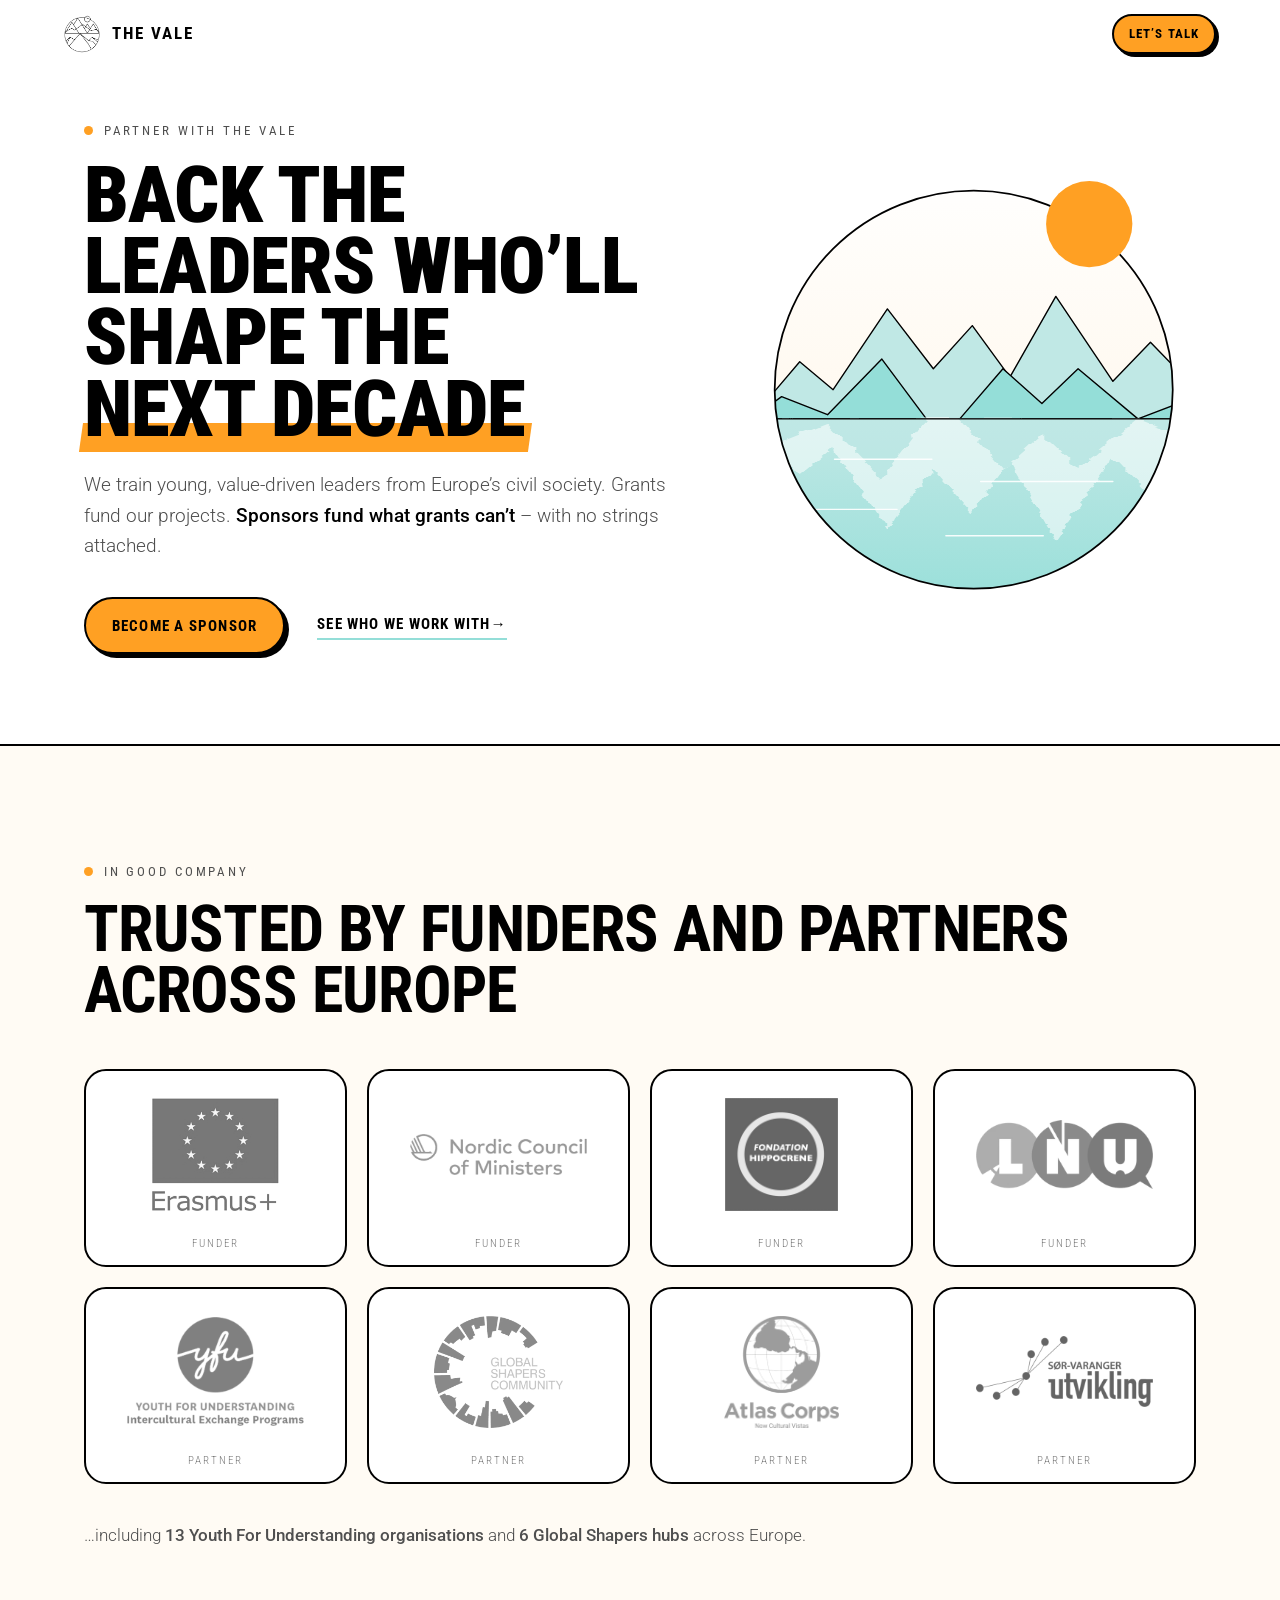
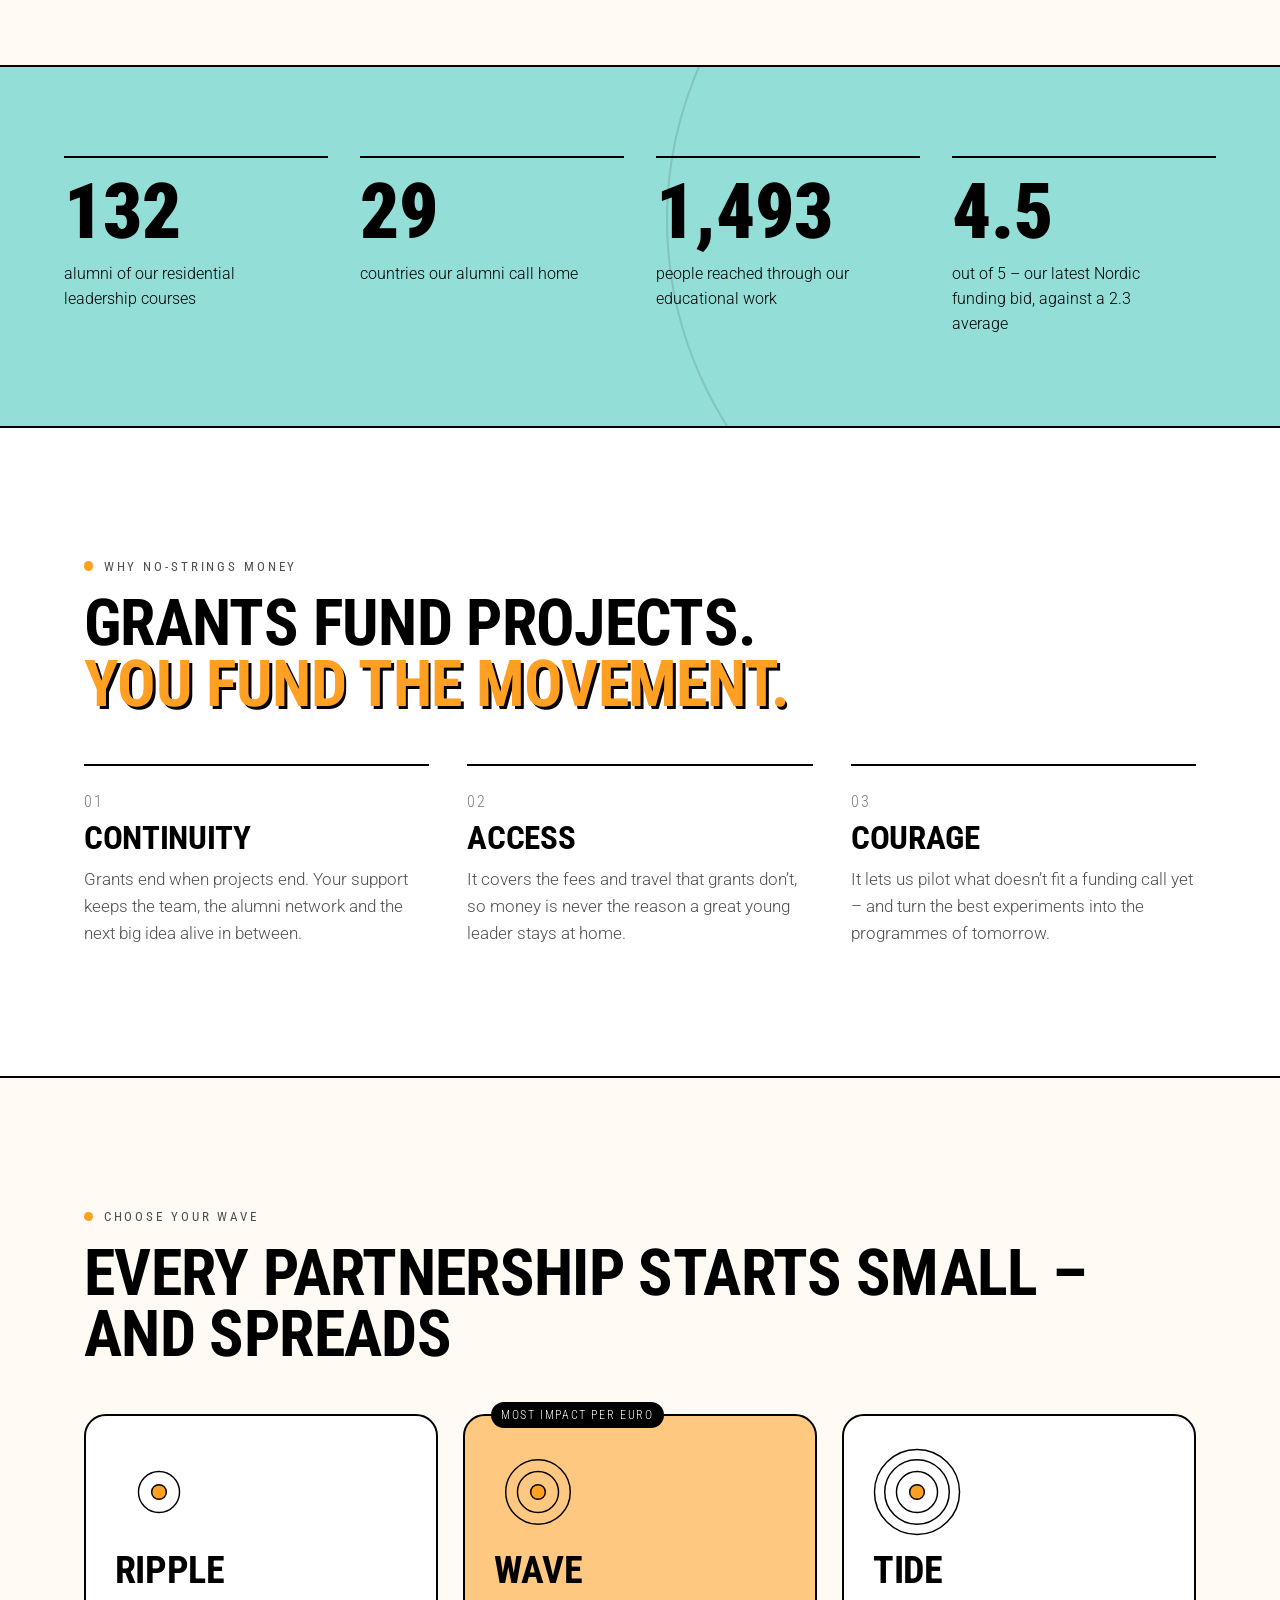
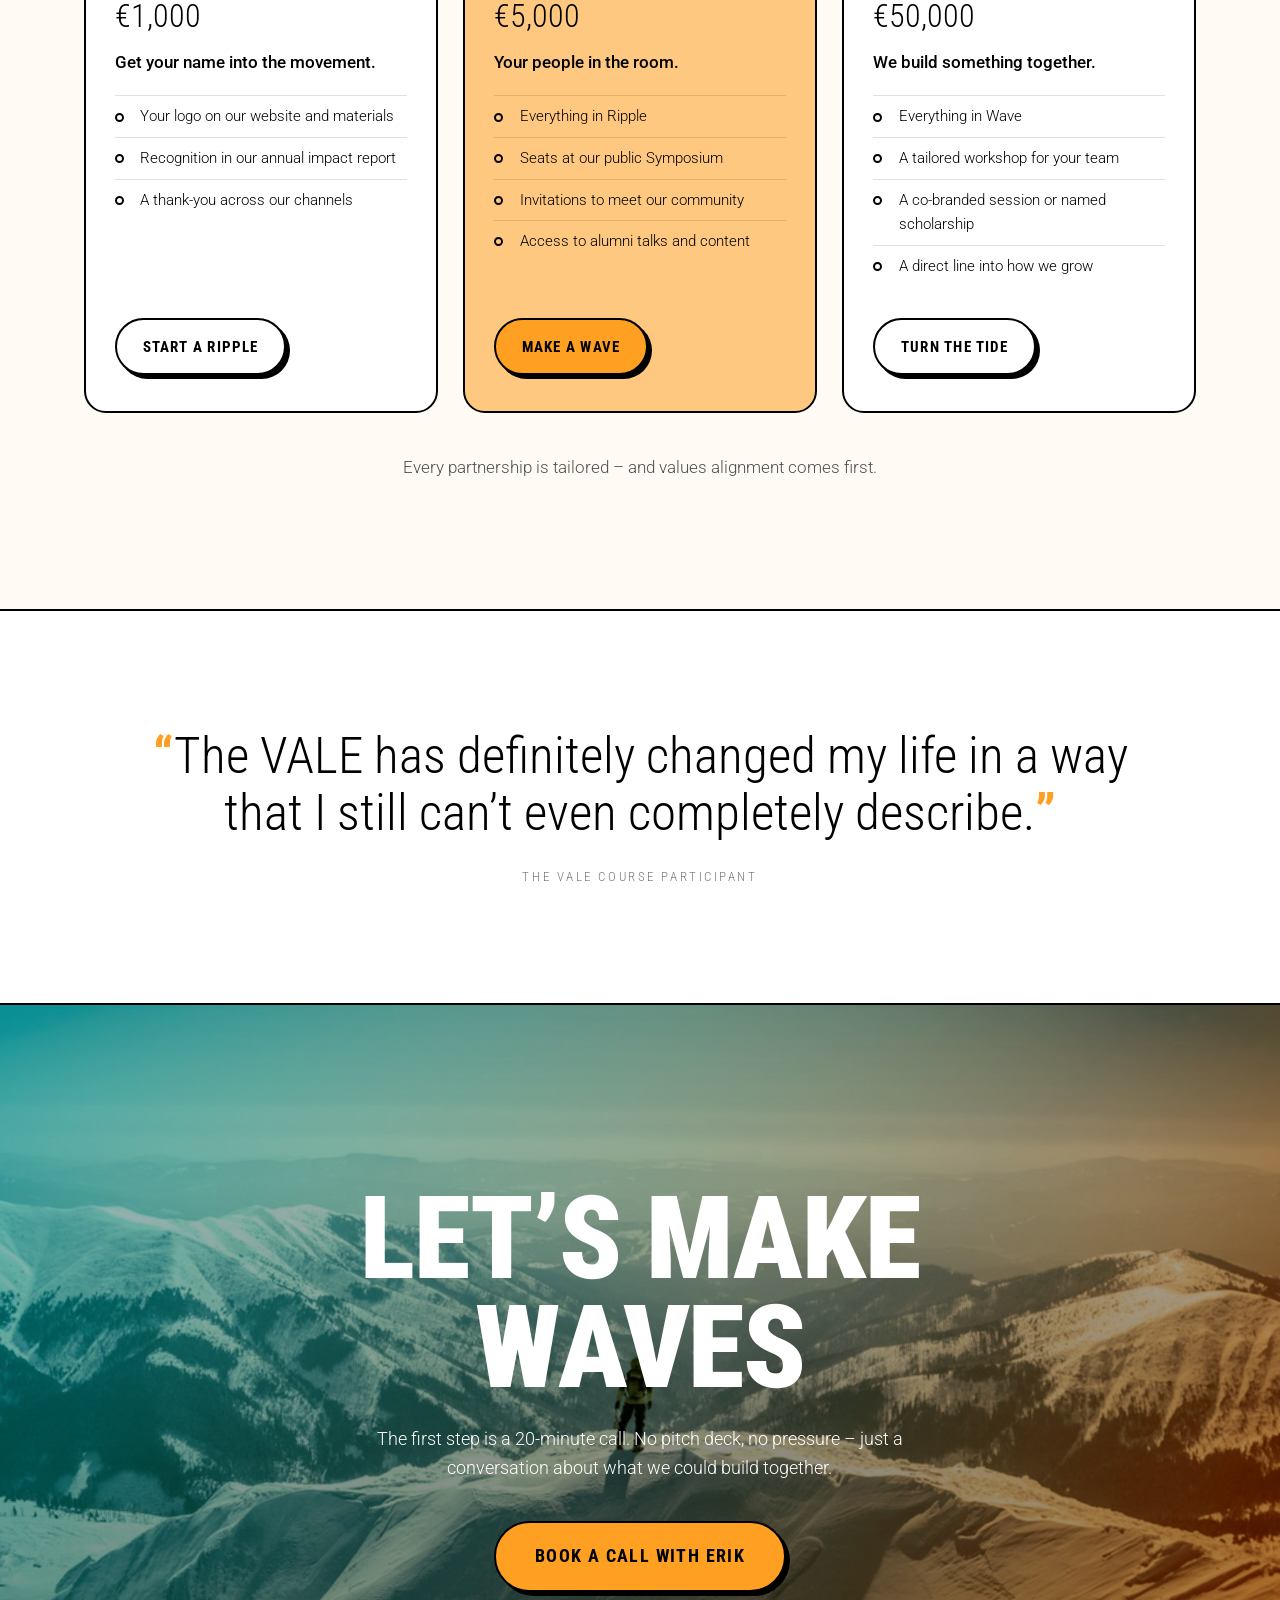
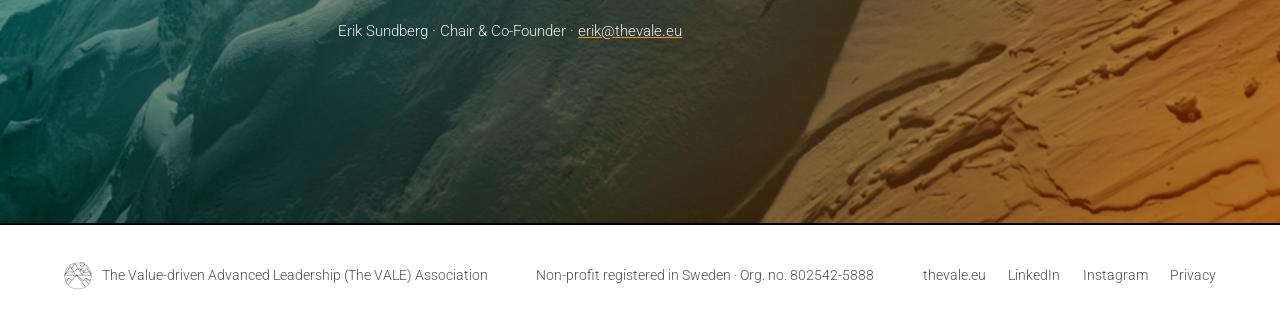
==== index.html @ b457d689 "Add first version of the sponsor partner page Single static page aimed at sponsors giving unrestrict" ====
<!doctype html>
<html lang="en-GB">
<head>
  <meta charset="utf-8">
  <meta name="viewport" content="width=device-width, initial-scale=1">
  <title>Partner with The VALE</title>
  <meta name="description" content="Back the value-driven leaders who will shape the next decade. Sponsor The VALE with unrestricted support.">
  <meta property="og:title" content="Partner with The VALE">
  <meta property="og:description" content="Grants fund our projects. Sponsors fund the movement. Back value-driven youth leadership in Europe.">
  <meta property="og:image" content="assets/mountains.jpg">
  <link rel="icon" href="assets/vale-mark.png">
  <link rel="preload" href="assets/fonts/roboto-condensed-latin.woff2" as="font" type="font/woff2" crossorigin>
  <link rel="stylesheet" href="assets/fonts.css">
  <link rel="stylesheet" href="styles.css">
</head>
<body>

  <header class="nav">
    <a class="brand" href="https://www.thevale.eu" aria-label="The VALE home">
      <img src="assets/vale-mark.png" alt="" width="36" height="38">
      <span>The VALE</span>
    </a>
    <a class="btn btn--small" href="#talk">Let’s talk</a>
  </header>

  <main>

    <!-- ============ HERO ============ -->
    <section class="hero">
      <div class="hero__copy">
        <p class="eyebrow reveal">Partner with The VALE</p>
        <h1 class="reveal">
          Back the leaders who’ll shape the
          <span class="mark">next decade</span>
        </h1>
        <p class="lede reveal">
          We train young, value-driven leaders from Europe’s civil society.
          Grants fund our projects. <strong>Sponsors fund what grants can’t</strong> –
          with no strings attached.
        </p>
        <div class="hero__actions reveal">
          <a class="btn" href="#tiers">Become a sponsor</a>
          <a class="link-arrow" href="#company">See who we work with</a>
        </div>
      </div>

      <div class="hero__art" aria-hidden="true">
        <svg viewBox="0 0 640 640" class="vale-scene">
          <defs>
            <clipPath id="disc"><circle cx="320" cy="330" r="286"/></clipPath>
            <linearGradient id="sky" x1="0" y1="0" x2="0" y2="1">
              <stop offset="0" stop-color="#FFFFFF"/>
              <stop offset="1" stop-color="#FFF4E3"/>
            </linearGradient>
            <linearGradient id="water" x1="0" y1="0" x2="0" y2="1">
              <stop offset="0" stop-color="#C0E8E5"/>
              <stop offset="1" stop-color="#94DED8"/>
            </linearGradient>
            <filter id="shimmer" x="-10%" y="-10%" width="120%" height="120%">
              <feTurbulence type="fractalNoise" baseFrequency="0.012 0.09" numOctaves="2" seed="4" result="noise">
                <animate class="anim" attributeName="baseFrequency" dur="9s" values="0.012 0.09;0.016 0.11;0.012 0.09" repeatCount="indefinite"/>
              </feTurbulence>
              <feDisplacementMap in="SourceGraphic" in2="noise" scale="14" xChannelSelector="R" yChannelSelector="G"/>
            </filter>
          </defs>

          <g clip-path="url(#disc)">
            <rect width="640" height="640" fill="url(#sky)"/>
            <!-- back range -->
            <polygon class="ridge ridge--back" points="0,372 70,290 118,330 196,214 262,300 318,238 372,312 438,196 520,318 574,262 640,330 640,372"/>
            <!-- front range -->
            <polygon class="ridge ridge--front" points="0,372 44,340 110,366 188,286 252,372 300,372 362,300 418,350 470,300 556,372 640,340 640,372"/>
            <!-- water -->
            <rect y="372" width="640" height="300" fill="url(#water)"/>
            <!-- reflection -->
            <g filter="url(#shimmer)" opacity=".55">
              <g transform="translate(0 744) scale(1 -1)">
                <polygon fill="#FFFFFF" points="0,372 70,290 118,330 196,214 262,300 318,238 372,312 438,196 520,318 574,262 640,330 640,372"/>
                <polygon fill="#C0E8E5" points="0,372 44,340 110,366 188,286 252,372 300,372 362,300 418,350 470,300 556,372 640,340 640,372"/>
              </g>
            </g>
            <!-- water lines -->
            <g class="swell" stroke="#FFFFFF" stroke-width="2" stroke-linecap="round" opacity=".9">
              <line x1="120" y1="430" x2="260" y2="430"/>
              <line x1="330" y1="462" x2="520" y2="462"/>
              <line x1="70"  y1="502" x2="210" y2="502"/>
              <line x1="280" y1="540" x2="420" y2="540"/>
            </g>
            <line x1="0" y1="372" x2="640" y2="372" stroke="#000" stroke-width="2"/>
          </g>

          <circle cx="320" cy="330" r="286" fill="none" stroke="#000" stroke-width="2.5"/>

          <!-- sun + ripples -->
          <g class="sun">
            <circle class="ring ring--1" cx="486" cy="92" r="62"/>
            <circle class="ring ring--2" cx="486" cy="92" r="62"/>
            <circle class="ring ring--3" cx="486" cy="92" r="62"/>
            <circle cx="486" cy="92" r="62" fill="#FFA023"/>
          </g>
        </svg>
      </div>
    </section>

    <!-- ============ LOGO WALL ============ -->
    <section class="company" id="company">
      <div class="section-head reveal">
        <p class="eyebrow">In good company</p>
        <h2>Trusted by funders and partners across Europe</h2>
      </div>

      <!-- To add a partner: copy one <li>, drop a transparent logo in assets/logos/ -->
      <ul class="logos" role="list">
        <li class="logo reveal"><img src="assets/logos/erasmus-plus.webp" alt="Erasmus+" loading="lazy"><span>Funder</span></li>
        <li class="logo reveal"><img src="assets/logos/nordic-council-of-ministers.webp" alt="Nordic Council of Ministers" loading="lazy"><span>Funder</span></li>
        <li class="logo reveal"><img src="assets/logos/fondation-hippocrene.webp" alt="Fondation Hippocrène" loading="lazy"><span>Funder</span></li>
        <li class="logo reveal"><img src="assets/logos/lnu.webp" alt="LNU – Norwegian Children and Youth Council" loading="lazy"><span>Funder</span></li>
        <li class="logo reveal"><img src="assets/logos/yfu.webp" alt="Youth For Understanding" loading="lazy"><span>Partner</span></li>
        <li class="logo reveal"><img src="assets/logos/global-shapers.webp" alt="Global Shapers Community" loading="lazy"><span>Partner</span></li>
        <li class="logo reveal"><img src="assets/logos/atlas-corps.webp" alt="Atlas Corps" loading="lazy"><span>Partner</span></li>
        <li class="logo reveal"><img src="assets/logos/sor-varanger-utvikling.webp" alt="Sør-Varanger Utvikling" loading="lazy"><span>Partner</span></li>
      </ul>
      <p class="company__note reveal">…including <strong>13 Youth For Understanding organisations</strong> and <strong>6 Global Shapers hubs</strong> across Europe.</p>
    </section>

    <!-- ============ NUMBERS ============ -->
    <section class="numbers" aria-label="Our impact in numbers">
      <div class="numbers__grid">
        <div class="stat reveal">
          <span class="stat__n" data-count="133">133</span>
          <span class="stat__l">alumni of our residential leadership courses</span>
        </div>
        <div class="stat reveal">
          <span class="stat__n" data-count="29">29</span>
          <span class="stat__l">countries our alumni call home</span>
        </div>
        <div class="stat reveal">
          <span class="stat__n" data-count="1500" data-suffix="+">1,500+</span>
          <span class="stat__l">people reached through our educational work</span>
        </div>
        <div class="stat reveal">
          <span class="stat__n" data-count="4.5" data-decimals="1">4.5</span>
          <span class="stat__l">out of 5 – our latest Nordic funding bid, against a 2.3 average</span>
        </div>
      </div>
    </section>

    <!-- ============ WHY ============ -->
    <section class="why">
      <div class="section-head reveal">
        <p class="eyebrow">Why no-strings money</p>
        <h2>Grants fund projects.<br><span class="outline">You fund the movement.</span></h2>
      </div>
      <ol class="why__list" role="list">
        <li class="reveal">
          <span class="why__num">01</span>
          <h3>Continuity</h3>
          <p>Grants end when projects end. Your support keeps the team, the alumni network and the next big idea alive in between.</p>
        </li>
        <li class="reveal">
          <span class="why__num">02</span>
          <h3>Access</h3>
          <p>It covers the fees and travel that grants don’t, so money is never the reason a great young leader stays at home.</p>
        </li>
        <li class="reveal">
          <span class="why__num">03</span>
          <h3>Courage</h3>
          <p>It lets us pilot what doesn’t fit a funding call yet – and turn the best experiments into the programmes of tomorrow.</p>
        </li>
      </ol>
    </section>

    <!-- ============ TIERS ============ -->
    <!-- TODO(team): confirm tier amounts and benefits before publishing -->
    <section class="tiers" id="tiers">
      <div class="section-head reveal">
        <p class="eyebrow">Choose your wave</p>
        <h2>Every partnership starts small – and spreads</h2>
      </div>

      <div class="tiers__grid">
        <article class="tier reveal">
          <svg class="tier__icon" viewBox="0 0 120 120" aria-hidden="true">
            <circle cx="60" cy="60" r="10" class="dot"/>
            <circle cx="60" cy="60" r="28" class="r r1"/>
          </svg>
          <h3>Ripple</h3>
          <p class="tier__price">€1,000</p>
          <p class="tier__pitch">Get your name into the movement.</p>
          <ul role="list">
            <li>Your logo on our website and materials</li>
            <li>Recognition in our annual impact report</li>
            <li>A thank-you across our channels</li>
          </ul>
          <a class="btn btn--ghost" href="mailto:erik@thevale.eu?subject=Ripple%20sponsorship%20%E2%80%93%20The%20VALE">Start a ripple</a>
        </article>

        <article class="tier tier--featured reveal">
          <p class="tier__badge">Most impact per euro</p>
          <svg class="tier__icon" viewBox="0 0 120 120" aria-hidden="true">
            <circle cx="60" cy="60" r="10" class="dot"/>
            <circle cx="60" cy="60" r="28" class="r r1"/>
            <circle cx="60" cy="60" r="44" class="r r2"/>
          </svg>
          <h3>Wave</h3>
          <p class="tier__price">€5,000</p>
          <p class="tier__pitch">Your people in the room.</p>
          <ul role="list">
            <li>Everything in Ripple</li>
            <li>Seats at our public Symposium</li>
            <li>Invitations to meet our community</li>
            <li>Access to alumni talks and content</li>
          </ul>
          <a class="btn" href="mailto:erik@thevale.eu?subject=Wave%20sponsorship%20%E2%80%93%20The%20VALE">Make a wave</a>
        </article>

        <article class="tier reveal">
          <svg class="tier__icon" viewBox="0 0 120 120" aria-hidden="true">
            <circle cx="60" cy="60" r="10" class="dot"/>
            <circle cx="60" cy="60" r="28" class="r r1"/>
            <circle cx="60" cy="60" r="44" class="r r2"/>
            <circle cx="60" cy="60" r="58" class="r r3"/>
          </svg>
          <h3>Tide</h3>
          <p class="tier__price">€50,000</p>
          <p class="tier__pitch">We build something together.</p>
          <ul role="list">
            <li>Everything in Wave</li>
            <li>A tailored workshop for your team</li>
            <li>A co-branded session or named scholarship</li>
            <li>A direct line into how we grow</li>
          </ul>
          <a class="btn btn--ghost" href="mailto:erik@thevale.eu?subject=Tide%20partnership%20%E2%80%93%20The%20VALE">Turn the tide</a>
        </article>
      </div>
      <p class="tiers__note reveal">Every partnership is tailored – and values alignment comes first.</p>
    </section>

    <!-- ============ QUOTE ============ -->
    <section class="quote">
      <figure class="reveal">
        <blockquote>
          <p>The VALE has definitely changed my life in a way that I still can’t even completely describe.</p>
        </blockquote>
        <figcaption>The VALE Course participant</figcaption>
      </figure>
    </section>

    <!-- ============ CTA ============ -->
    <section class="talk" id="talk">
      <div class="talk__inner reveal">
        <h2>Let’s make waves</h2>
        <p>The first step is a 20-minute call. No pitch deck, no pressure – just a conversation about what we could build together.</p>
        <a class="btn btn--big" href="mailto:erik@thevale.eu?subject=Partnering%20with%20The%20VALE">Book a call with Erik</a>
        <p class="talk__who">Erik Sundberg · Chair &amp; Co-Founder · <a href="mailto:erik@thevale.eu">erik@thevale.eu</a></p>
      </div>
    </section>

  </main>

  <footer class="footer">
    <div class="footer__brand">
      <img src="assets/vale-mark.png" alt="" width="28" height="29">
      <span>The Value-driven Advanced Leadership (The VALE) Association</span>
    </div>
    <p>Non-profit registered in Sweden · Org. no. 802542-5888</p>
    <nav aria-label="Elsewhere">
      <a href="https://www.thevale.eu">thevale.eu</a>
      <a href="https://www.linkedin.com/company/69831953">LinkedIn</a>
      <a href="https://www.instagram.com/thevalecourse/">Instagram</a>
      <a href="https://thevale.eu/contact/privacypolicy/">Privacy</a>
    </nav>
  </footer>

  <script src="script.js" defer></script>
</body>
</html>
---- assets/fonts.css ----
/* Self-hosted Roboto + Roboto Condensed (variable, SIL Open Font License) */
@font-face {
  font-family: 'Roboto';
  font-style: normal;
  font-weight: 100 900;
  font-display: swap;
  src: url(fonts/roboto-latin-ext.woff2) format('woff2');
  unicode-range: U+0100-02BA, U+02BD-02C5, U+02C7-02CC, U+02CE-02D7, U+02DD-02FF, U+0304, U+0308, U+0329, U+1D00-1DBF, U+1E00-1E9F, U+1EF2-1EFF, U+2020, U+20A0-20AB, U+20AD-20C0, U+2113, U+2C60-2C7F, U+A720-A7FF;
}
@font-face {
  font-family: 'Roboto';
  font-style: italic;
  font-weight: 100 900;
  font-display: swap;
  src: url(fonts/roboto-italic-latin-ext.woff2) format('woff2');
  unicode-range: U+0100-02BA, U+02BD-02C5, U+02C7-02CC, U+02CE-02D7, U+02DD-02FF, U+0304, U+0308, U+0329, U+1D00-1DBF, U+1E00-1E9F, U+1EF2-1EFF, U+2020, U+20A0-20AB, U+20AD-20C0, U+2113, U+2C60-2C7F, U+A720-A7FF;
}
@font-face {
  font-family: 'Roboto Condensed';
  font-style: normal;
  font-weight: 100 900;
  font-display: swap;
  src: url(fonts/roboto-condensed-latin-ext.woff2) format('woff2');
  unicode-range: U+0100-02BA, U+02BD-02C5, U+02C7-02CC, U+02CE-02D7, U+02DD-02FF, U+0304, U+0308, U+0329, U+1D00-1DBF, U+1E00-1E9F, U+1EF2-1EFF, U+2020, U+20A0-20AB, U+20AD-20C0, U+2113, U+2C60-2C7F, U+A720-A7FF;
}
@font-face {
  font-family: 'Roboto';
  font-style: normal;
  font-weight: 100 900;
  font-display: swap;
  src: url(fonts/roboto-latin.woff2) format('woff2');
  unicode-range: U+0000-00FF, U+0131, U+0152-0153, U+02BB-02BC, U+02C6, U+02DA, U+02DC, U+0304, U+0308, U+0329, U+2000-206F, U+20AC, U+2122, U+2191, U+2193, U+2212, U+2215, U+FEFF, U+FFFD;
}
@font-face {
  font-family: 'Roboto';
  font-style: italic;
  font-weight: 100 900;
  font-display: swap;
  src: url(fonts/roboto-italic-latin.woff2) format('woff2');
  unicode-range: U+0000-00FF, U+0131, U+0152-0153, U+02BB-02BC, U+02C6, U+02DA, U+02DC, U+0304, U+0308, U+0329, U+2000-206F, U+20AC, U+2122, U+2191, U+2193, U+2212, U+2215, U+FEFF, U+FFFD;
}
@font-face {
  font-family: 'Roboto Condensed';
  font-style: normal;
  font-weight: 100 900;
  font-display: swap;
  src: url(fonts/roboto-condensed-latin.woff2) format('woff2');
  unicode-range: U+0000-00FF, U+0131, U+0152-0153, U+02BB-02BC, U+02C6, U+02DA, U+02DC, U+0304, U+0308, U+0329, U+2000-206F, U+20AC, U+2122, U+2191, U+2193, U+2212, U+2215, U+FEFF, U+FFFD;
}
---- styles.css ----
/* The VALE – partner page
   Brand: teal + orange, warm greys, Roboto Condensed titles, Roboto body. */

:root {
  --teal: #94DED8;
  --teal-light: #C0E8E5;
  --teal-deep: #2F8F88;      /* text-safe teal for small accents on white */
  --orange: #FFA023;
  --orange-light: #FFC880;
  --black: #000000;
  --grey-dark: #4F4F4F;
  --grey: #7A7A7A;
  --grey-light: #BEBEBE;
  --white: #FFFFFF;
  --paper: #FFFBF4;           /* warm off-white */

  --font-title: "Roboto Condensed", "Arial Narrow", sans-serif;
  --font-body: "Roboto", system-ui, sans-serif;

  --gutter: clamp(16px, 5vw, 72px);
  --max: 1240px;
  --radius: 22px;
  --ease: cubic-bezier(.2, .8, .2, 1);
}

*, *::before, *::after { box-sizing: border-box; }

html { scroll-behavior: smooth; }

body {
  margin: 0;
  background: var(--white);
  color: var(--black);
  font-family: var(--font-body);
  font-weight: 300;
  font-size: clamp(17px, 1.15vw, 19px);
  line-height: 1.6;
  -webkit-font-smoothing: antialiased;
  overflow-x: hidden;
}

img { max-width: 100%; display: block; }
a { color: inherit; }
strong { font-weight: 500; }

h1, h2, h3 {
  font-family: var(--font-title);
  font-weight: 700;
  text-transform: uppercase;
  line-height: .95;
  letter-spacing: -.01em;
  margin: 0;
}

.eyebrow {
  font-family: var(--font-title);
  font-weight: 400;
  text-transform: uppercase;
  letter-spacing: .22em;
  font-size: .82rem;
  color: var(--grey-dark);
  margin: 0 0 1.1rem;
  display: flex;
  align-items: center;
  gap: .8em;
}
.eyebrow::before {
  content: "";
  width: .7em;
  height: .7em;
  border-radius: 50%;
  background: var(--orange);
  flex: none;
}

/* ---------- buttons ---------- */
.btn {
  --bg: var(--orange);
  display: inline-flex;
  align-items: center;
  gap: .6em;
  padding: .95em 1.7em;
  border-radius: 999px;
  background: var(--bg);
  color: var(--black);
  font-family: var(--font-title);
  font-weight: 700;
  text-transform: uppercase;
  letter-spacing: .08em;
  font-size: .95rem;
  text-decoration: none;
  border: 2px solid var(--black);
  box-shadow: 4px 4px 0 var(--black);
  transition: transform .2s var(--ease), box-shadow .2s var(--ease), background .2s;
}
.btn:hover { transform: translate(-2px, -2px); box-shadow: 6px 6px 0 var(--black); }
.btn:active { transform: translate(3px, 3px); box-shadow: 1px 1px 0 var(--black); }
.btn:focus-visible { outline: 3px solid var(--teal-deep); outline-offset: 4px; }
.btn--small { padding: .6em 1.2em; font-size: .8rem; box-shadow: 3px 3px 0 var(--black); }
.btn--ghost { --bg: var(--white); }
.btn--ghost:hover { --bg: var(--teal-light); }
.btn--big { font-size: 1.1rem; padding: 1.1em 2.2em; }

.link-arrow {
  font-family: var(--font-title);
  text-transform: uppercase;
  letter-spacing: .08em;
  font-size: .95rem;
  font-weight: 700;
  text-decoration: none;
  border-bottom: 2px solid var(--teal);
  padding-bottom: 2px;
  transition: border-color .2s;
}
.link-arrow::after { content: " →"; display: inline-block; transition: transform .2s var(--ease); }
.link-arrow:hover { border-color: var(--orange); }
.link-arrow:hover::after { transform: translateX(4px); }

/* ---------- nav ---------- */
.nav {
  position: sticky;
  top: 0;
  z-index: 10;
  display: flex;
  justify-content: space-between;
  align-items: center;
  padding: 14px var(--gutter);
  background: rgba(255, 255, 255, .82);
  backdrop-filter: blur(10px);
  -webkit-backdrop-filter: blur(10px);
  border-bottom: 1px solid transparent;
  transition: border-color .3s;
}
.nav.is-scrolled { border-color: #eee; }
.brand {
  display: flex;
  align-items: center;
  gap: 12px;
  text-decoration: none;
  font-family: var(--font-title);
  font-weight: 700;
  text-transform: uppercase;
  letter-spacing: .12em;
  font-size: 1.05rem;
}

/* ---------- hero ---------- */
.hero {
  max-width: var(--max);
  margin: 0 auto;
  padding: clamp(24px, 4vw, 56px) var(--gutter) clamp(56px, 7vw, 104px);
  display: grid;
  grid-template-columns: minmax(0, 1.15fr) minmax(0, .85fr);
  gap: clamp(24px, 5vw, 72px);
  align-items: center;
}
.hero h1 {
  font-size: clamp(2.9rem, 6.2vw, 5.6rem);
  font-weight: 900;
  line-height: .9;
  margin-bottom: 1.6rem;
  text-wrap: balance;
}
.mark {
  position: relative;
  white-space: nowrap;
  z-index: 0;
}
.mark::after {
  content: "";
  position: absolute;
  left: -.04em;
  right: -.06em;
  bottom: .04em;
  height: .36em;
  background: var(--orange);
  z-index: -1;
  transform-origin: left;
  transform: scaleX(0) skewX(-8deg);
  animation: swipe .9s .6s var(--ease) forwards;
}
@keyframes swipe { to { transform: scaleX(1) skewX(-8deg); } }

.lede {
  font-size: clamp(1.1rem, 1.5vw, 1.3rem);
  max-width: 34em;
  color: var(--grey-dark);
  margin: 0 0 2.2rem;
}
.lede strong { color: var(--black); }
.hero__actions { display: flex; flex-wrap: wrap; align-items: center; gap: 1.2rem 2rem; }

.hero__art { position: relative; }
.vale-scene { width: 100%; height: auto; overflow: visible; }
.ridge--back  { fill: var(--teal-light); stroke: var(--black); stroke-width: 2; stroke-linejoin: round; }
.ridge--front { fill: var(--teal); stroke: var(--black); stroke-width: 2; stroke-linejoin: round; }
.swell line { animation: drift 7s ease-in-out infinite alternate; }
.swell line:nth-child(2) { animation-duration: 9s; animation-delay: -3s; }
.swell line:nth-child(3) { animation-duration: 8s; animation-delay: -5s; }
.swell line:nth-child(4) { animation-duration: 10s; animation-delay: -2s; }
@keyframes drift { from { transform: translateX(-26px); } to { transform: translateX(26px); } }

.sun .ring {
  fill: none;
  stroke: var(--orange);
  stroke-width: 2;
  transform-box: fill-box;
  transform-origin: center;
  animation: ripple 4.5s var(--ease) infinite;
  opacity: 0;
}
.sun .ring--2 { animation-delay: 1.5s; }
.sun .ring--3 { animation-delay: 3s; }
@keyframes ripple {
  0%   { transform: scale(1);   opacity: .9; }
  100% { transform: scale(2.4); opacity: 0; }
}

/* ---------- section heads ---------- */
section { position: relative; }
.section-head { max-width: var(--max); margin: 0 auto 3rem; padding: 0 var(--gutter); }
.section-head h2 { font-size: clamp(2.2rem, 5vw, 4.2rem); max-width: 16em; }
.outline {
  color: var(--orange);
  text-shadow: .045em .045em 0 var(--black);
}

/* ---------- logo wall ---------- */
.company {
  background: var(--paper);
  padding: clamp(64px, 9vw, 128px) 0;
  border-top: 2px solid var(--black);
}
.logos {
  list-style: none;
  margin: 0 auto;
  padding: 0 var(--gutter);
  max-width: var(--max);
  display: grid;
  grid-template-columns: repeat(4, 1fr);
  gap: clamp(12px, 1.6vw, 20px);
}
.logo {
  position: relative;
  aspect-ratio: 4 / 3;
  background: var(--white);
  border: 2px solid var(--black);
  border-radius: var(--radius);
  overflow: hidden;
  transition: transform .35s var(--ease), box-shadow .35s var(--ease);
}
.logo::before {                 /* teal ripple that fills the tile on hover */
  content: "";
  position: absolute;
  width: 30%;
  aspect-ratio: 1;
  border-radius: 50%;
  background: var(--teal-light);
  left: 50%;
  top: 50%;
  transform: translate(-50%, -50%) scale(0);
  transition: transform .6s var(--ease);
  z-index: 0;
}
.logo img {
  position: absolute;
  z-index: 1;
  left: 16%;
  top: 14%;
  width: 68%;
  height: 58%;
  object-fit: contain;
  mix-blend-mode: multiply;
  filter: grayscale(1) contrast(1.1);
  opacity: .62;
  transition: filter .35s, opacity .35s, transform .35s var(--ease);
}
.logo span {
  position: absolute;
  z-index: 1;
  bottom: 12px;
  left: 50%;
  transform: translateX(-50%);
  font-family: var(--font-title);
  text-transform: uppercase;
  letter-spacing: .18em;
  font-size: .68rem;
  color: var(--grey);
}
.logo:hover { transform: translate(-3px, -3px); box-shadow: 6px 6px 0 var(--black); }
.logo:hover::before { transform: translate(-50%, -50%) scale(5); }
.logo:hover img { filter: none; opacity: 1; transform: scale(1.04); }
.logo:hover span { color: var(--black); }

.company__note {
  max-width: var(--max);
  margin: 2.4rem auto 0;
  padding: 0 var(--gutter);
  color: var(--grey-dark);
}

/* ---------- numbers ---------- */
.numbers {
  background: var(--teal);
  border-block: 2px solid var(--black);
  padding: clamp(56px, 7vw, 96px) var(--gutter);
  overflow: hidden;
}
.numbers::before {               /* big faint circle echoing the mark */
  content: "";
  position: absolute;
  width: 60vw;
  max-width: 820px;
  aspect-ratio: 1;
  border: 2px solid rgba(0, 0, 0, .12);
  border-radius: 50%;
  right: -12vw;
  top: -18vw;
}
.numbers__grid {
  position: relative;
  max-width: var(--max);
  margin: 0 auto;
  display: grid;
  grid-template-columns: repeat(4, 1fr);
  gap: 2rem;
}
.stat { border-top: 2px solid var(--black); padding-top: 1rem; }
.stat__n {
  display: block;
  font-family: var(--font-title);
  font-weight: 900;
  font-size: clamp(3.2rem, 6vw, 5.4rem);
  line-height: 1;
  margin-bottom: .6rem;
  font-variant-numeric: tabular-nums;
}
.stat__l { display: block; max-width: 15em; font-size: .98rem; }

/* ---------- why ---------- */
.why { padding: clamp(72px, 10vw, 140px) 0; }
.why__list {
  list-style: none;
  max-width: var(--max);
  margin: 0 auto;
  padding: 0 var(--gutter);
  display: grid;
  grid-template-columns: repeat(3, 1fr);
  gap: clamp(20px, 3vw, 44px);
}
.why__list li { border-top: 2px solid var(--black); padding-top: 1.4rem; }
.why__num {
  font-family: var(--font-title);
  font-weight: 300;
  font-size: 1rem;
  color: var(--grey);
  letter-spacing: .1em;
}
.why__list h3 { font-size: clamp(1.8rem, 2.6vw, 2.4rem); margin: .4rem 0 .8rem; }
.why__list p { margin: 0; color: var(--grey-dark); }
.why__list li:hover h3 { color: var(--orange); transition: color .2s; }

/* ---------- tiers ---------- */
.tiers {
  background: var(--paper);
  border-top: 2px solid var(--black);
  padding: clamp(72px, 10vw, 140px) 0;
}
.tiers__grid {
  max-width: var(--max);
  margin: 0 auto;
  padding: 0 var(--gutter);
  display: grid;
  grid-template-columns: repeat(3, 1fr);
  gap: clamp(16px, 2vw, 28px);
  align-items: stretch;
}
.tier {
  position: relative;
  background: var(--white);
  border: 2px solid var(--black);
  border-radius: var(--radius);
  padding: 2rem 1.8rem 2.2rem;
  display: flex;
  flex-direction: column;
  transition: transform .35s var(--ease), box-shadow .35s var(--ease);
}
.tier:hover { transform: translate(-4px, -4px); box-shadow: 8px 8px 0 var(--black); }
.tier--featured { background: var(--orange-light); }
.tier__badge {
  position: absolute;
  top: -14px;
  left: 1.6rem;
  margin: 0;
  background: var(--black);
  color: var(--white);
  font-family: var(--font-title);
  text-transform: uppercase;
  letter-spacing: .14em;
  font-size: .72rem;
  padding: .35em .9em;
  border-radius: 999px;
}
.tier__icon { width: 88px; height: 88px; margin-bottom: 1rem; overflow: visible; }
.tier__icon .dot { fill: var(--orange); stroke: var(--black); stroke-width: 2; }
.tier__icon .r {
  fill: none;
  stroke: var(--black);
  stroke-width: 2;
  transform-origin: 60px 60px;
  transition: transform .5s var(--ease), stroke .3s;
}
.tier:hover .tier__icon .r1 { transform: scale(1.12); stroke: var(--teal-deep); }
.tier:hover .tier__icon .r2 { transform: scale(1.1);  transition-delay: .06s; stroke: var(--teal-deep); }
.tier:hover .tier__icon .r3 { transform: scale(1.08); transition-delay: .12s; stroke: var(--teal-deep); }
.tier h3 { font-size: 2.4rem; }
.tier__price {
  font-family: var(--font-title);
  font-weight: 300;
  font-size: 2rem;
  margin: .2rem 0 .4rem;
}
.tier__pitch { margin: 0 0 1.2rem; font-weight: 500; }
.tier ul { list-style: none; margin: 0 0 2rem; padding: 0; flex: 1; }
.tier li {
  padding: .5rem 0 .5rem 1.6rem;
  border-top: 1px solid rgba(0, 0, 0, .12);
  position: relative;
  font-size: .96rem;
}
.tier li::before {
  content: "";
  position: absolute;
  left: 0;
  top: 1.05em;
  width: .6em;
  height: .6em;
  border: 2px solid var(--black);
  border-radius: 50%;
}
.tier .btn { align-self: flex-start; }
.tiers__note { text-align: center; margin: 2.6rem var(--gutter) 0; color: var(--grey-dark); }

/* ---------- quote ---------- */
.quote {
  padding: clamp(72px, 9vw, 128px) var(--gutter);
  text-align: center;
  border-top: 2px solid var(--black);
}
.quote figure { margin: 0 auto; max-width: 980px; }
.quote blockquote { margin: 0; }
.quote p {
  font-family: var(--font-title);
  font-weight: 300;
  font-size: clamp(1.8rem, 4vw, 3.4rem);
  line-height: 1.12;
  margin: 0;
}
.quote p::before, .quote p::after { color: var(--orange); font-weight: 900; }
.quote p::before { content: "“"; }
.quote p::after  { content: "”"; }
.quote figcaption {
  margin-top: 1.6rem;
  font-family: var(--font-title);
  text-transform: uppercase;
  letter-spacing: .2em;
  font-size: .8rem;
  color: var(--grey);
}

/* ---------- CTA ---------- */
.talk {
  border-top: 2px solid var(--black);
  padding: clamp(96px, 14vw, 200px) var(--gutter);
  color: var(--white);
  background:
    linear-gradient(180deg, rgba(0, 0, 0, .35), rgba(0, 0, 0, .55)),
    url("assets/mountains.jpg") center / cover no-repeat;
  text-align: center;
  isolation: isolate;
}
.talk::after {                  /* teal/orange duotone wash on the photo */
  content: "";
  position: absolute;
  inset: 0;
  background: linear-gradient(135deg, var(--teal) 0%, transparent 55%, var(--orange) 100%);
  mix-blend-mode: soft-light;
  z-index: -1;
}
.talk__inner { max-width: 760px; margin: 0 auto; position: relative; }
.talk h2 { font-size: clamp(3rem, 9vw, 7.5rem); font-weight: 900; margin-bottom: 1.4rem; }
.talk p { font-size: clamp(1.05rem, 1.4vw, 1.25rem); margin: 0 auto 2.4rem; max-width: 34em; }
.talk .talk__who { margin: 1.8rem 0 0; font-size: .92rem; opacity: .9; }
.talk .talk__who a { text-decoration-color: var(--orange); }

/* ---------- footer ---------- */
.footer {
  padding: 36px var(--gutter);
  display: flex;
  flex-wrap: wrap;
  justify-content: space-between;
  align-items: center;
  gap: 1rem 2rem;
  font-size: .85rem;
  color: var(--grey-dark);
  border-top: 2px solid var(--black);
}
.footer p { margin: 0; }
.footer__brand { display: flex; align-items: center; gap: 10px; }
.footer nav { display: flex; gap: 1.4rem; }
.footer nav a { text-decoration: none; }
.footer nav a:hover { text-decoration: underline; text-decoration-color: var(--orange); }

/* ---------- click ripples ---------- */
.click-ripple {
  position: fixed;
  pointer-events: none;
  z-index: 50;
  width: 12px;
  height: 12px;
  margin: -6px 0 0 -6px;
  border-radius: 50%;
  border: 2px solid var(--teal-deep);
  animation: click-ripple .9s var(--ease) forwards;
}
.click-ripple--late { border-color: var(--orange); animation-delay: .12s; opacity: 0; }
@keyframes click-ripple {
  0%   { transform: scale(1);  opacity: .9; }
  100% { transform: scale(9);  opacity: 0; }
}

/* ---------- reveal on scroll ---------- */
.js .reveal { opacity: 0; transform: translateY(24px); transition: opacity .8s var(--ease), transform .8s var(--ease); }
.js .reveal.is-in { opacity: 1; transform: none; }

/* ---------- responsive ---------- */
@media (max-width: 960px) {
  .hero { grid-template-columns: 1fr; }
  .hero__art { max-width: 460px; margin: 0 auto; width: 100%; order: -1; }
  .logos { grid-template-columns: repeat(2, 1fr); }
  .numbers__grid { grid-template-columns: repeat(2, 1fr); gap: 2.4rem 1.6rem; }
  .why__list, .tiers__grid { grid-template-columns: 1fr; }
  .tiers__grid { max-width: 560px; }
}
@media (max-width: 520px) {
  .hero__art { max-width: 250px; }
  .footer { flex-direction: column; align-items: flex-start; }
}

/* ---------- reduced motion ---------- */
@media (prefers-reduced-motion: reduce) {
  *, *::before, *::after { animation: none !important; transition: none !important; }
  html { scroll-behavior: auto; }
  .mark::after { transform: scaleX(1) skewX(-8deg); }
  .js .reveal { opacity: 1; transform: none; }
}
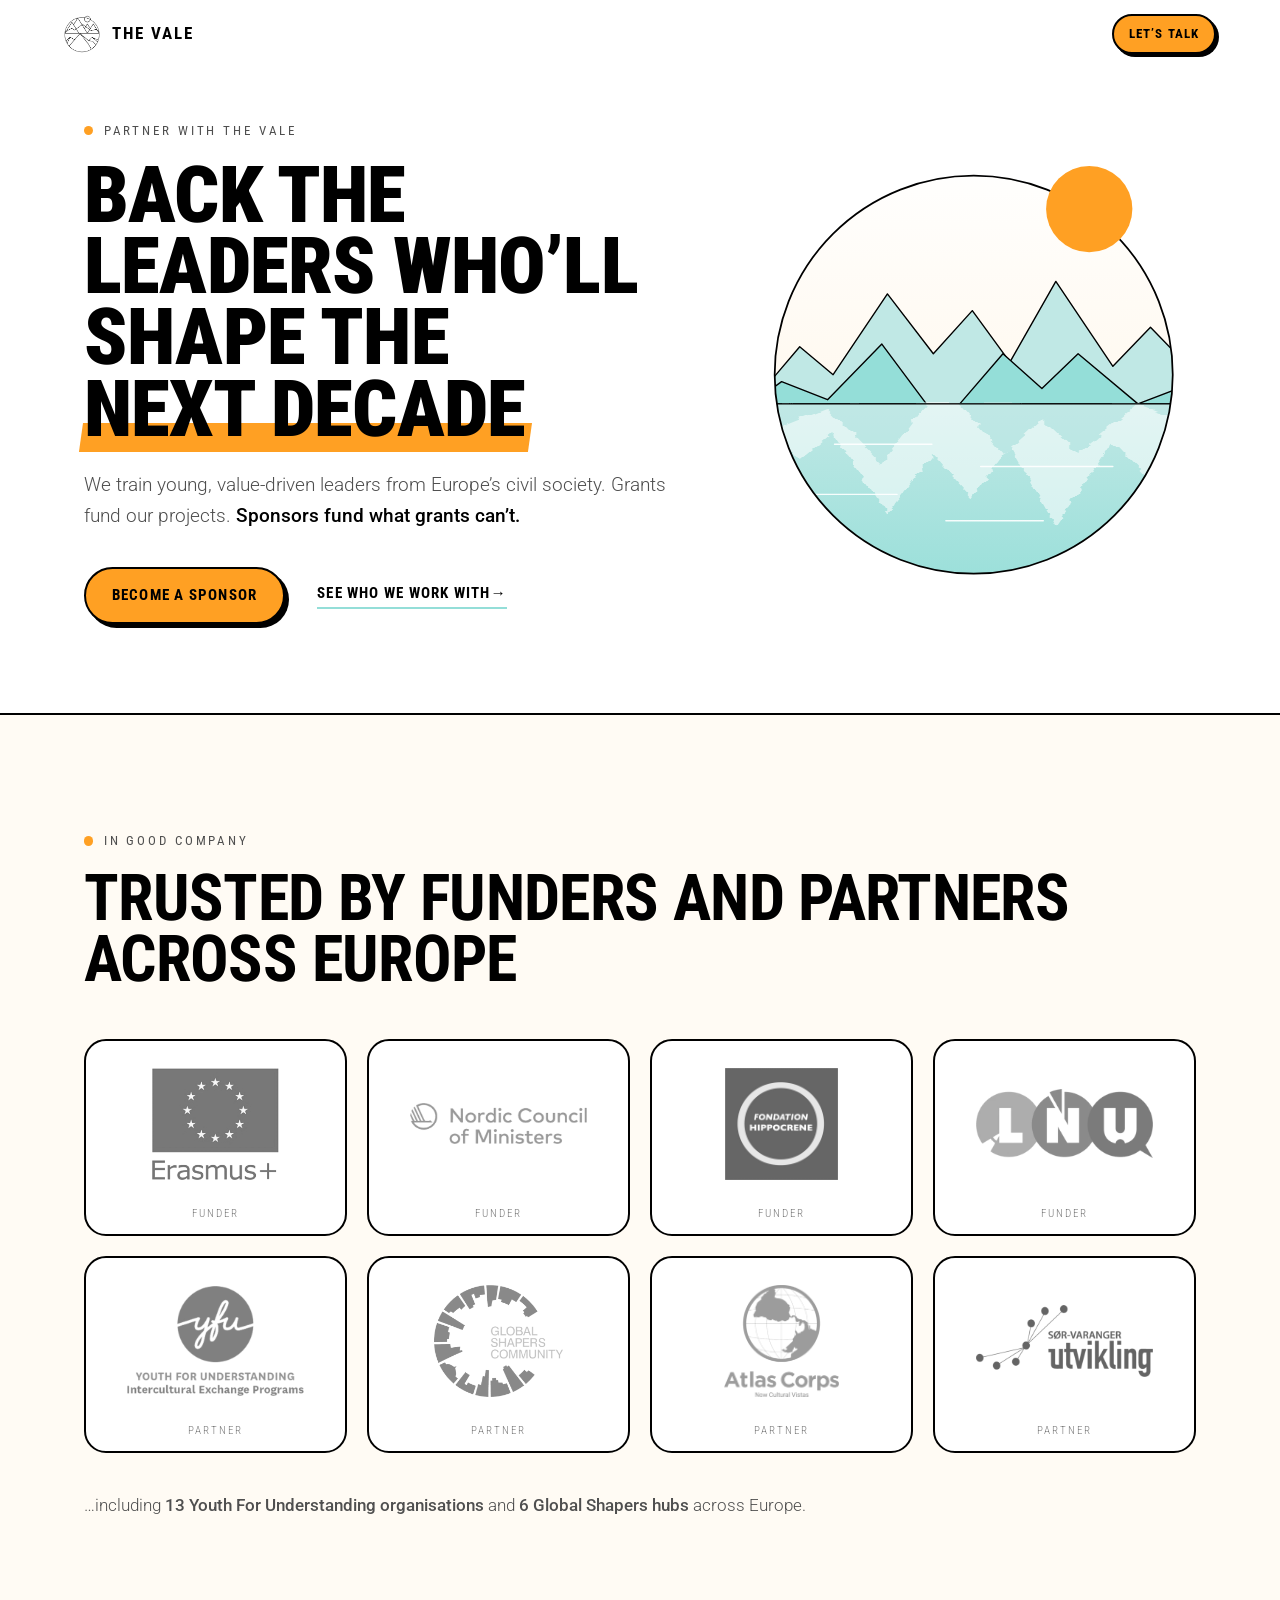
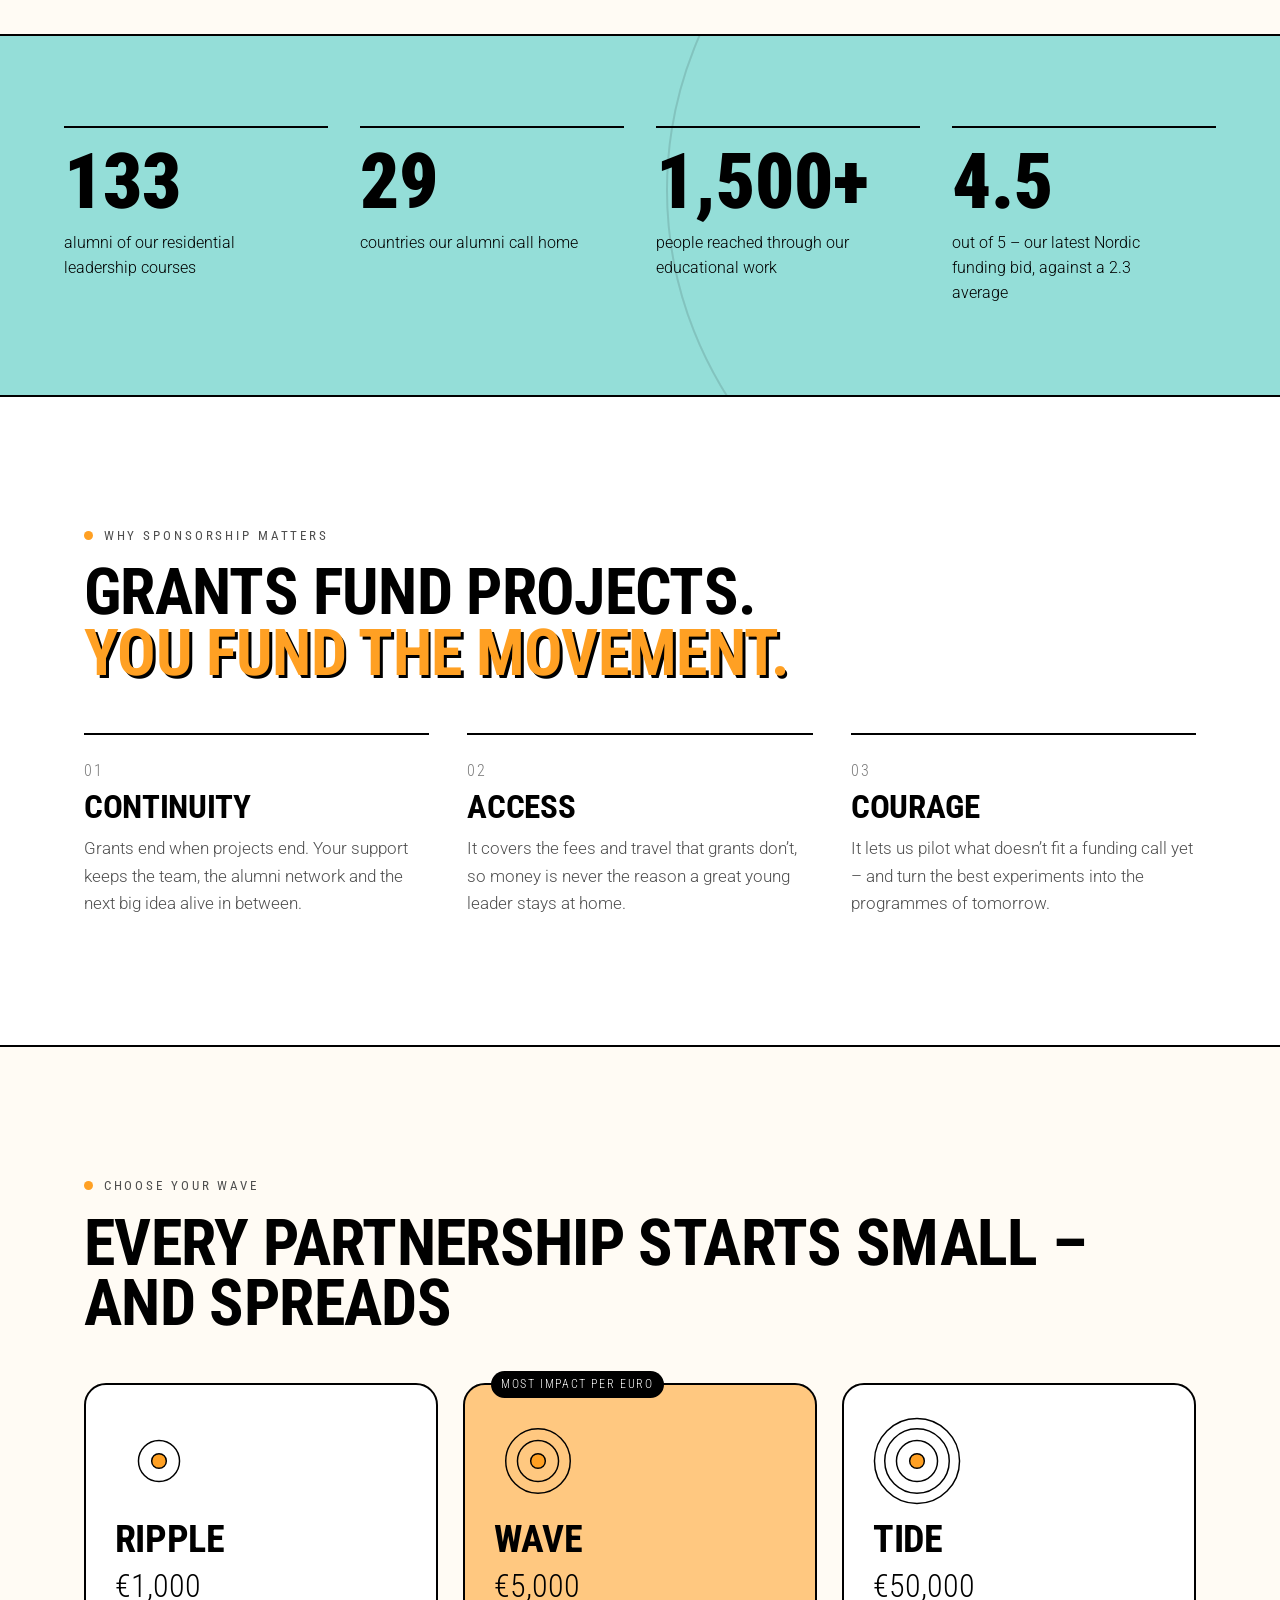
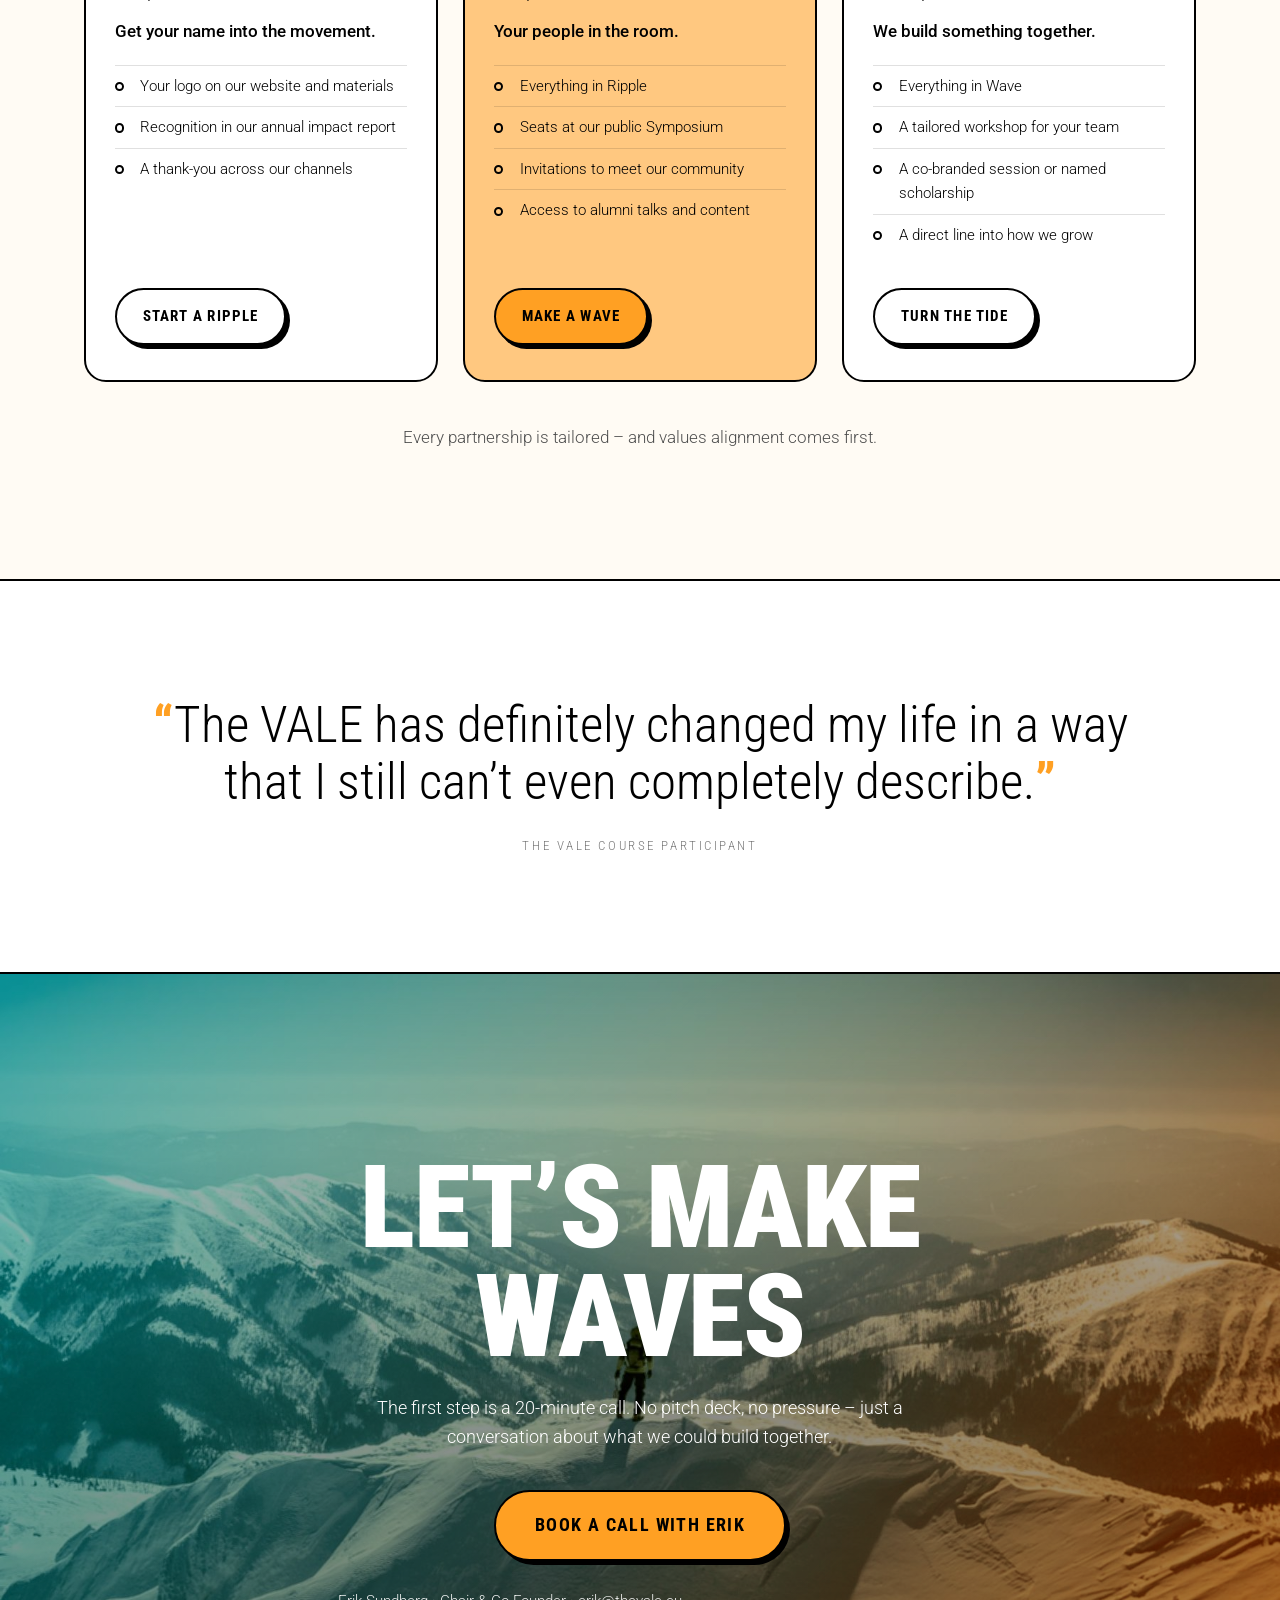
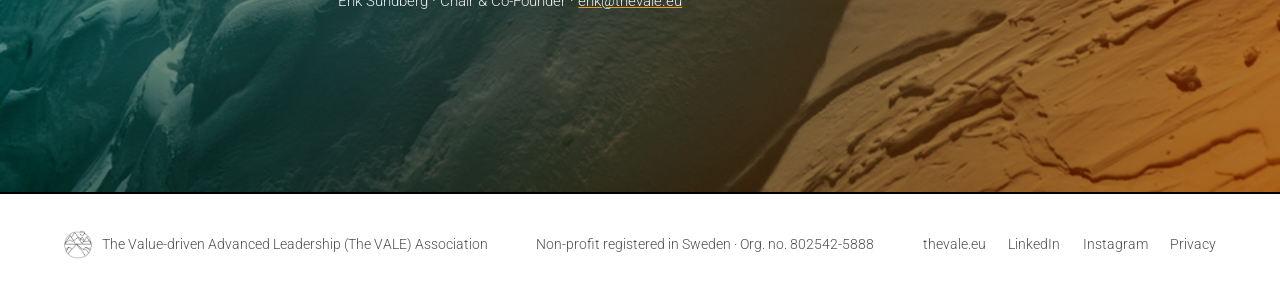
==== commit 5f478217: "Drop "no strings attached" wording from the page Reframe the hero line and section label around what" ====
--- a/index.html
+++ b/index.html
@@ -4,7 +4,7 @@
   <meta charset="utf-8">
   <meta name="viewport" content="width=device-width, initial-scale=1">
   <title>Partner with The VALE</title>
-  <meta name="description" content="Back the value-driven leaders who will shape the next decade. Sponsor The VALE with unrestricted support.">
+  <meta name="description" content="Back the value-driven leaders who will shape the next decade. Become a sponsor of The VALE.">
   <meta property="og:title" content="Partner with The VALE">
   <meta property="og:description" content="Grants fund our projects. Sponsors fund the movement. Back value-driven youth leadership in Europe.">
   <meta property="og:image" content="assets/mountains.jpg">
@@ -35,8 +35,7 @@
         </h1>
         <p class="lede reveal">
           We train young, value-driven leaders from Europe’s civil society.
-          Grants fund our projects. <strong>Sponsors fund what grants can’t</strong> –
-          with no strings attached.
+          Grants fund our projects. <strong>Sponsors fund what grants can’t.</strong>
         </p>
         <div class="hero__actions reveal">
           <a class="btn" href="#tiers">Become a sponsor</a>
@@ -148,7 +147,7 @@
     <!-- ============ WHY ============ -->
     <section class="why">
       <div class="section-head reveal">
-        <p class="eyebrow">Why no-strings money</p>
+        <p class="eyebrow">Why sponsorship matters</p>
         <h2>Grants fund projects.<br><span class="outline">You fund the movement.</span></h2>
       </div>
       <ol class="why__list" role="list">
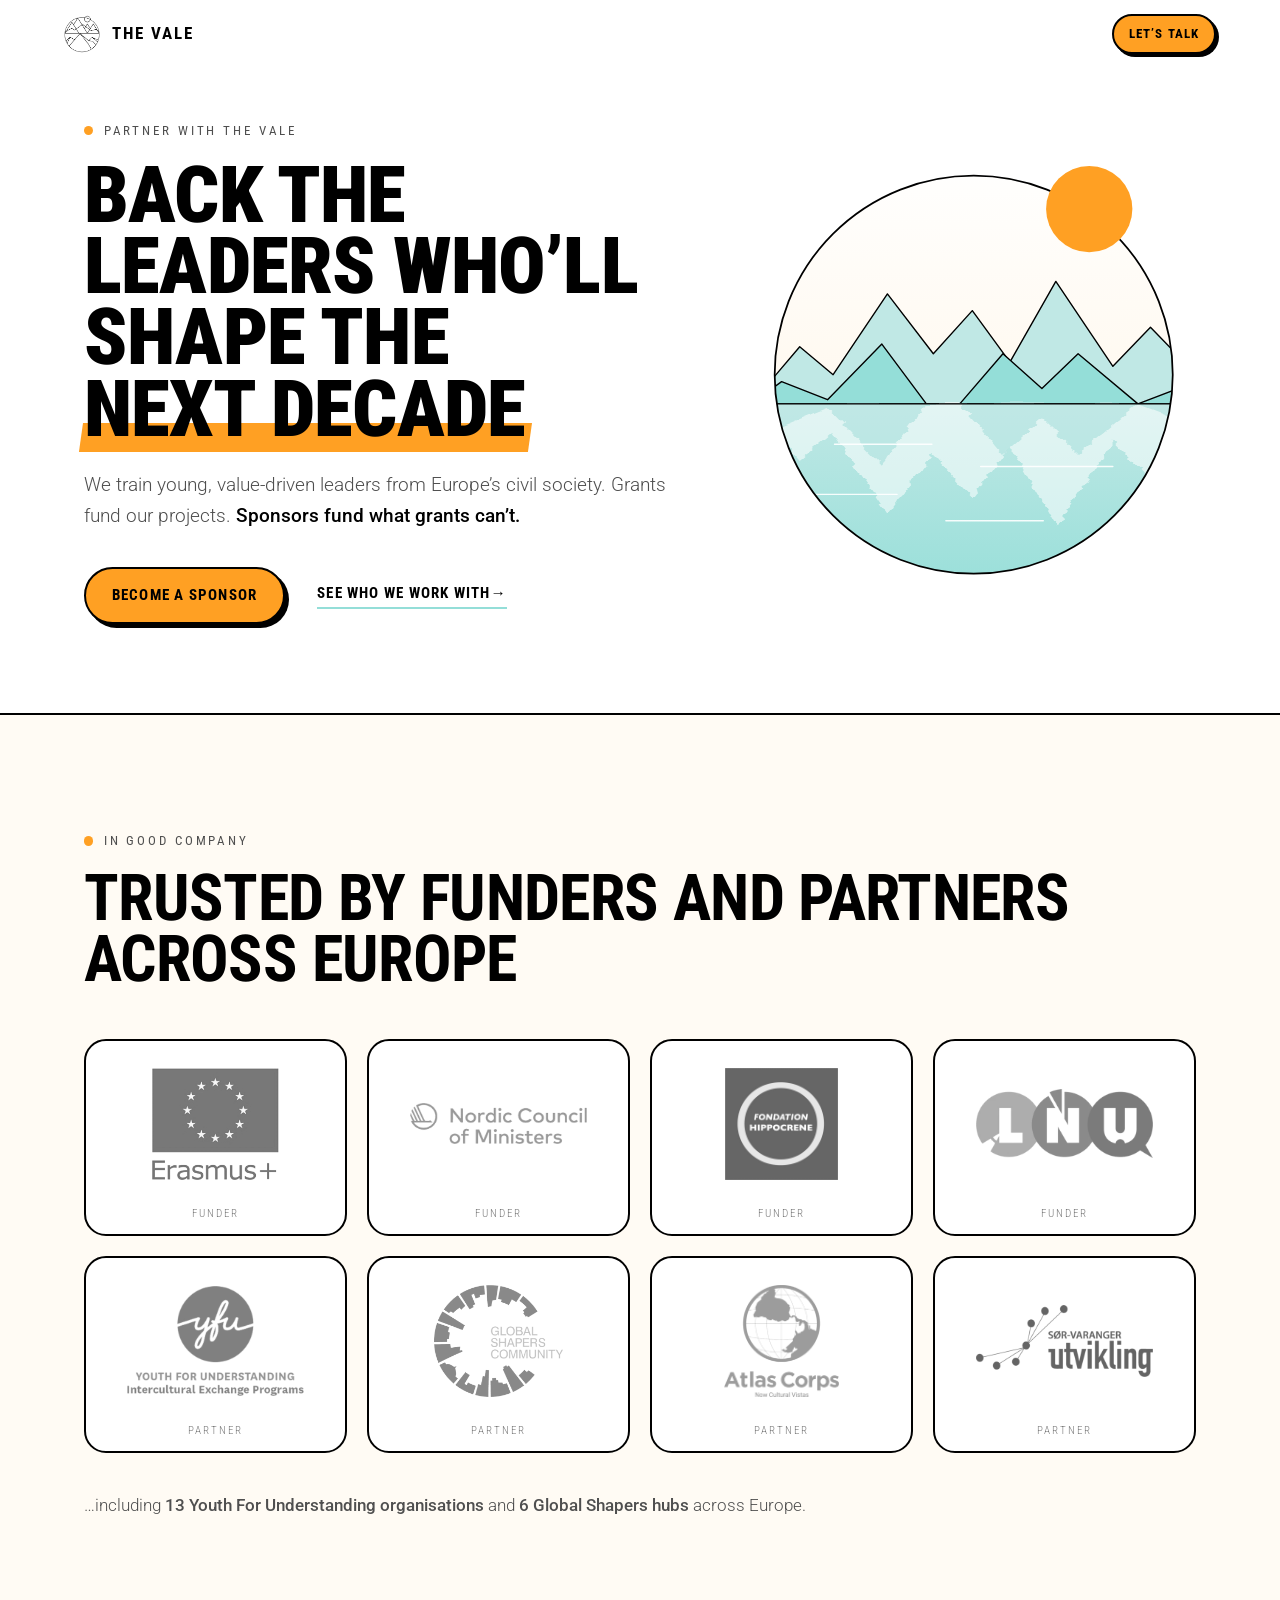
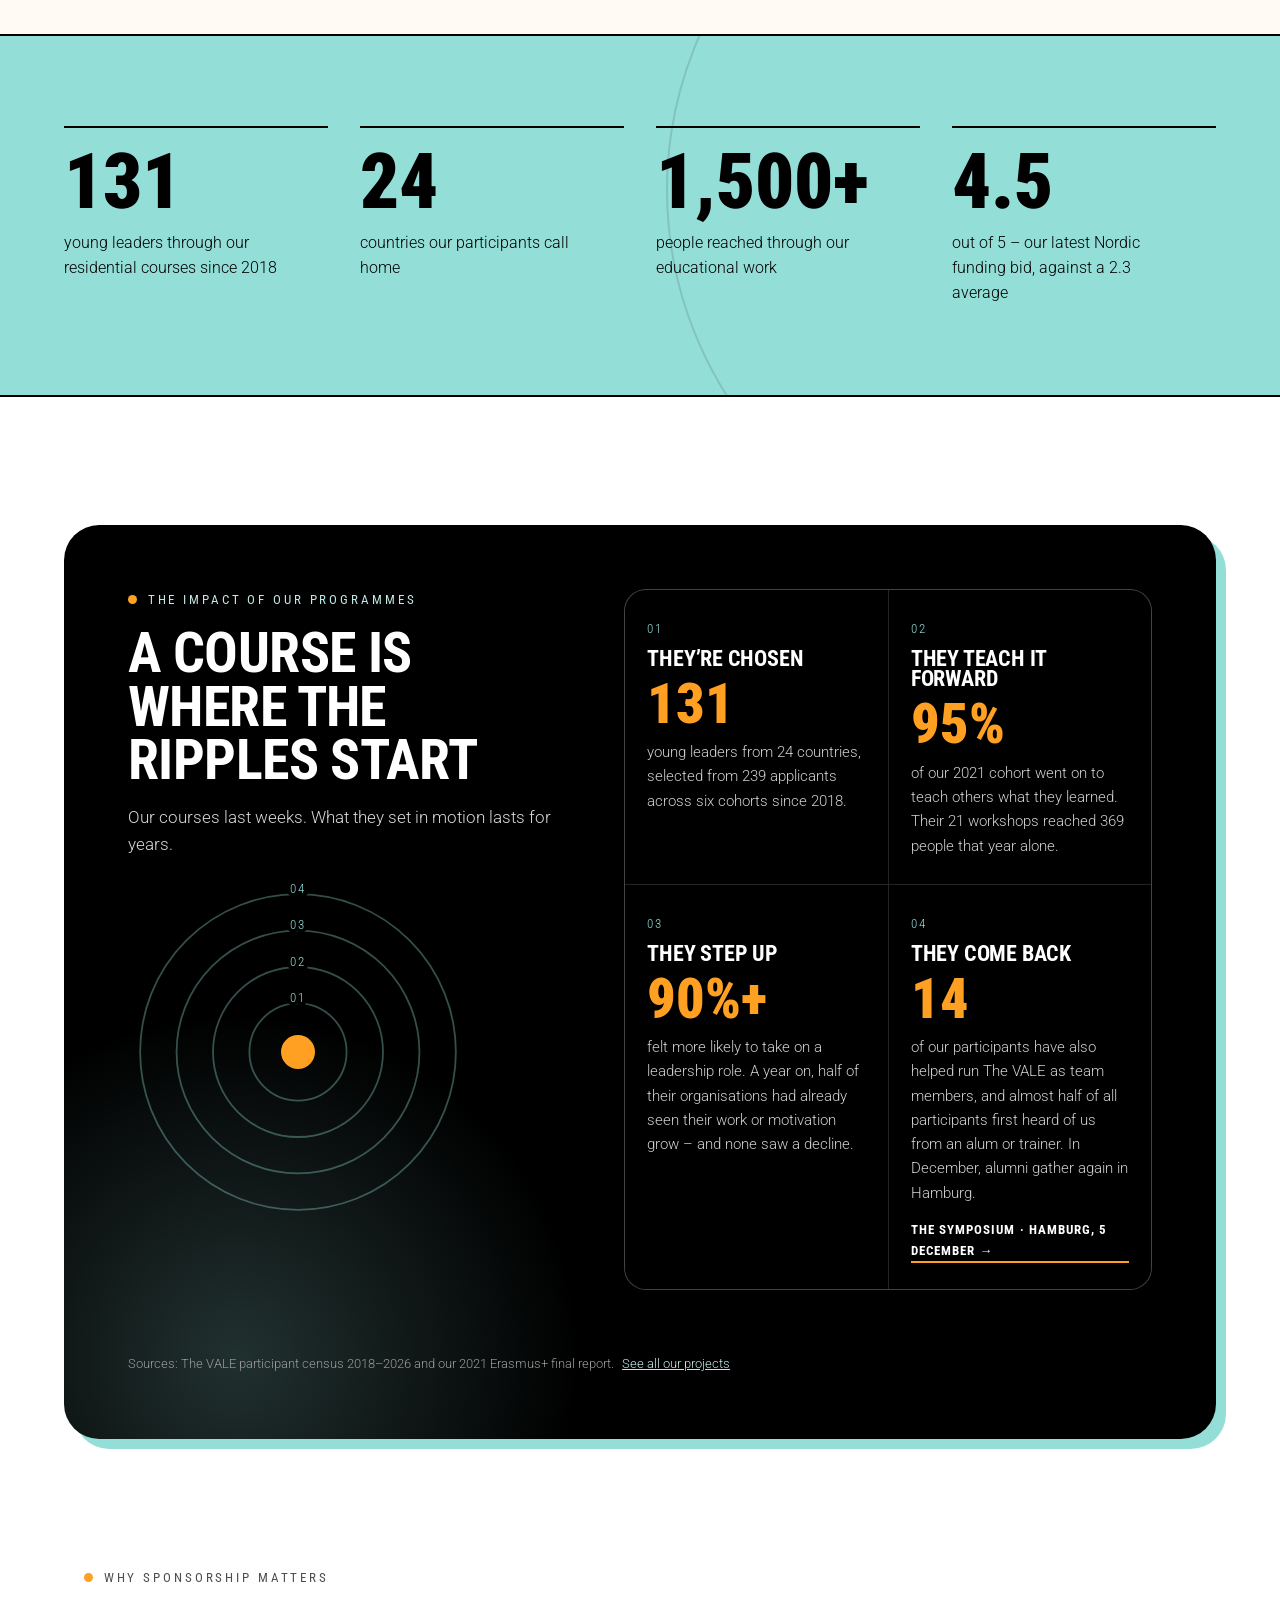
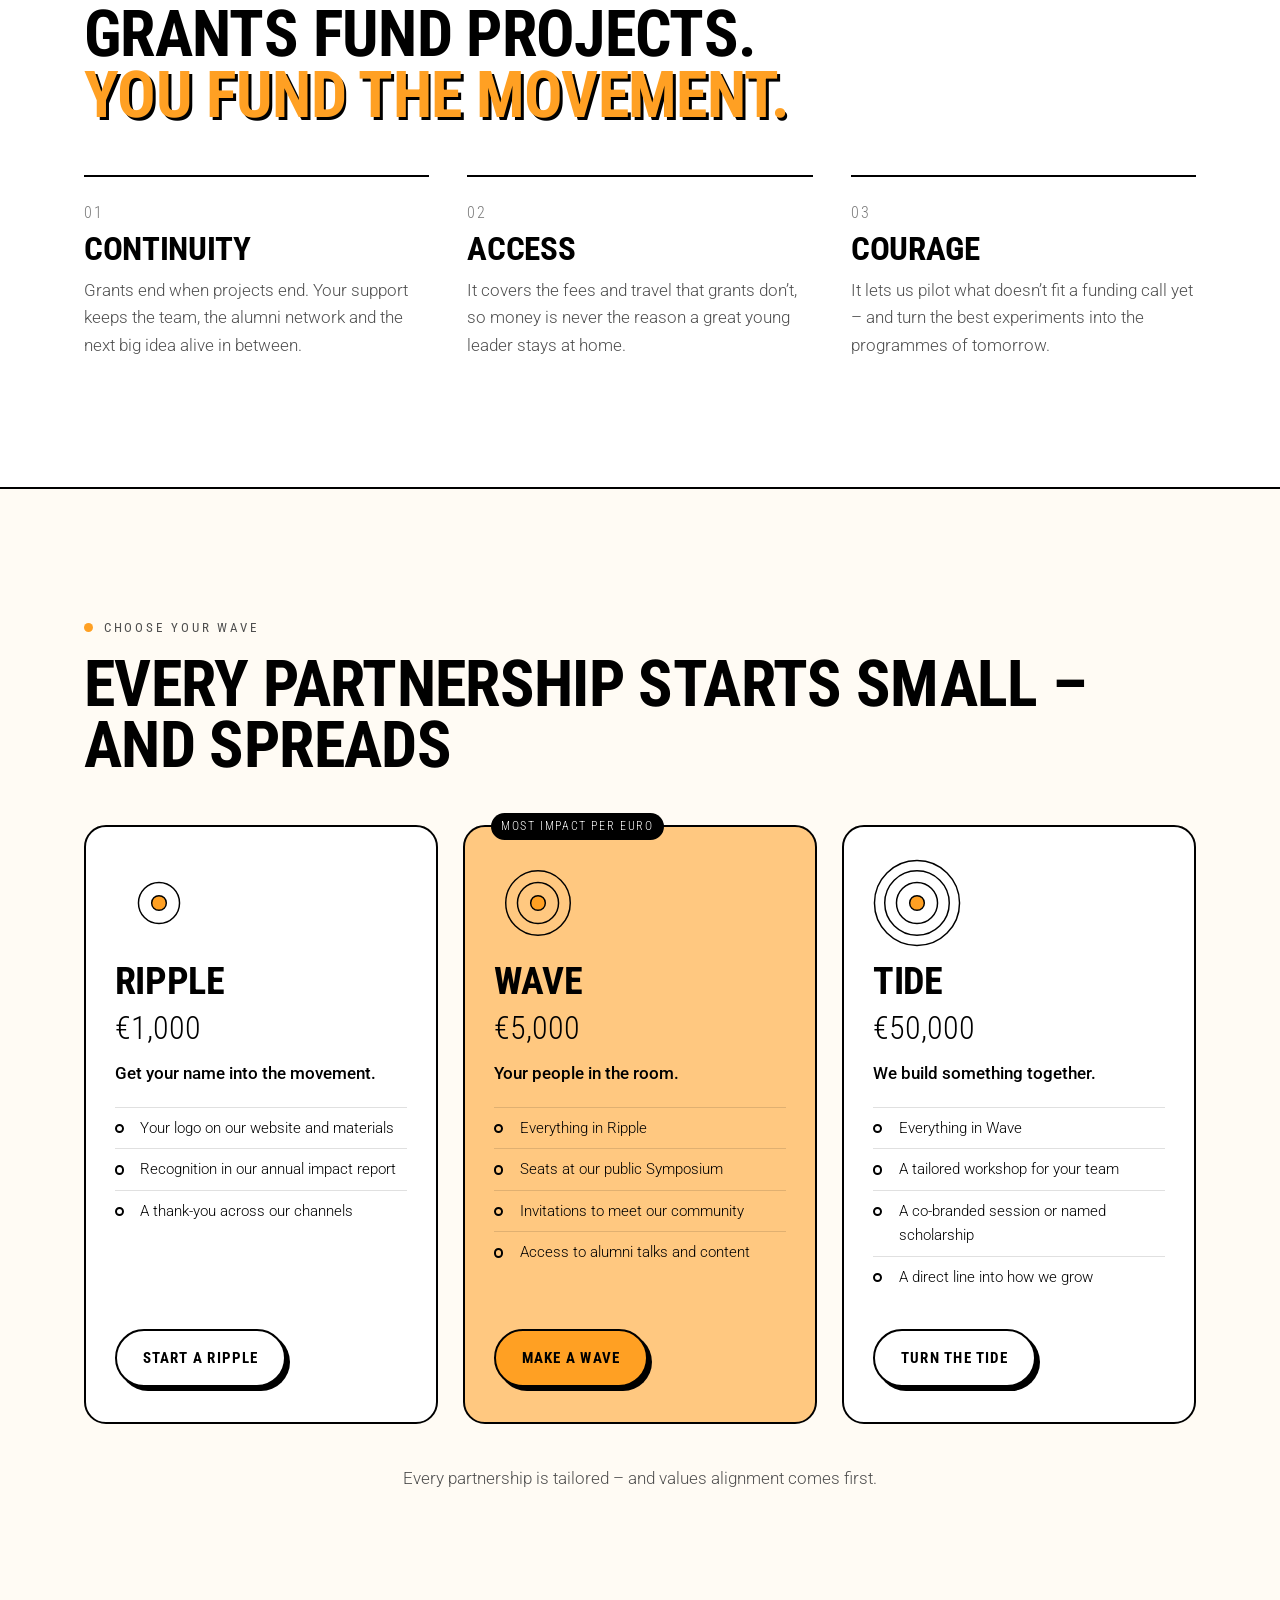
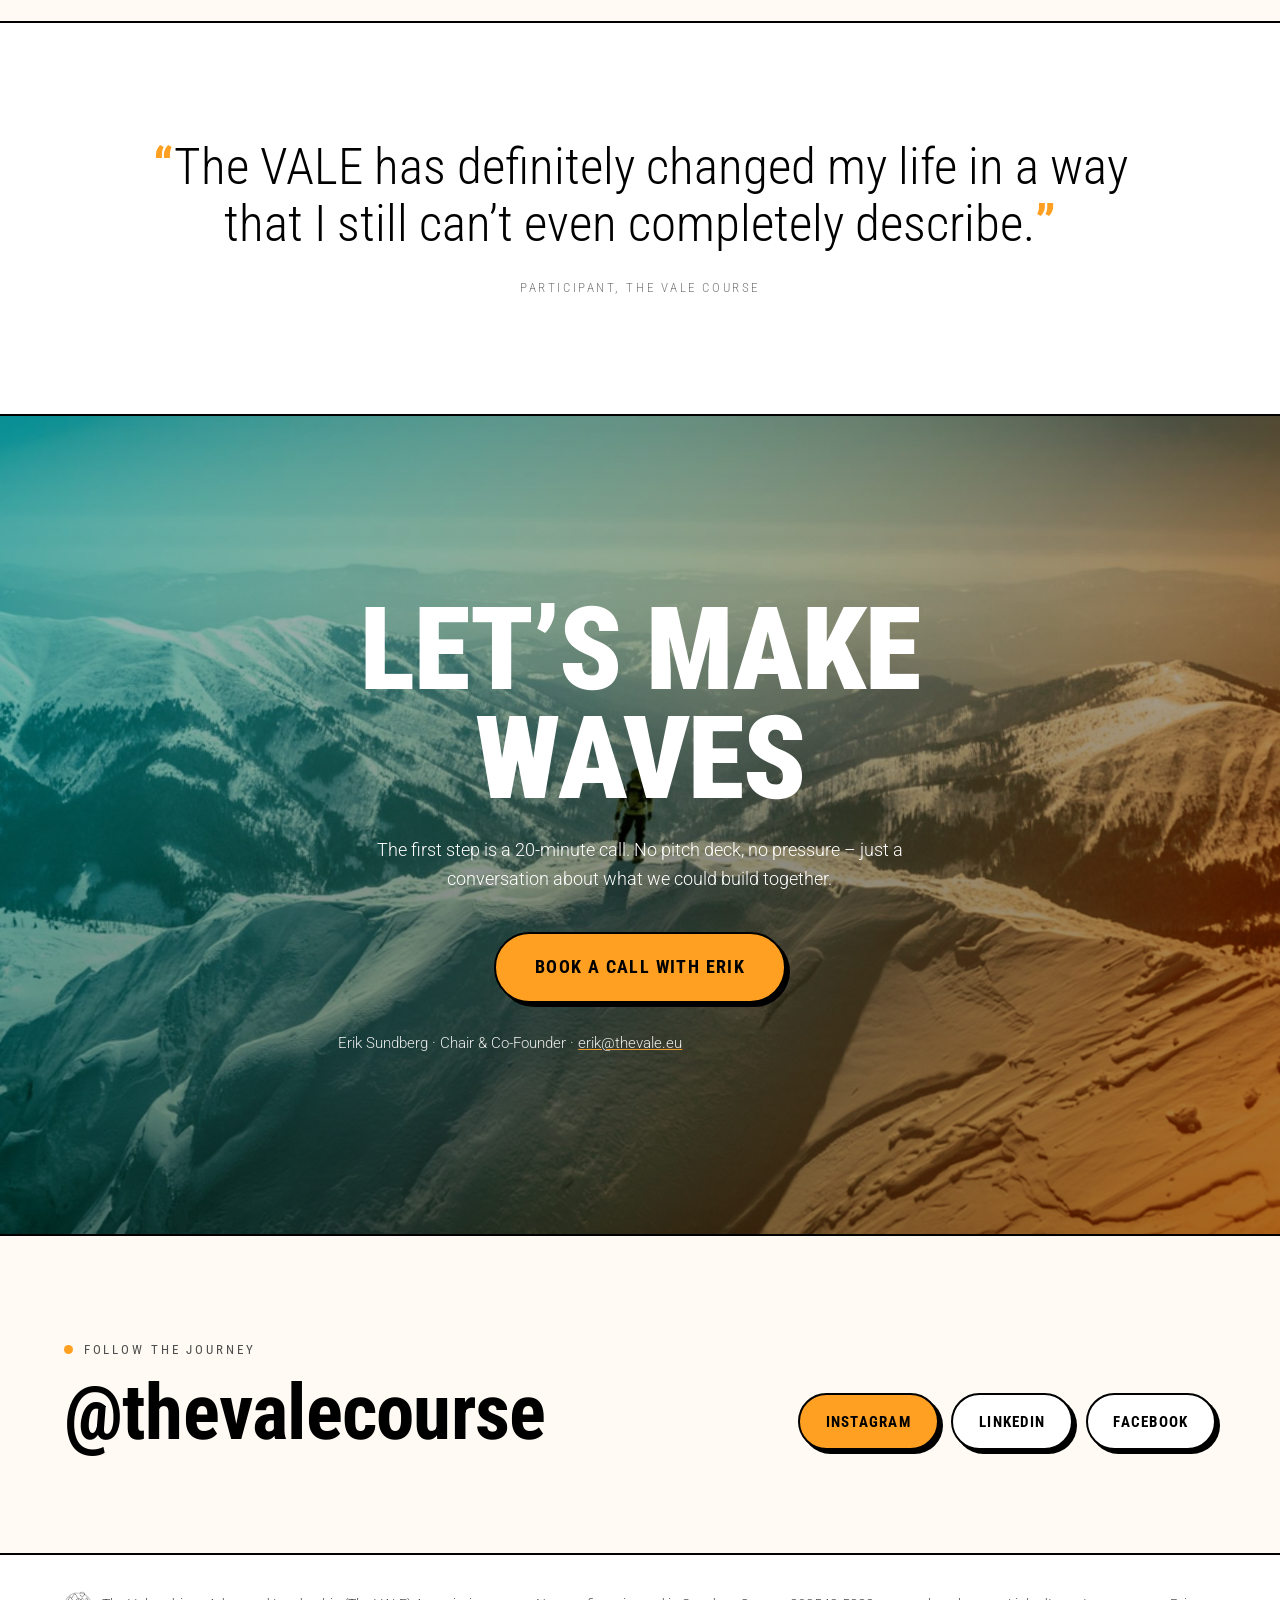
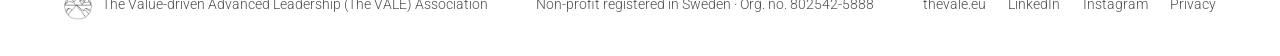
==== commit 5bcdb3d9: "Add impact box, rotating quotes and Instagram section - "The impact of our programmes": four steps (" ====
--- a/index.html
+++ b/index.html
@@ -126,12 +126,12 @@
     <section class="numbers" aria-label="Our impact in numbers">
       <div class="numbers__grid">
         <div class="stat reveal">
-          <span class="stat__n" data-count="133">133</span>
-          <span class="stat__l">alumni of our residential leadership courses</span>
+          <span class="stat__n" data-count="131">131</span>
+          <span class="stat__l">young leaders through our residential courses since 2018</span>
         </div>
         <div class="stat reveal">
-          <span class="stat__n" data-count="29">29</span>
-          <span class="stat__l">countries our alumni call home</span>
+          <span class="stat__n" data-count="24">24</span>
+          <span class="stat__l">countries our participants call home</span>
         </div>
         <div class="stat reveal">
           <span class="stat__n" data-count="1500" data-suffix="+">1,500+</span>
@@ -141,6 +141,59 @@
           <span class="stat__n" data-count="4.5" data-decimals="1">4.5</span>
           <span class="stat__l">out of 5 – our latest Nordic funding bid, against a 2.3 average</span>
         </div>
+      </div>
+    </section>
+
+    <!-- ============ IMPACT ============ -->
+    <!-- Figures from North Star (participant census 2018–2026) and the 2021 Erasmus+ final report -->
+    <section class="impact" id="impact">
+      <div class="impact__card reveal">
+        <div class="impact__intro">
+          <p class="eyebrow eyebrow--light">The impact of our programmes</p>
+          <h2>A course is where the ripples start</h2>
+          <p class="impact__lede">Our courses last weeks. What they set in motion lasts for years.</p>
+          <svg class="impact__rings" viewBox="0 0 280 280" aria-hidden="true">
+            <circle class="iring iring--4" cx="140" cy="140" r="130"/>
+            <circle class="iring iring--3" cx="140" cy="140" r="100"/>
+            <circle class="iring iring--2" cx="140" cy="140" r="70"/>
+            <circle class="iring iring--1" cx="140" cy="140" r="40"/>
+            <circle class="icore" cx="140" cy="140" r="14"/>
+            <text class="ilabel" x="140" y="96">01</text>
+            <text class="ilabel" x="140" y="66">02</text>
+            <text class="ilabel" x="140" y="36">03</text>
+            <text class="ilabel" x="140" y="6">04</text>
+          </svg>
+        </div>
+
+        <ol class="impact__steps" role="list">
+          <li data-ring="1" tabindex="0">
+            <span class="step__num">01</span>
+            <h3>They’re chosen</h3>
+            <p class="step__fig">131</p>
+            <p>young leaders from 24 countries, selected from 239 applicants across six cohorts since 2018.</p>
+          </li>
+          <li data-ring="2" tabindex="0">
+            <span class="step__num">02</span>
+            <h3>They teach it forward</h3>
+            <p class="step__fig">95%</p>
+            <p>of our 2021 cohort went on to teach others what they learned. Their 21 workshops reached 369 people that year alone.</p>
+          </li>
+          <li data-ring="3" tabindex="0">
+            <span class="step__num">03</span>
+            <h3>They step up</h3>
+            <p class="step__fig">90%+</p>
+            <p>felt more likely to take on a leadership role. A year on, half of their organisations had already seen their work or motivation grow – and none saw a decline.</p>
+          </li>
+          <li data-ring="4" tabindex="0">
+            <span class="step__num">04</span>
+            <h3>They come back</h3>
+            <p class="step__fig">14</p>
+            <p>of our participants have also helped run The VALE as team members, and almost half of all participants first heard of us from an alum or trainer. In December, alumni gather again in Hamburg.</p>
+            <a class="step__link" href="https://symposium.thevale.eu">The Symposium · Hamburg, 5 December</a>
+          </li>
+        </ol>
+
+        <p class="impact__source">Sources: The VALE participant census 2018–2026 and our 2021 Erasmus+ final report. <a href="https://www.thevale.eu/projects">See all our projects</a></p>
       </div>
     </section>
 
@@ -237,12 +290,25 @@
 
     <!-- ============ QUOTE ============ -->
     <section class="quote">
-      <figure class="reveal">
-        <blockquote>
-          <p>The VALE has definitely changed my life in a way that I still can’t even completely describe.</p>
-        </blockquote>
-        <figcaption>The VALE Course participant</figcaption>
-      </figure>
+      <!-- Anonymous participant evaluations; one shows at a time and they rotate -->
+      <div class="quotes reveal" aria-live="polite">
+        <figure class="is-active">
+          <blockquote><p>The VALE has definitely changed my life in a way that I still can’t even completely describe.</p></blockquote>
+          <figcaption>Participant, The VALE Course</figcaption>
+        </figure>
+        <figure>
+          <blockquote><p>It’s almost as if the week showed me some sort of direction.</p></blockquote>
+          <figcaption>Participant, The VALE Course 2026</figcaption>
+        </figure>
+        <figure>
+          <blockquote><p>Tough conversations are not as hard as they might seem before having them.</p></blockquote>
+          <figcaption>Participant, The VALE Course 2025</figcaption>
+        </figure>
+        <figure>
+          <blockquote><p>It was not just a course, but a process.</p></blockquote>
+          <figcaption>Participant, The VALE Course 2018</figcaption>
+        </figure>
+      </div>
     </section>
 
     <!-- ============ CTA ============ -->
@@ -253,6 +319,23 @@
         <a class="btn btn--big" href="mailto:erik@thevale.eu?subject=Partnering%20with%20The%20VALE">Book a call with Erik</a>
         <p class="talk__who">Erik Sundberg · Chair &amp; Co-Founder · <a href="mailto:erik@thevale.eu">erik@thevale.eu</a></p>
       </div>
+    </section>
+
+    <!-- ============ SOCIAL ============ -->
+    <!-- Live Instagram: set data-feed to a JSON feed URL (e.g. from Behold). Without it the follow card shows. -->
+    <section class="social" id="follow">
+      <div class="social__head reveal">
+        <div>
+          <p class="eyebrow">Follow the journey</p>
+          <h2><a href="https://www.instagram.com/thevalecourse/">@thevalecourse</a></h2>
+        </div>
+        <div class="social__links">
+          <a class="btn" href="https://www.instagram.com/thevalecourse/">Instagram</a>
+          <a class="btn btn--ghost" href="https://www.linkedin.com/company/69831953">LinkedIn</a>
+          <a class="btn btn--ghost" href="https://www.facebook.com/thevalecourse">Facebook</a>
+        </div>
+      </div>
+      <ul class="ig-feed" role="list" data-feed="" data-limit="6" hidden></ul>
     </section>
 
   </main>
--- a/styles.css
+++ b/styles.css
@@ -337,6 +337,126 @@
 }
 .stat__l { display: block; max-width: 15em; font-size: .98rem; }
 
+/* ---------- impact (black card, rings light up per step) ---------- */
+.impact { padding: clamp(72px, 10vw, 140px) var(--gutter) 0; }
+.impact__card {
+  position: relative;
+  max-width: var(--max);
+  margin: 0 auto;
+  background: var(--black);
+  color: var(--white);
+  border-radius: calc(var(--radius) * 1.6);
+  padding: clamp(28px, 5vw, 64px);
+  display: grid;
+  grid-template-columns: minmax(0, .9fr) minmax(0, 1.1fr);
+  gap: clamp(28px, 5vw, 72px);
+  box-shadow: 10px 10px 0 var(--teal);
+  overflow: hidden;
+}
+.impact__card::before {          /* soft teal glow behind the rings */
+  content: "";
+  position: absolute;
+  width: 70%;
+  aspect-ratio: 1;
+  left: -20%;
+  bottom: -35%;
+  background: radial-gradient(circle, rgba(148, 222, 216, .22), transparent 60%);
+  pointer-events: none;
+}
+.eyebrow--light { color: var(--teal-light); }
+.impact h2 { font-size: clamp(2.2rem, 4.4vw, 3.8rem); margin-bottom: 1rem; }
+.impact__lede { color: #d9d9d9; margin: 0 0 1.5rem; max-width: 26em; }
+.impact__intro { position: relative; }
+.impact__rings { width: min(100%, 340px); overflow: visible; display: block; margin-top: 1rem; }
+.iring {
+  fill: none;
+  stroke: rgba(148, 222, 216, .35);
+  stroke-width: 1.5;
+  transform-origin: 140px 140px;
+  transform: scale(.2);
+  opacity: 0;
+  transition: transform 1s var(--ease), opacity .8s, stroke .35s, stroke-width .35s;
+}
+.impact__card.is-in .iring { transform: scale(1); opacity: 1; }
+.impact__card.is-in .iring--2 { transition-delay: .15s, .15s, 0s, 0s; }
+.impact__card.is-in .iring--3 { transition-delay: .3s, .3s, 0s, 0s; }
+.impact__card.is-in .iring--4 { transition-delay: .45s, .45s, 0s, 0s; }
+.iring.is-lit { stroke: var(--orange); stroke-width: 3; }
+.icore { fill: var(--orange); }
+.ilabel {
+  font-family: var(--font-title);
+  font-size: 11px;
+  letter-spacing: .12em;
+  fill: var(--teal);
+  text-anchor: middle;
+  dominant-baseline: middle;
+  paint-order: stroke;
+  stroke: var(--black);
+  stroke-width: 6px;
+}
+
+.impact__steps {
+  list-style: none;
+  margin: 0;
+  padding: 0;
+  display: grid;
+  grid-template-columns: repeat(2, minmax(0, 1fr));
+  gap: 1px;
+  background: rgba(255, 255, 255, .14);   /* hairlines between the four cells */
+  border: 1px solid rgba(255, 255, 255, .14);
+  border-radius: var(--radius);
+  overflow: hidden;
+  position: relative;
+}
+.impact__steps li {
+  background: var(--black);
+  padding: 1.5rem 1.4rem 1.6rem;
+  transition: background .3s;
+  outline: none;
+}
+.impact__steps li:hover,
+.impact__steps li:focus-visible,
+.impact__steps li.is-lit { background: #151515; }
+.impact__steps li:focus-visible { box-shadow: inset 0 0 0 2px var(--teal); }
+.step__num {
+  font-family: var(--font-title);
+  letter-spacing: .14em;
+  font-size: .8rem;
+  color: var(--teal);
+}
+.impact__steps h3 { font-size: 1.35rem; margin: .5rem 0 .2rem; color: var(--white); }
+.step__fig {
+  font-family: var(--font-title);
+  font-weight: 900;
+  font-size: clamp(2.6rem, 4.4vw, 3.6rem);
+  line-height: 1;
+  margin: .4rem 0 .5rem;
+  color: var(--orange);
+  font-variant-numeric: tabular-nums;
+}
+.impact__steps p:not(.step__fig) { margin: 0; color: #cfcfcf; font-size: .95rem; }
+.step__link {
+  display: inline-block;
+  margin-top: .9rem;
+  font-family: var(--font-title);
+  text-transform: uppercase;
+  letter-spacing: .08em;
+  font-size: .82rem;
+  font-weight: 700;
+  color: var(--white);
+  text-decoration: none;
+  border-bottom: 2px solid var(--orange);
+}
+.step__link::after { content: " →"; }
+.impact__source {
+  grid-column: 1 / -1;
+  margin: 0;
+  font-size: .8rem;
+  color: #9a9a9a;
+  position: relative;
+}
+.impact__source a { color: var(--teal-light); margin-left: .4em; }
+
 /* ---------- why ---------- */
 .why { padding: clamp(72px, 10vw, 140px) 0; }
 .why__list {
@@ -447,7 +567,16 @@
   text-align: center;
   border-top: 2px solid var(--black);
 }
-.quote figure { margin: 0 auto; max-width: 980px; }
+.quotes { display: grid; max-width: 980px; margin: 0 auto; }
+.quote figure {
+  grid-area: 1 / 1;              /* stack every quote in the same cell */
+  margin: 0;
+  opacity: 0;
+  transform: translateY(10px);
+  transition: opacity .7s var(--ease), transform .7s var(--ease);
+  pointer-events: none;
+}
+.quote figure.is-active { opacity: 1; transform: none; pointer-events: auto; }
 .quote blockquote { margin: 0; }
 .quote p {
   font-family: var(--font-title);
@@ -492,6 +621,48 @@
 .talk p { font-size: clamp(1.05rem, 1.4vw, 1.25rem); margin: 0 auto 2.4rem; max-width: 34em; }
 .talk .talk__who { margin: 1.8rem 0 0; font-size: .92rem; opacity: .9; }
 .talk .talk__who a { text-decoration-color: var(--orange); }
+
+/* ---------- social / Instagram ---------- */
+.social {
+  padding: clamp(64px, 8vw, 112px) var(--gutter);
+  background: var(--paper);
+  border-top: 2px solid var(--black);
+}
+.social__head {
+  max-width: var(--max);
+  margin: 0 auto;
+  display: flex;
+  flex-wrap: wrap;
+  justify-content: space-between;
+  align-items: flex-end;
+  gap: 1.6rem 2rem;
+}
+.social h2 { font-size: clamp(2.2rem, 6vw, 5rem); text-transform: none; }
+.social h2 a { text-decoration: none; background: linear-gradient(var(--orange), var(--orange)) 0 92% / 0 .18em no-repeat; transition: background-size .5s var(--ease); }
+.social h2 a:hover { background-size: 100% .18em; }
+.social__links { display: flex; flex-wrap: wrap; gap: .8rem; }
+.ig-feed {
+  list-style: none;
+  max-width: var(--max);
+  margin: 2.6rem auto 0;
+  padding: 0;
+  display: grid;
+  grid-template-columns: repeat(6, minmax(0, 1fr));
+  gap: 12px;
+}
+.ig-feed[hidden] { display: none; }
+.ig-feed a {
+  position: relative;
+  display: block;
+  aspect-ratio: 1;
+  border: 2px solid var(--black);
+  border-radius: 14px;
+  overflow: hidden;
+  background: var(--teal-light);
+  transition: transform .3s var(--ease), box-shadow .3s var(--ease);
+}
+.ig-feed img { width: 100%; height: 100%; object-fit: cover; }
+.ig-feed a:hover { transform: translate(-3px, -3px); box-shadow: 5px 5px 0 var(--black); }
 
 /* ---------- footer ---------- */
 .footer {
@@ -540,11 +711,16 @@
   .logos { grid-template-columns: repeat(2, 1fr); }
   .numbers__grid { grid-template-columns: repeat(2, 1fr); gap: 2.4rem 1.6rem; }
   .why__list, .tiers__grid { grid-template-columns: 1fr; }
+  .impact__card { grid-template-columns: 1fr; }
+  .impact__rings { width: min(70%, 260px); margin: .5rem auto 0; }
+  .ig-feed { grid-template-columns: repeat(3, minmax(0, 1fr)); }
   .tiers__grid { max-width: 560px; }
 }
 @media (max-width: 520px) {
   .hero__art { max-width: 250px; }
   .footer { flex-direction: column; align-items: flex-start; }
+  .impact__steps { grid-template-columns: 1fr; }
+  .impact__card { box-shadow: 6px 6px 0 var(--teal); }
 }
 
 /* ---------- reduced motion ---------- */
@@ -553,4 +729,5 @@
   html { scroll-behavior: auto; }
   .mark::after { transform: scaleX(1) skewX(-8deg); }
   .js .reveal { opacity: 1; transform: none; }
-}
+  .iring { transform: none; opacity: 1; }
+}
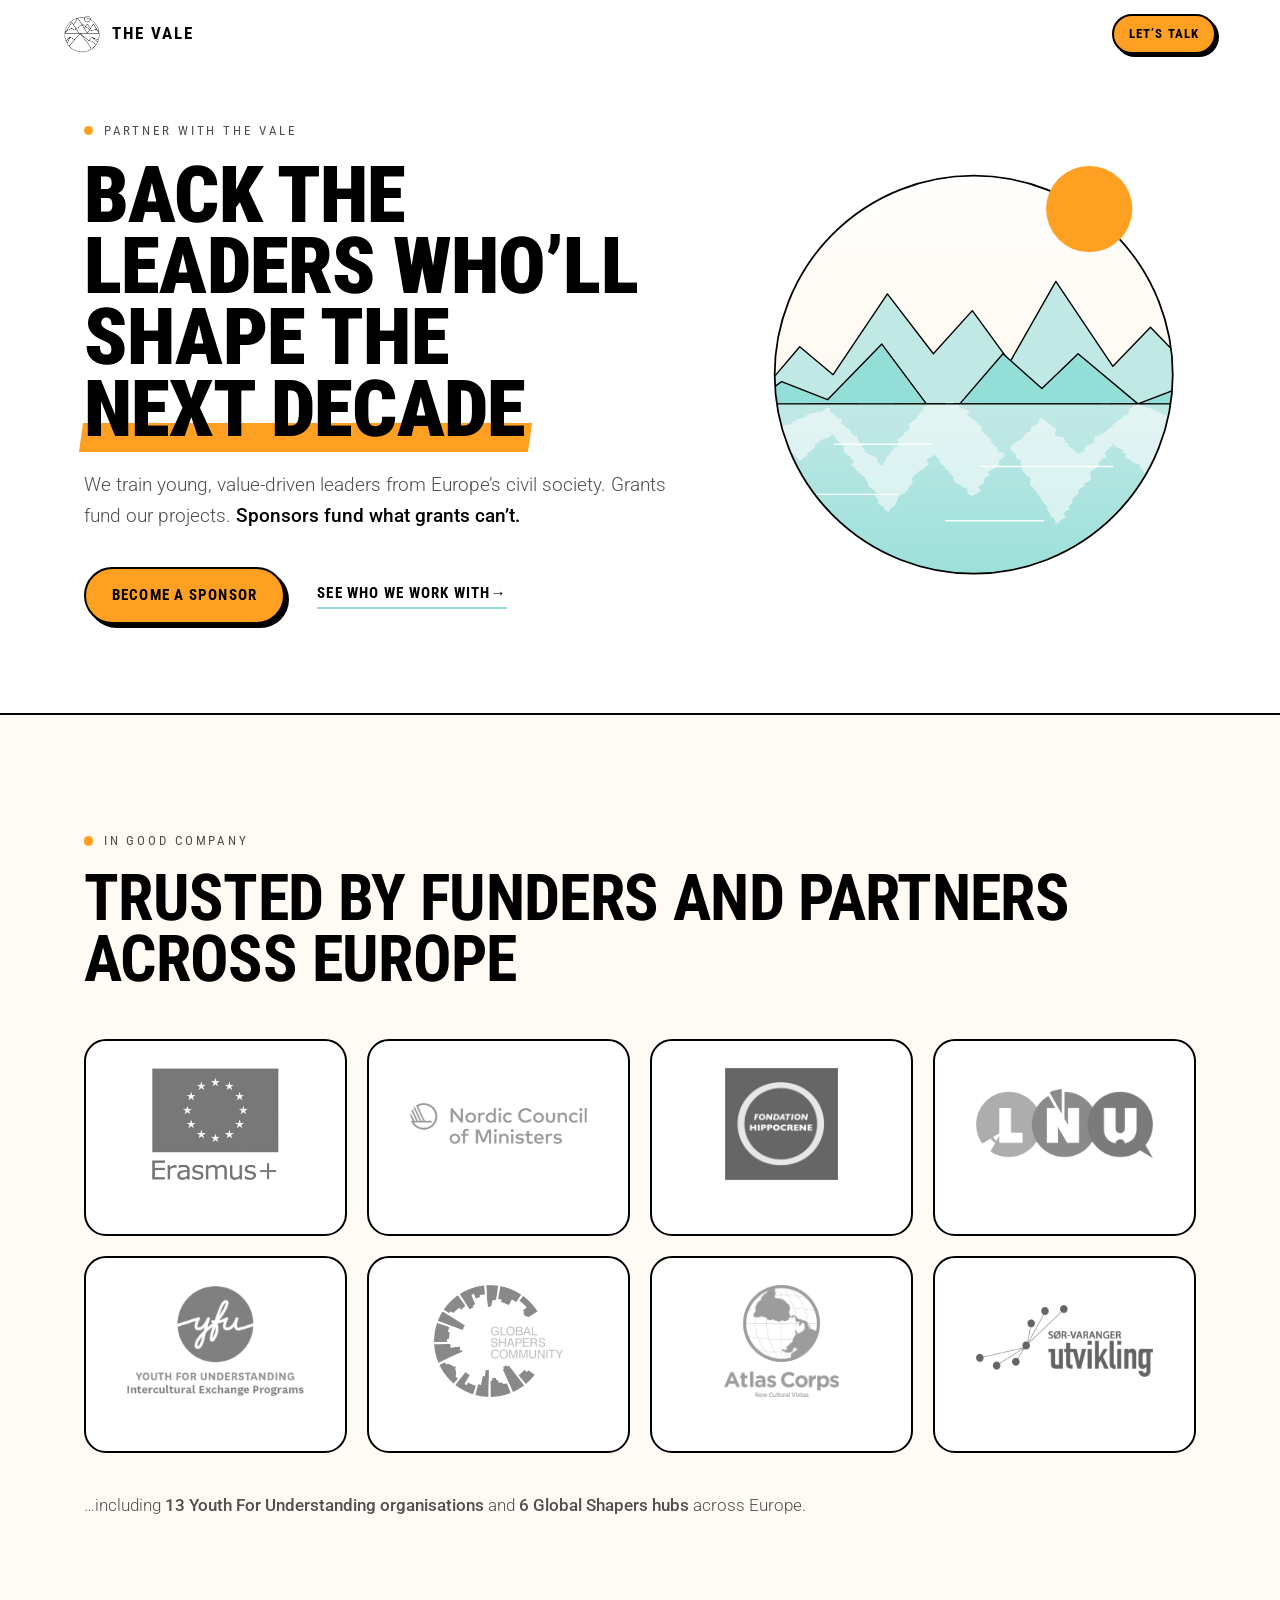
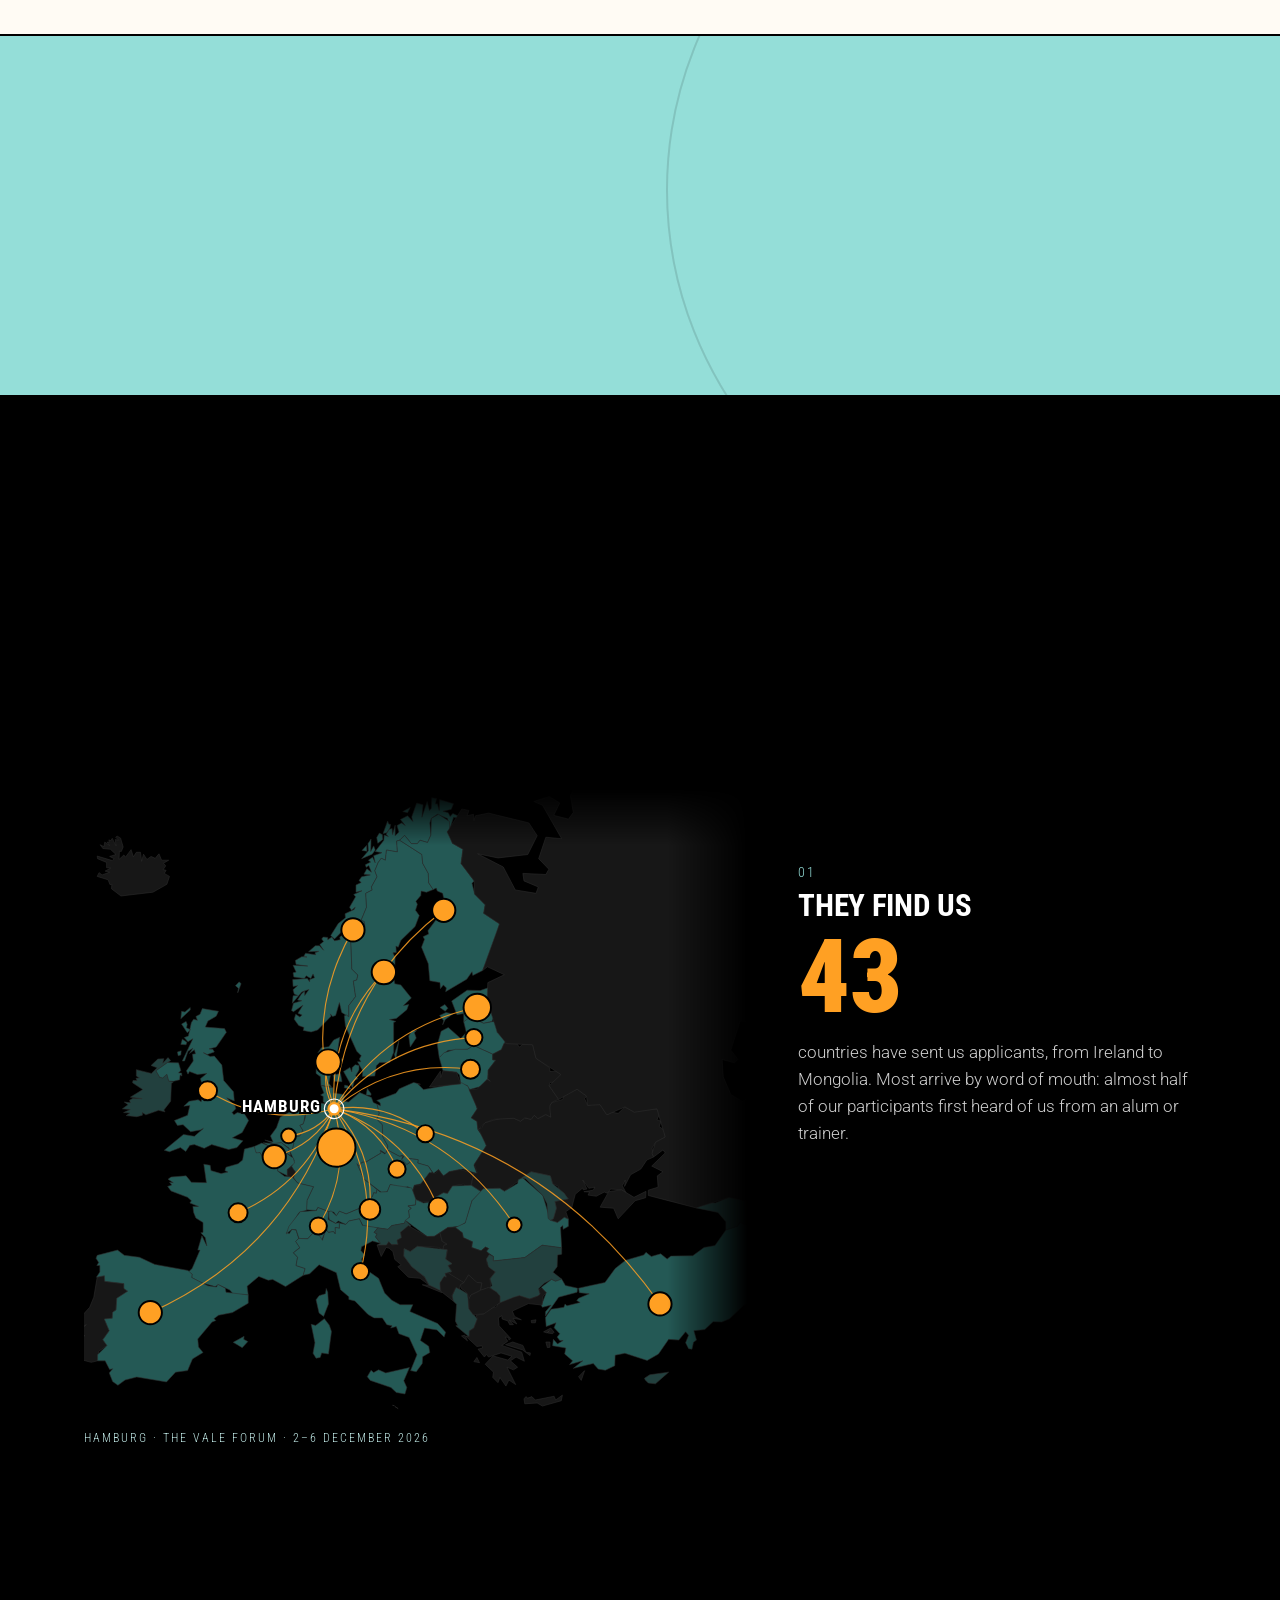
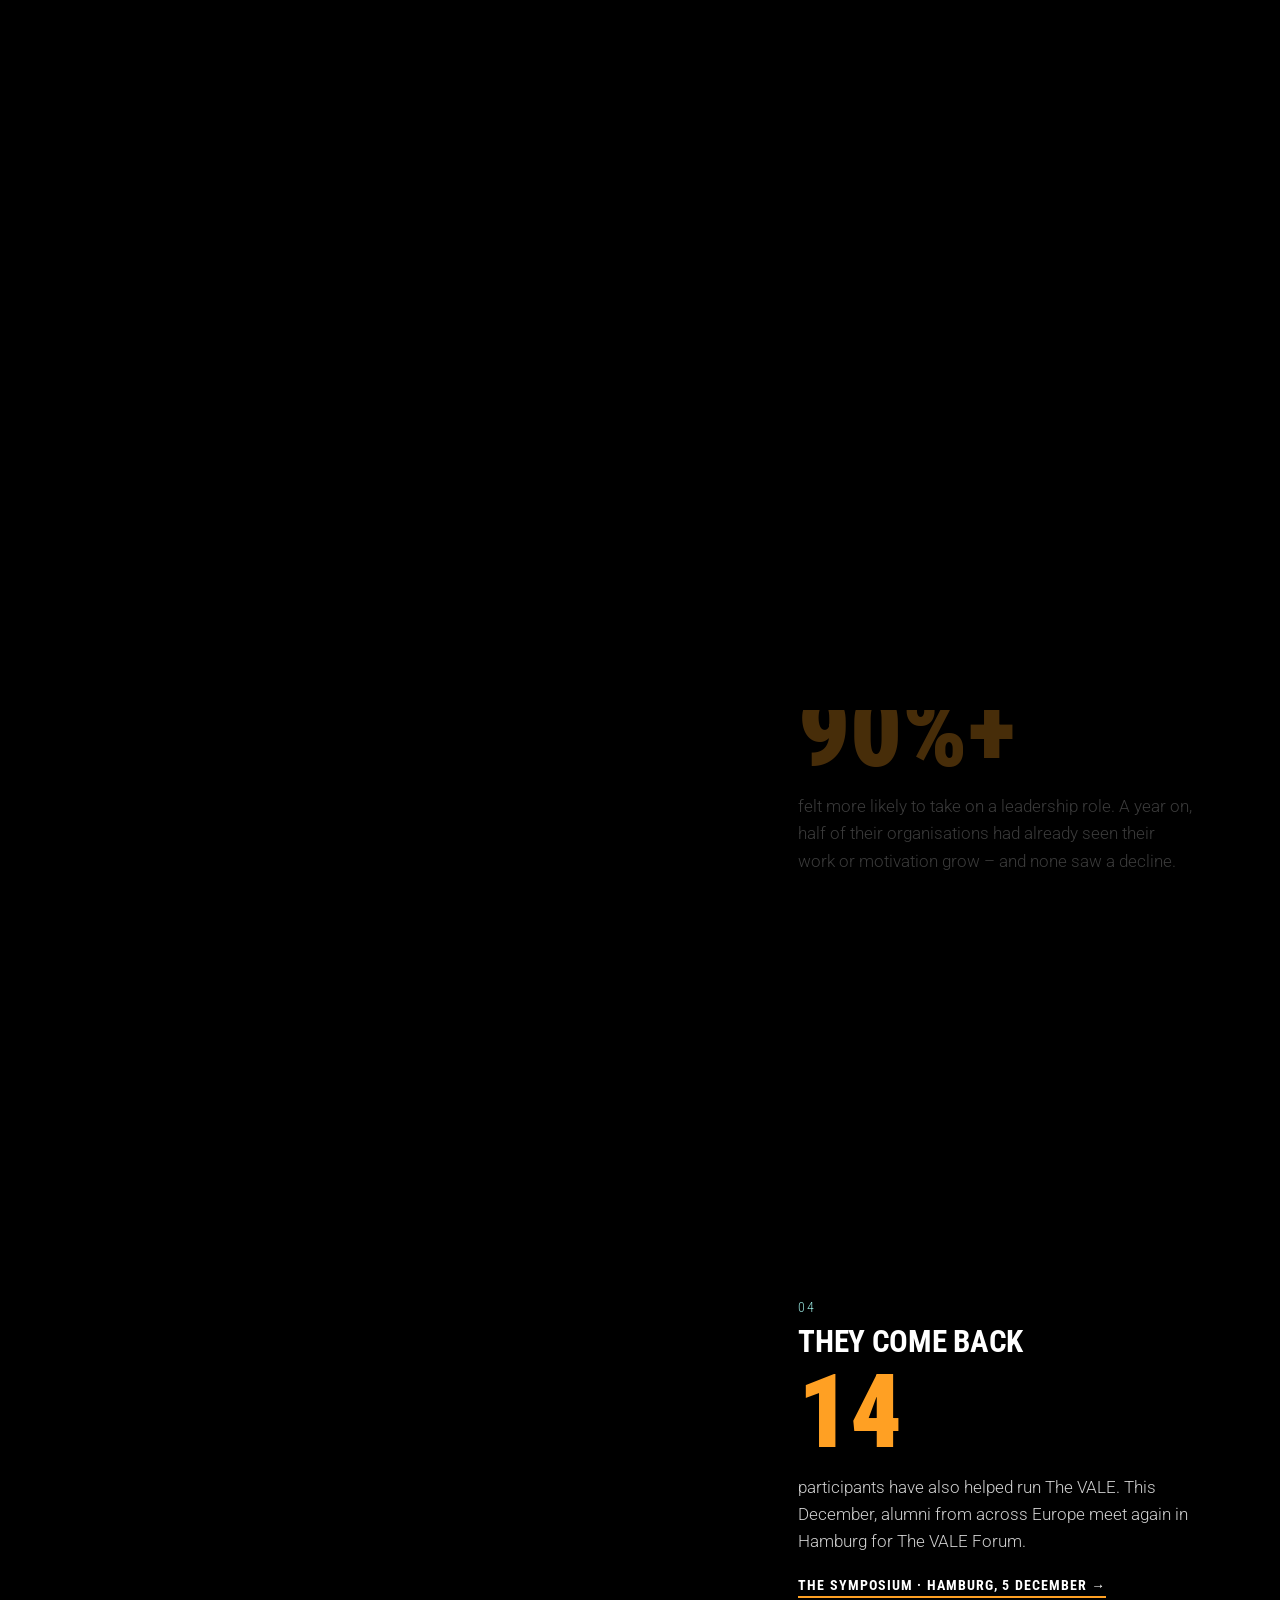
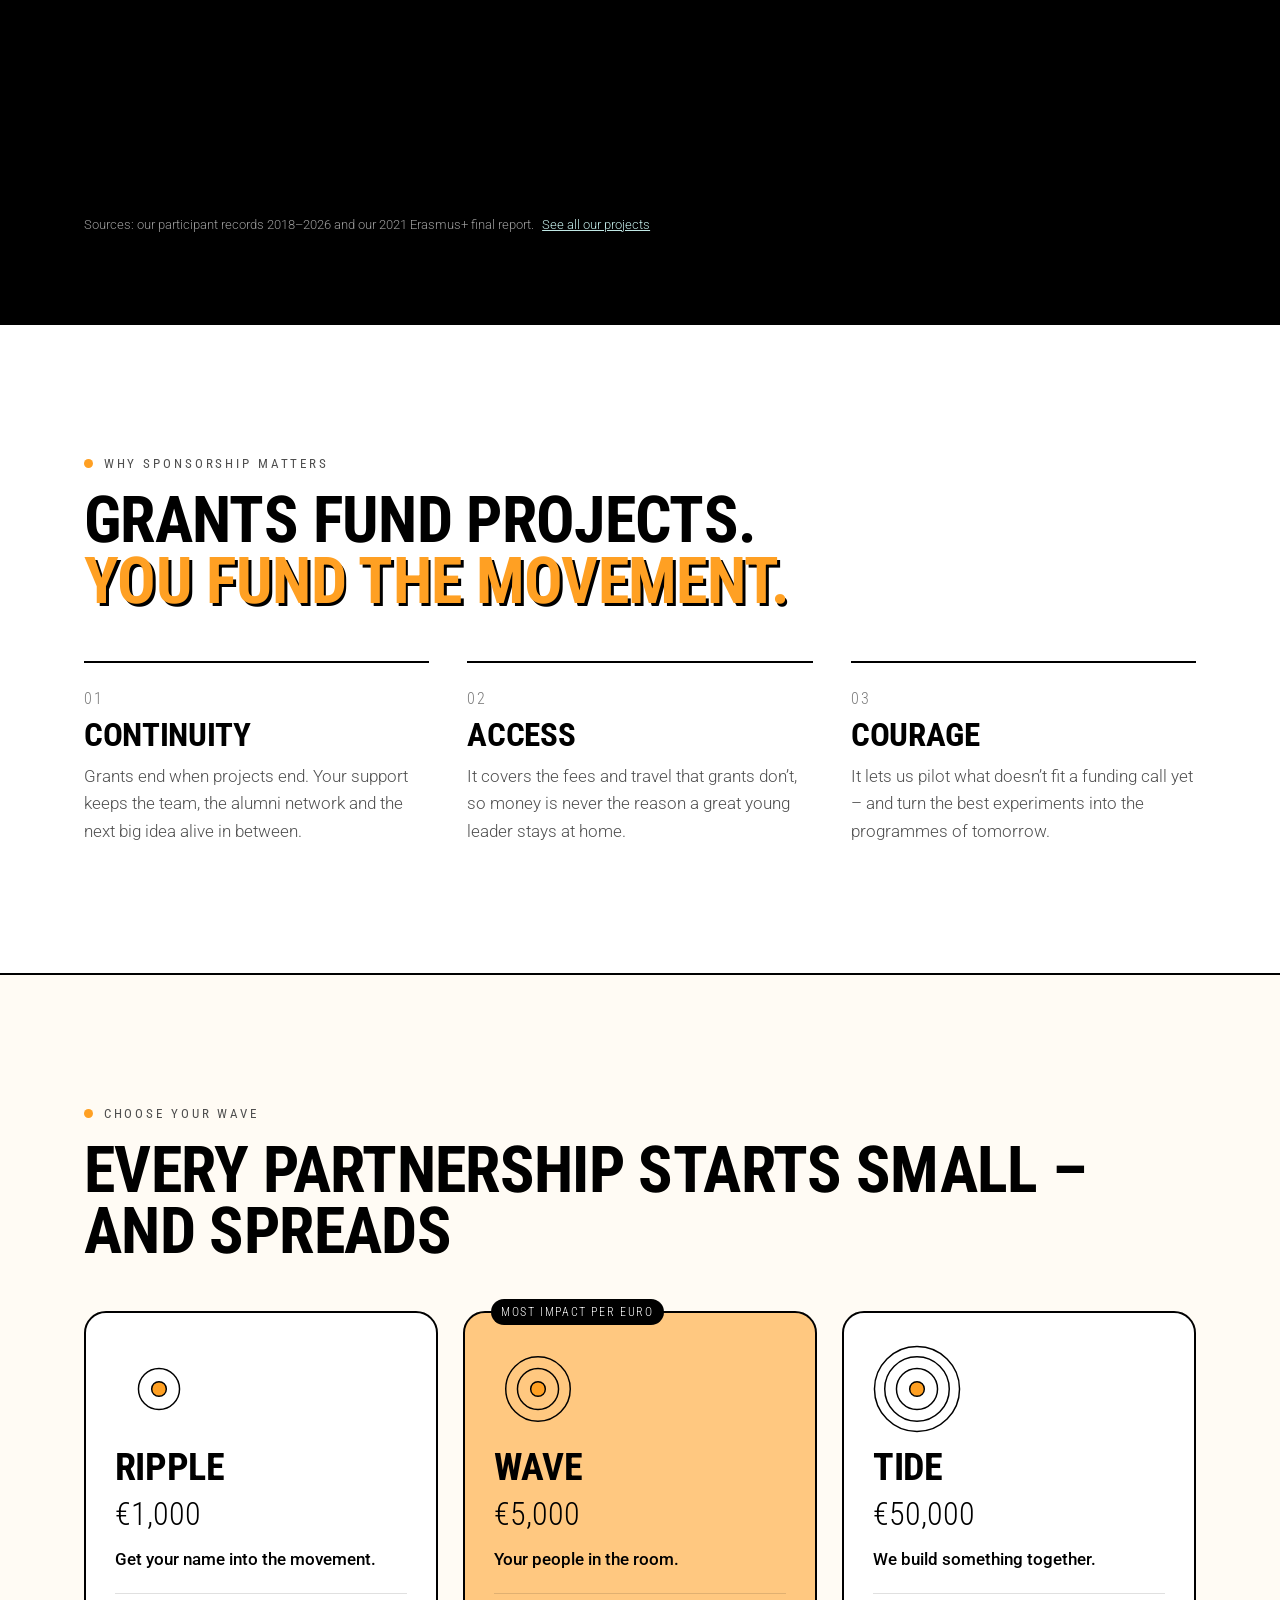
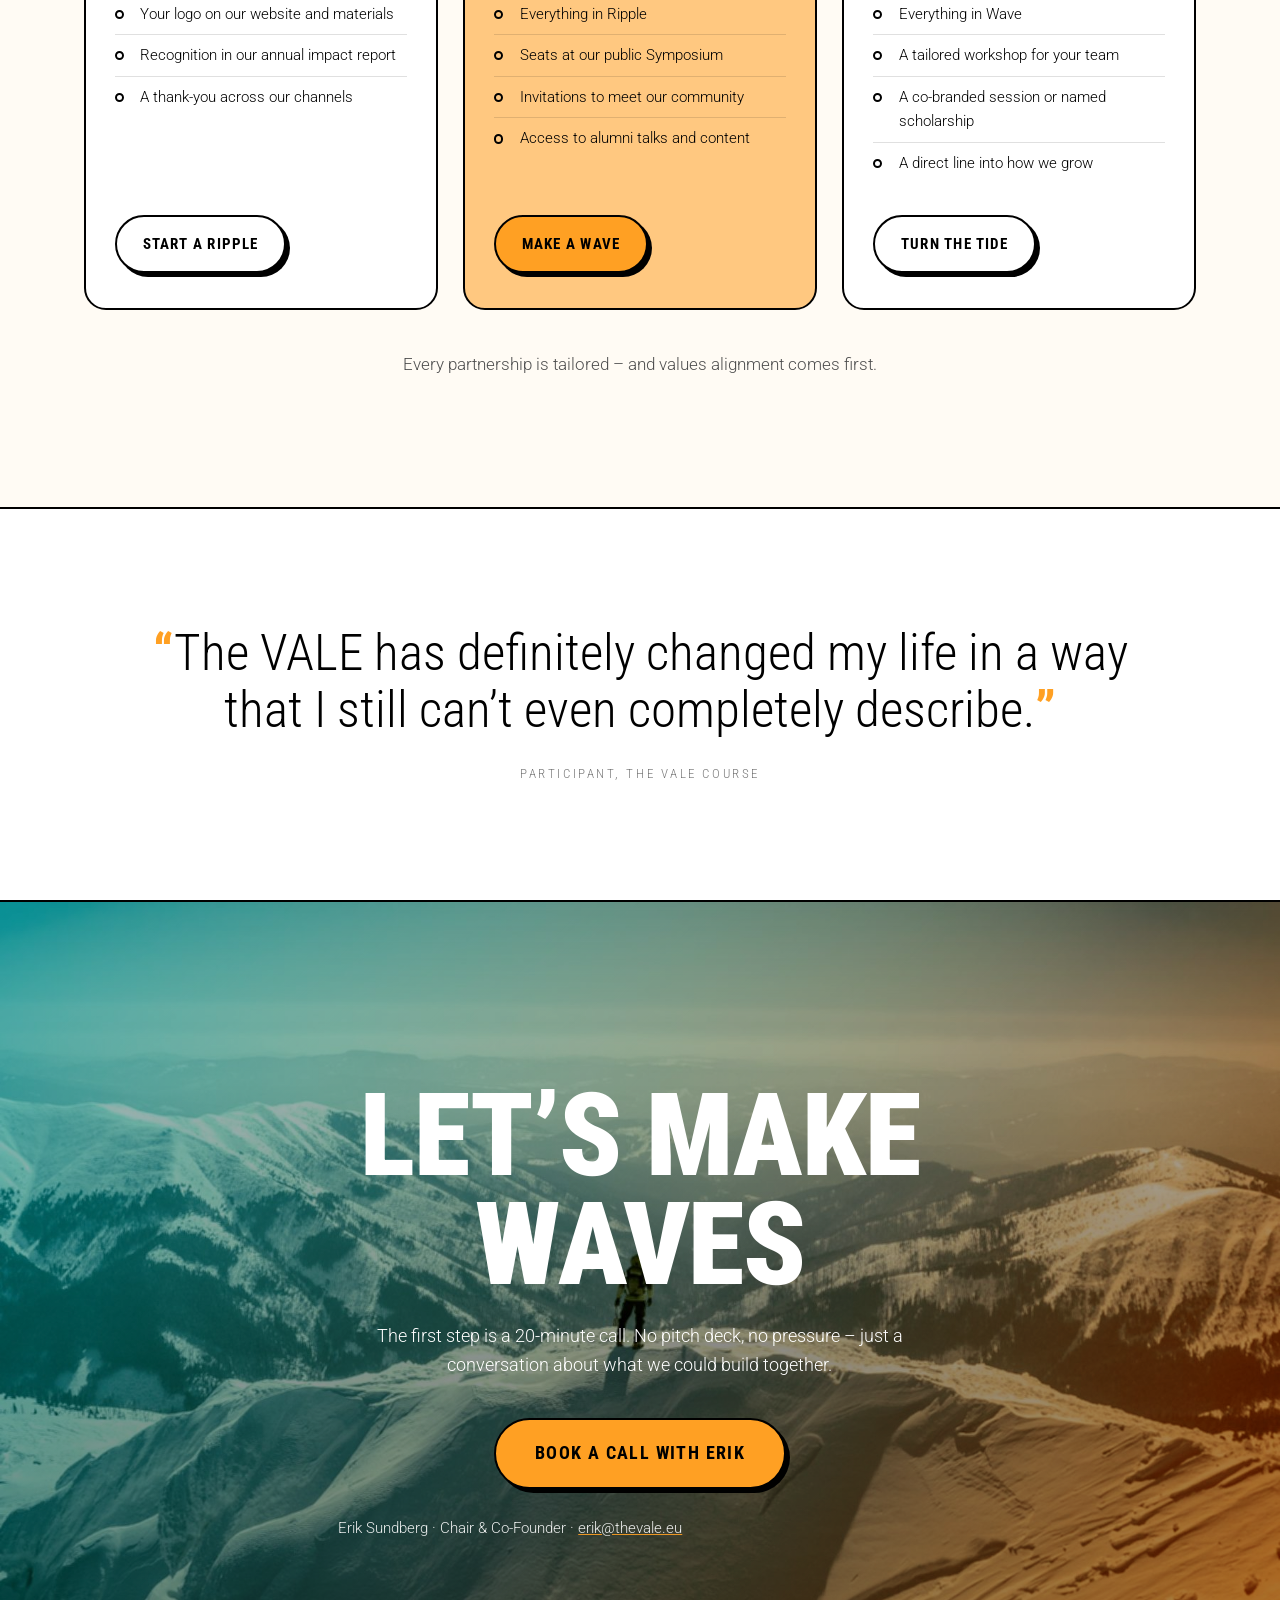
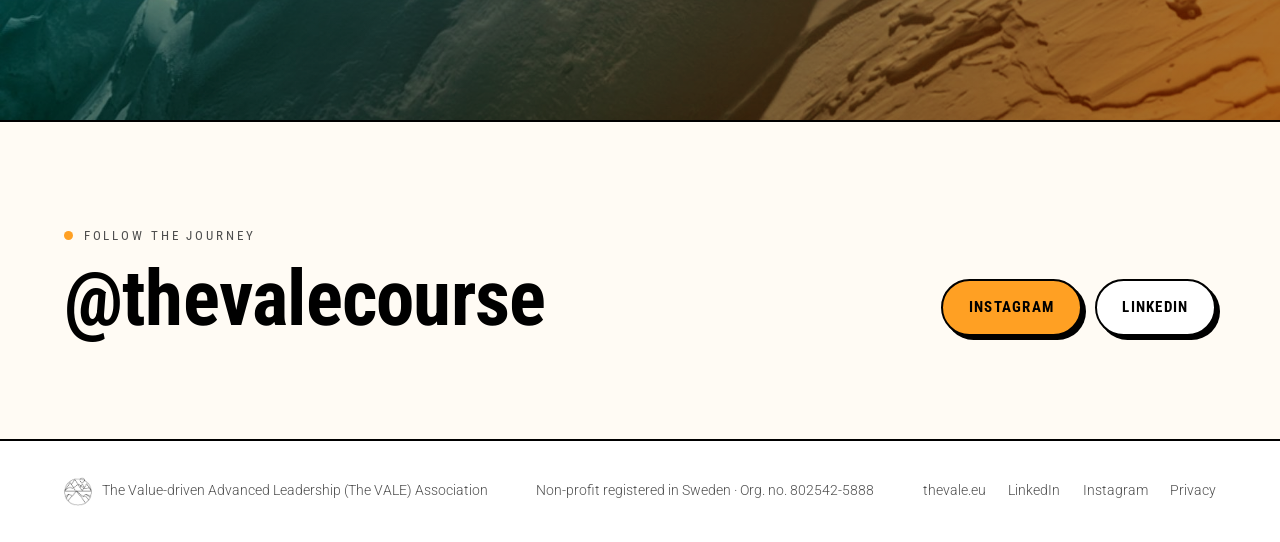
==== commit e3801fc2: "Turn the impact box into a scroll story on the map of Europe Four stages as you scroll: the countrie" ====
--- a/index.html
+++ b/index.html
@@ -145,56 +145,150 @@
     </section>
 
     <!-- ============ IMPACT ============ -->
-    <!-- Figures from North Star (participant census 2018–2026) and the 2021 Erasmus+ final report -->
+    <!-- Scroll story: each step sets data-stage on the map. Figures from North Star (participant records 2018–2026)
+         and the 2021 Erasmus+ final report. Map: Natural Earth (public domain), projection baked in thevalenorthstar. -->
     <section class="impact" id="impact">
-      <div class="impact__card reveal">
-        <div class="impact__intro">
-          <p class="eyebrow eyebrow--light">The impact of our programmes</p>
-          <h2>A course is where the ripples start</h2>
-          <p class="impact__lede">Our courses last weeks. What they set in motion lasts for years.</p>
-          <svg class="impact__rings" viewBox="0 0 280 280" aria-hidden="true">
-            <circle class="iring iring--4" cx="140" cy="140" r="130"/>
-            <circle class="iring iring--3" cx="140" cy="140" r="100"/>
-            <circle class="iring iring--2" cx="140" cy="140" r="70"/>
-            <circle class="iring iring--1" cx="140" cy="140" r="40"/>
-            <circle class="icore" cx="140" cy="140" r="14"/>
-            <text class="ilabel" x="140" y="96">01</text>
-            <text class="ilabel" x="140" y="66">02</text>
-            <text class="ilabel" x="140" y="36">03</text>
-            <text class="ilabel" x="140" y="6">04</text>
+      <div class="impact__head reveal">
+        <p class="eyebrow eyebrow--light">The impact of our programmes</p>
+        <h2>Where the ripples go</h2>
+        <p class="impact__lede">Our courses last weeks. What they set in motion keeps moving for years – across borders, back home and back to us.</p>
+      </div>
+
+      <div class="impact__story" data-stage="1">
+        <figure class="impact__map" aria-hidden="true">
+          <svg viewBox="40 0 1760 1664" preserveAspectRatio="xMidYMid meet">
+<g class="lands">
+<path class="land land--chosen" d="M878 136L870 138L872 167L843 162L840 189L829 184L821 195L812 217L818 233L803 260L805 268L788 277L790 314L776 348L784 352L786 365L783 373L760 375L748 393L751 478L767 494L764 507L755 510L761 551L743 575L743 605L724 593L718 567L708 601L700 604L694 597L696 603L660 640L643 645L622 641L624 633L610 628L598 611L602 598L613 605L619 600L608 595L621 574L596 591L591 588L596 569L618 562L607 560L617 544L626 536L626 548L637 532L618 539L593 569L595 549L607 548L598 544L595 533L607 522L595 524L594 506L633 503L639 512L639 506L652 501L648 491L642 503L630 496L625 503L597 499L595 488L603 486L595 468L634 470L603 466L601 455L618 445L632 446L623 445L628 436L655 440L653 435L663 431L636 432L654 416L665 416L676 428L666 413L676 405L671 398L675 393L687 394L687 400L698 393L705 403L720 400L719 393L732 384L730 373L705 398L695 389L715 357L734 342L733 331L757 320L760 314L750 322L745 314L761 286L756 280L778 270L762 274L762 255L776 248L770 243L777 233L800 228L783 226L791 212L803 221L796 203L789 208L787 201L801 194L795 189L806 181L813 196L809 177L831 169L813 166L836 136L837 122L848 126L842 120L850 107L858 105L859 121L866 96L866 124L876 114L871 97L883 90L893 97L880 81L899 71L913 86L910 74L923 37L940 42L937 75L951 33L957 57L962 51L963 23L976 25L973 40L978 39L983 57L984 28L1021 39L1015 54L993 59L1007 63L1012 73L1019 65L1032 71L1032 77L1021 75L1011 107L1005 78L978 67L962 78L958 90L961 122L952 142L932 136L925 145L909 145L891 123L878 136ZM906 49L899 63L886 60L906 49ZM790 150L791 165L778 163L790 150ZM849 93L854 94L852 104L844 116L834 118L846 85L849 93ZM824 117L832 121L833 134L820 144L817 129L824 117ZM801 166L809 151L813 162L805 173L777 185L795 164L794 145L802 133L801 166Z"><title>Norway</title></path>
+<path class="land land--chosen" d="M923 641L917 647L922 661L906 685L902 656L910 642L923 641ZM868 717L864 705L876 668L868 717ZM737 600L743 605L743 575L761 551L755 510L764 507L767 494L751 478L748 393L760 375L783 373L786 365L784 352L776 348L790 314L788 277L805 268L803 260L818 233L812 217L821 195L829 184L840 189L843 162L872 167L870 138L878 136L937 174L939 197L954 224L955 249L967 267L949 274L935 271L934 283L921 298L925 306L920 322L930 336L919 365L881 402L874 420L868 417L869 434L860 435L866 447L865 472L859 471L858 477L865 517L881 520L909 555L888 575L902 572L897 586L869 609L851 612L868 617L862 620L862 699L851 726L825 726L816 735L812 762L779 763L780 748L766 724L775 724L771 717L776 708L764 696L734 630L731 602L737 600Z"><title>Sweden</title></path>
+<path class="land land--chosen" d="M967 267L955 249L954 224L939 197L937 174L878 136L891 123L909 145L925 145L932 136L952 142L961 122L962 78L981 67L1010 86L1011 107L1004 114L1010 116L1018 144L1046 160L1041 198L1076 244L1070 250L1077 279L1105 307L1101 330L1143 358L1125 427L1098 482L1072 495L1070 485L1056 505L1000 538L1002 528L994 520L986 530L985 514L958 509L954 464L936 420L944 399L940 392L955 385L953 376L974 348L985 310L998 304L992 277L978 271L975 263L967 267Z"><title>Finland</title></path>
+<path class="land land--chosen" d="M770 746L761 761L767 769L758 774L753 793L729 750L746 739L751 751L752 739L760 732L770 734L770 746ZM697 791L669 787L668 764L656 755L658 710L671 715L676 704L684 706L682 690L674 705L666 707L661 700L670 687L690 684L703 666L719 659L711 710L727 718L723 727L712 728L709 744L702 745L694 761L690 781L697 791ZM721 755L725 777L704 776L701 760L721 755ZM740 788L750 797L731 793L732 786L740 788Z"><title>Denmark</title></path>
+<path class="land land--chosen" d="M1123 617L1101 622L1068 606L1048 618L1048 596L1030 599L1016 563L1057 534L1092 535L1115 527L1119 531L1110 561L1129 600L1123 617ZM1001 593L1019 597L999 612L992 626L995 615L984 601L1001 593ZM1006 582L999 590L985 580L998 572L1006 582Z"><title>Estonia</title></path>
+<path class="land land--chosen" d="M1125 704L1074 681L1058 691L1006 694L983 713L978 679L988 643L1007 633L1040 662L1055 646L1048 618L1064 606L1101 622L1127 617L1137 627L1137 646L1143 645L1158 671L1148 692L1125 704Z"><title>Latvia</title></path>
+<path class="land land--chosen" d="M1040 783L1037 759L1029 752L993 748L983 713L996 700L1026 691L1058 691L1074 681L1125 704L1125 719L1133 720L1113 746L1112 769L1119 776L1110 771L1095 789L1064 798L1057 787L1040 783Z"><title>Lithuania</title></path>
+<path class="land land--applied" d="M262 726L231 748L241 765L249 767L260 757L265 775L277 778L272 782L270 829L252 852L255 857L238 853L204 865L195 859L195 866L180 870L152 867L162 860L145 859L163 851L142 849L157 838L147 831L163 833L161 826L170 821L194 822L163 818L196 798L169 780L170 774L181 774L178 768L187 767L179 762L179 745L219 755L234 740L218 734L236 717L252 716L249 728L263 713L270 721L262 726Z"><title>Ireland</title></path>
+<path class="land land--chosen" d="M349 905L323 910L303 891L288 893L280 880L315 866L321 840L305 842L319 829L343 825L351 830L353 823L361 829L354 819L364 790L356 791L349 769L366 755L341 758L320 750L316 757L312 748L330 722L328 704L336 703L333 692L320 702L329 688L316 696L307 722L301 722L329 663L316 671L306 660L317 656L325 620L331 611L341 614L337 604L348 598L354 583L397 590L391 603L369 616L362 632L413 636L418 646L391 685L372 690L382 691L386 698L367 705L357 700L375 710L386 709L406 733L411 774L437 804L439 828L419 820L441 841L443 849L433 859L438 865L447 859L466 863L477 880L460 912L434 926L462 934L446 952L424 957L379 944L359 954L333 944L321 946L310 962L296 952L267 963L253 959L304 917L333 922L357 901L349 905ZM452 512L457 517L448 541L450 529L442 522L452 512ZM311 679L297 678L301 664L313 672L311 679ZM298 695L297 706L290 708L288 698L298 695ZM322 587L297 610L299 590L308 592L322 580L322 587ZM314 625L312 634L323 639L314 647L299 624L311 617L314 625ZM277 776L265 775L260 757L249 767L241 765L231 748L262 726L291 727L297 747L291 754L299 754L300 762L295 759L294 772L277 776Z"><title>United Kingdom</title></path>
+<path class="land land--chosen" d="M589 973L579 968L585 954L564 939L545 942L520 932L542 937L535 921L551 899L561 871L593 854L618 852L628 860L623 888L613 893L621 906L613 921L591 925L597 941L594 955L586 960L589 973ZM541 941L531 948L516 939L541 941Z"><title>Netherlands</title></path>
+<path class="land land--chosen" d="M690 1122L661 1111L656 1119L630 1117L632 1092L649 1056L607 1046L596 1032L601 1017L591 1003L598 987L586 960L594 955L597 941L591 925L613 921L621 906L613 893L622 889L627 874L629 843L651 842L653 852L659 846L663 856L667 834L683 835L698 849L675 830L675 816L668 812L677 807L669 787L701 793L701 807L731 811L729 829L742 831L772 806L803 819L808 832L818 837L824 861L817 876L832 891L833 923L847 948L841 968L827 959L829 966L789 990L778 991L770 1001L765 995L783 1035L818 1063L816 1073L809 1072L806 1082L788 1094L797 1123L772 1113L736 1128L718 1121L710 1133L703 1123L690 1122ZM802 809L802 813L789 812L792 795L802 809Z"><title>Germany</title></path>
+<path class="land land--chosen" d="M1086 905L1105 932L1108 947L1075 999L1083 1021L1046 1009L1009 1016L1002 1027L993 1027L981 1010L968 1021L954 1001L926 993L927 984L903 981L907 990L897 997L883 983L889 976L885 973L877 975L847 959L842 967L847 948L833 923L832 891L817 876L824 861L818 837L827 841L826 833L817 827L868 808L877 796L915 779L933 784L925 782L941 798L1043 780L1059 789L1080 836L1084 851L1068 873L1083 882L1086 905Z"><title>Poland</title></path>
+<path class="land land--chosen" d="M541 941L564 939L585 956L579 968L596 980L599 993L580 1010L580 1027L554 1014L554 998L545 1006L534 1005L535 992L521 988L507 965L499 968L493 960L492 949L512 940L531 948L541 941Z"><title>Belgium</title></path>
+<path class="land land--chosen" d="M687 1336L689 1367L676 1400L664 1391L656 1356L664 1345L681 1340L683 1326L687 1336ZM631 1118L611 1124L578 1178L585 1180L592 1169L603 1171L610 1193L602 1201L613 1217L596 1231L607 1243L603 1265L627 1273L622 1291L575 1321L541 1302L529 1304L504 1294L473 1320L476 1343L437 1342L427 1330L397 1316L388 1321L352 1311L326 1297L327 1288L317 1282L327 1273L348 1224L342 1224L353 1186L366 1213L362 1191L350 1178L356 1177L356 1151L337 1139L331 1124L329 1108L344 1108L321 1099L325 1093L315 1084L271 1067L262 1055L273 1051L267 1044L277 1045L263 1036L271 1030L311 1027L325 1044L365 1045L358 996L375 999L377 1013L404 1021L422 1017L414 1013L417 1004L449 995L461 985L466 956L492 949L497 966L507 965L521 988L535 992L534 1005L545 1006L554 998L554 1014L572 1028L593 1030L607 1046L649 1056L632 1092L631 1118Z"><title>France</title></path>
+<path class="land land--chosen" d="M964 1017L935 1048L917 1052L913 1064L900 1056L885 1059L853 1050L845 1069L830 1071L783 1035L765 995L770 1001L778 991L789 990L829 966L826 960L839 969L847 959L877 975L887 974L883 983L897 997L907 990L903 981L927 984L926 993L954 1001L964 1017Z"><title>Czechia</title></path>
+<path class="land" d="M1075 1020L1067 1053L1056 1057L1047 1049L1018 1054L1005 1074L994 1072L971 1085L970 1095L937 1097L919 1089L911 1074L917 1052L932 1051L957 1018L974 1020L981 1010L994 1027L1009 1016L1038 1010L1075 1020Z"><title>Slovakia</title></path>
+<path class="land" d="M1552 977L1534 985L1518 1009L1491 1024L1475 1055L1477 1038L1469 1053L1479 1072L1467 1064L1438 1062L1429 1073L1421 1070L1400 1081L1378 1078L1382 1070L1367 1069L1392 1065L1396 1057L1380 1060L1364 1038L1375 1062L1365 1064L1364 1059L1344 1076L1335 1111L1319 1122L1326 1142L1315 1137L1297 1151L1278 1145L1286 1140L1294 1113L1290 1095L1326 1087L1303 1068L1298 1054L1284 1048L1278 1027L1227 1016L1156 1068L1141 1060L1100 1061L1094 1069L1068 1052L1075 1020L1084 1019L1076 996L1108 947L1086 900L1095 900L1104 886L1142 875L1181 874L1199 882L1210 873L1227 877L1235 866L1245 875L1266 864L1279 871L1274 852L1280 833L1311 824L1315 810L1349 797L1374 815L1369 822L1377 840L1401 834L1410 838L1428 865L1441 858L1458 861L1476 844L1501 858L1504 850L1561 849L1568 863L1561 878L1572 882L1567 896L1581 906L1583 924L1559 936L1548 953L1552 977Z"><title>Ukraine</title></path>
+<path class="land" d="M75 1296L94 1292L95 1307L146 1313L146 1326L156 1334L127 1352L125 1383L116 1389L115 1405L94 1407L107 1438L90 1462L101 1477L79 1493L76 1518L59 1522L18 1511L28 1495L36 1449L43 1452L25 1446L26 1437L46 1422L30 1434L19 1432L28 1406L55 1376L66 1349L75 1296Z"><title>Portugal</title></path>
+<path class="land land--chosen" d="M464 1461L475 1467L460 1483L436 1469L465 1453L464 1461ZM316 1278L327 1288L326 1297L369 1319L392 1322L395 1315L415 1325L417 1336L476 1343L476 1365L434 1390L397 1397L385 1406L390 1411L380 1415L342 1460L344 1481L356 1496L328 1513L315 1544L283 1548L259 1574L180 1561L149 1569L130 1583L116 1573L107 1550L116 1539L108 1541L96 1518L76 1518L76 1502L101 1477L90 1462L107 1438L94 1407L115 1405L116 1389L125 1383L127 1352L156 1333L146 1326L146 1313L95 1307L94 1292L73 1296L82 1282L82 1265L74 1265L79 1257L72 1246L75 1238L129 1224L147 1238L187 1243L228 1262L316 1278Z"><title>Spain</title></path>
+<path class="land land--chosen" d="M690 1122L688 1143L708 1153L718 1151L718 1166L707 1164L708 1181L702 1175L689 1177L682 1169L671 1199L655 1171L634 1194L611 1194L603 1170L592 1169L577 1181L584 1161L614 1122L657 1119L661 1111L690 1122Z"><title>Switzerland</title></path>
+<path class="land land--chosen" d="M690 1134L690 1122L696 1120L710 1133L718 1121L736 1128L772 1113L797 1123L789 1092L806 1082L809 1072L816 1073L818 1063L826 1070L845 1069L853 1050L910 1059L921 1090L920 1104L900 1107L909 1113L902 1119L904 1136L890 1153L857 1159L847 1169L781 1160L771 1141L743 1147L735 1156L715 1147L708 1153L691 1143L690 1134Z"><title>Austria</title></path>
+<path class="land land--chosen" d="M1068 1052L1094 1069L1070 1093L1053 1151L1037 1161L1006 1164L971 1187L951 1188L893 1145L904 1137L902 1119L909 1113L900 1107L920 1104L921 1090L941 1099L970 1095L971 1085L994 1072L1005 1074L1018 1054L1068 1052Z"><title>Hungary</title></path>
+<path class="land land--chosen" d="M1278 1145L1297 1151L1315 1137L1326 1142L1326 1161L1312 1169L1311 1159L1305 1164L1308 1218L1256 1211L1210 1244L1126 1253L1127 1241L1108 1228L1114 1220L1106 1216L1094 1226L1069 1217L1071 1202L1047 1191L1044 1178L1026 1164L1052 1152L1070 1093L1100 1061L1144 1060L1156 1068L1191 1047L1193 1037L1204 1032L1258 1079L1278 1145Z"><title>Romania</title></path>
+<path class="land land--applied" d="M1202 1032L1227 1016L1278 1027L1284 1048L1315 1073L1325 1088L1290 1095L1294 1113L1286 1141L1278 1145L1272 1140L1269 1101L1258 1079L1213 1035L1202 1032Z"><title>Moldova</title></path>
+<path class="land land--applied" d="M1810 1161L1781 1151L1775 1161L1744 1171L1744 1149L1723 1124L1665 1112L1666 1104L1683 1098L1716 1099L1752 1084L1790 1087L1795 1094L1812 1076L1822 1078L1822 1070L1850 1068L1855 1081L1885 1082L1883 1097L1904 1103L1902 1115L1860 1118L1851 1135L1810 1161Z"><title>Georgia</title></path>
+<path class="land land--chosen" d="M610 1193L634 1194L655 1171L673 1198L682 1169L689 1177L702 1175L707 1181L707 1164L718 1166L718 1152L735 1156L743 1147L771 1141L779 1158L820 1165L810 1177L818 1181L814 1189L827 1206L806 1200L777 1215L775 1225L785 1237L777 1248L782 1271L822 1299L838 1338L857 1357L879 1369L913 1369L905 1387L979 1419L1000 1442L996 1455L977 1436L944 1431L933 1464L955 1479L958 1496L939 1507L938 1525L922 1547L907 1544L924 1502L903 1456L876 1446L869 1427L854 1431L858 1425L844 1422L832 1404L810 1404L794 1395L759 1359L743 1355L743 1348L721 1329L710 1284L664 1263L639 1287L622 1291L627 1273L603 1265L607 1243L596 1231L613 1218L602 1201L610 1193ZM904 1536L889 1571L897 1589L892 1606L869 1602L855 1589L800 1570L792 1560L802 1543L809 1549L822 1542L841 1550L904 1536ZM691 1423L697 1440L689 1500L671 1497L667 1509L656 1511L648 1498L653 1470L643 1421L655 1424L678 1406L691 1423Z"><title>Italy</title></path>
+<path class="land land--applied" d="M908 1160L881 1176L883 1191L871 1198L874 1209L857 1210L849 1202L843 1211L818 1211L827 1206L814 1189L818 1181L810 1177L820 1165L847 1169L857 1159L890 1153L893 1145L908 1160Z"><title>Slovenia</title></path>
+<path class="land" d="M818 1211L843 1211L849 1202L857 1210L874 1209L871 1198L883 1191L880 1177L901 1159L951 1188L969 1188L985 1178L991 1201L1004 1209L996 1210L992 1226L982 1217L925 1214L906 1228L889 1221L889 1240L910 1268L944 1295L956 1317L932 1299L901 1296L873 1268L882 1263L865 1249L860 1228L850 1219L842 1217L829 1241L818 1211ZM986 1331L990 1337L938 1316L964 1318L986 1331Z"><title>Croatia</title></path>
+<path class="land" d="M1069 1217L1094 1226L1106 1216L1114 1220L1108 1226L1116 1236L1108 1258L1132 1282L1118 1300L1120 1323L1092 1331L1096 1311L1083 1310L1061 1290L1048 1311L1008 1288L1016 1278L1006 1265L1017 1260L1000 1249L1005 1224L994 1225L994 1213L1004 1208L991 1201L985 1178L1006 1164L1025 1164L1044 1178L1047 1191L1071 1202L1069 1217Z"><title>Serbia</title></path>
+<path class="land land--applied" d="M1308 1301L1292 1307L1281 1302L1262 1312L1247 1326L1251 1341L1245 1346L1223 1354L1195 1345L1144 1365L1144 1346L1118 1324L1123 1318L1118 1300L1132 1282L1114 1269L1108 1248L1116 1236L1127 1241L1126 1253L1210 1244L1256 1211L1308 1218L1308 1235L1297 1237L1296 1268L1285 1283L1308 1301Z"><title>Bulgaria</title></path>
+<path class="land land--applied" d="M1879 1201L1884 1192L1892 1198L1911 1190L1934 1212L1912 1217L1879 1201ZM2028 1183L2020 1189L1992 1181L1998 1169L1988 1163L1991 1153L1976 1147L1945 1204L1932 1178L1897 1175L1905 1168L1903 1158L1882 1154L1880 1139L1860 1137L1863 1132L1854 1129L1860 1118L1904 1113L1904 1103L1882 1096L1885 1082L1896 1080L1923 1093L1939 1088L1952 1049L1996 1076L2034 1081L2012 1099L2024 1137L2019 1166L2028 1183Z"><title>Azerbaijan</title></path>
+<path class="land land--applied" d="M1004 1223L1000 1248L1017 1260L1006 1265L1016 1281L999 1286L1002 1296L996 1294L985 1313L986 1331L956 1317L944 1295L910 1268L889 1240L890 1220L906 1228L925 1214L1004 1223Z"><title>Bosnia and Herzegovina</title></path>
+<path class="land land--applied" d="M1020 1359L1017 1345L1028 1322L1058 1340L1062 1380L1084 1407L1075 1431L1063 1439L1062 1454L1027 1425L1032 1424L1026 1413L1029 1368L1020 1359Z"><title>Albania</title></path>
+<path class="land land--chosen" d="M1744 1171L1775 1161L1782 1151L1819 1165L1835 1199L1860 1193L1879 1201L1870 1199L1870 1217L1860 1224L1892 1261L1892 1283L1908 1285L1923 1306L1911 1321L1900 1310L1887 1320L1855 1328L1846 1346L1837 1340L1818 1359L1791 1371L1753 1407L1733 1415L1710 1414L1688 1435L1659 1438L1666 1463L1658 1469L1654 1487L1645 1486L1637 1470L1645 1450L1637 1441L1619 1463L1592 1461L1565 1500L1535 1517L1476 1498L1450 1503L1449 1531L1424 1543L1405 1540L1392 1525L1339 1538L1364 1518L1329 1528L1337 1518L1316 1500L1319 1484L1284 1478L1286 1461L1297 1473L1312 1464L1303 1464L1296 1455L1303 1446L1288 1430L1293 1417L1267 1427L1265 1403L1280 1381L1314 1376L1317 1367L1322 1372L1357 1363L1348 1358L1353 1352L1381 1340L1355 1337L1353 1325L1423 1310L1450 1273L1478 1251L1526 1237L1532 1230L1546 1241L1571 1234L1588 1248L1598 1240L1656 1239L1686 1217L1715 1212L1744 1171ZM1308 1301L1318 1318L1350 1325L1349 1336L1300 1349L1265 1399L1265 1388L1280 1370L1257 1376L1254 1371L1267 1337L1254 1323L1281 1302L1292 1307L1308 1301Z"><title>Türkiye</title></path>
+<path class="land land--applied" d="M874 1645L865 1639L874 1645ZM864 1637L859 1636L864 1637Z"><title>Malta</title></path>
+<path class="land" d="M1083 1509L1090 1523L1075 1520L1083 1509ZM1058 1465L1042 1452L1051 1450L1058 1465ZM1178 1468L1205 1477L1213 1495L1225 1497L1224 1504L1204 1489L1159 1475L1178 1468ZM1277 1482L1270 1483L1266 1468L1277 1468L1277 1482ZM1279 1431L1288 1442L1284 1446L1270 1444L1275 1438L1269 1444L1260 1441L1279 1431ZM1240 1409L1238 1417L1228 1417L1227 1411L1240 1409ZM1360 1570L1353 1560L1369 1544L1360 1570ZM1218 1617L1229 1613L1238 1622L1288 1612L1292 1622L1310 1609L1307 1624L1257 1638L1243 1630L1210 1632L1208 1619L1213 1613L1218 1617ZM1254 1325L1267 1337L1259 1346L1256 1370L1220 1366L1177 1386L1183 1400L1201 1409L1179 1405L1189 1420L1169 1410L1180 1422L1170 1422L1165 1412L1150 1407L1149 1398L1140 1404L1142 1425L1173 1459L1168 1463L1167 1456L1158 1455L1165 1466L1149 1477L1202 1495L1209 1519L1187 1508L1172 1518L1191 1535L1180 1542L1163 1535L1186 1581L1168 1569L1160 1585L1144 1562L1139 1576L1125 1562L1127 1548L1105 1527L1126 1505L1165 1516L1176 1506L1147 1497L1114 1508L1108 1501L1103 1508L1086 1487L1098 1484L1097 1478L1083 1480L1054 1453L1063 1453L1063 1439L1075 1431L1084 1407L1081 1397L1102 1393L1114 1379L1135 1375L1139 1366L1181 1349L1196 1345L1223 1354L1245 1346L1251 1341L1247 1328L1254 1325Z"><title>Greece</title></path>
+<path class="land land--applied" d="M1542 1555L1592 1548L1557 1579L1538 1577L1530 1569L1528 1564L1542 1555Z"><title>Cyprus</title></path>
+<path class="land" d="M246 189L265 189L251 197L257 204L250 214L258 216L253 224L267 232L260 253L223 274L138 284L113 265L114 253L109 254L104 241L75 232L80 222L88 228L108 221L96 218L111 210L100 209L100 195L76 185L75 178L115 190L120 185L108 179L125 174L110 160L90 158L83 148L93 153L95 141L108 150L101 141L107 142L106 135L111 137L115 131L125 151L123 134L132 136L124 128L128 125L137 130L144 154L139 166L134 165L133 187L146 175L150 181L165 161L171 180L179 168L190 168L193 192L198 173L207 187L218 179L229 184L239 172L246 189Z"><title>Iceland</title></path>
+<path class="land" d="M1300 824L1283 831L1276 841L1279 871L1266 864L1245 875L1235 866L1227 877L1210 873L1199 882L1181 874L1128 877L1104 886L1086 905L1083 882L1068 873L1084 848L1062 798L1084 796L1110 771L1119 776L1112 769L1113 746L1133 720L1125 719L1125 704L1148 692L1155 675L1187 674L1196 685L1212 672L1232 680L1240 715L1276 740L1277 750L1296 749L1307 759L1297 778L1277 779L1275 788L1300 824Z"><title>Belarus</title></path>
+<path class="land" d="M591 1002L601 1017L596 1032L580 1027L580 1010L591 1002Z"><title>Luxembourg</title></path>
+<path class="land" d="M1092 1331L1114 1323L1135 1335L1144 1346L1144 1364L1102 1393L1073 1396L1062 1380L1061 1354L1067 1343L1092 1331Z"><title>North Macedonia</title></path>
+<path class="land" d="M1007 1285L1048 1310L1039 1316L1037 1328L1027 1323L1017 1345L1020 1359L987 1333L985 1311L996 1294L1002 1296L999 1286L1007 1285Z"><title>Montenegro</title></path>
+<path class="land" d="M1048 1311L1061 1290L1083 1310L1096 1311L1092 1331L1067 1343L1062 1353L1057 1338L1041 1325L1039 1316L1048 1311Z"><title>Kosovo</title></path>
+<path class="land" d="M1877 1199L1856 1193L1835 1199L1826 1173L1810 1161L1854 1129L1863 1132L1860 1137L1880 1139L1882 1154L1903 1158L1905 1168L1897 1175L1932 1178L1945 1204L1934 1212L1910 1189L1902 1197L1884 1192L1877 1199Z"><title>Armenia</title></path>
+<path class="land" d="M2757 -1378L2743 -1368L2701 -1395L2642 -1381L2607 -1407L2594 -1448L2456 -1481L2434 -1475L2493 -1414L2517 -1369L2473 -1351L2471 -1259L2348 -1195L2346 -1139L2380 -1069L2410 -1045L2415 -1060L2442 -1060L2539 -1016L2574 -973L2558 -870L2598 -821L2621 -752L2614 -691L2587 -680L2571 -648L2572 -548L2552 -525L2518 -531L2473 -454L2515 -407L2549 -406L2569 -370L2540 -299L2515 -299L2488 -254L2516 -136L2516 -80L2480 -78L2485 -58L2470 -36L2393 -23L2380 31L2349 34L2359 66L2235 47L2188 56L2177 36L2177 118L2165 139L2146 115L2133 144L2115 138L2102 164L2058 137L2028 169L1998 277L1938 358L1959 385L1985 379L1966 399L1984 422L1977 454L2026 448L2032 482L2009 493L2008 516L1955 525L1928 551L1922 581L1887 583L1898 602L1846 586L1815 595L1800 618L1782 616L1757 693L1776 718L1767 727L1734 718L1737 764L1757 811L1787 829L1811 817L1852 842L1845 856L1871 857L1866 881L1836 910L1839 967L1881 997L1879 980L1892 1018L1948 1048L1941 1086L1832 1069L1795 1094L1752 1084L1665 1112L1538 1079L1538 1065L1564 1057L1562 1027L1577 1016L1547 1001L1583 966L1577 958L1552 977L1548 967L1557 938L1583 924L1561 849L1501 858L1476 844L1428 865L1410 838L1377 840L1374 815L1349 797L1300 824L1275 788L1306 758L1240 715L1231 679L1162 676L1137 646L1110 561L1112 514L1156 493L1111 472L1098 482L1143 358L1101 330L1105 307L1077 279L1076 244L1041 198L1046 160L1018 144L1004 114L1043 53L1062 57L1057 71L1074 67L1075 84L1079 71L1114 64L1221 90L1243 124L1218 174L1139 183L1085 172L1153 207L1185 268L1240 277L1246 260L1208 244L1205 224L1266 227L1274 213L1247 185L1266 128L1308 132L1257 43L1234 33L1275 20L1303 37L1287 70L1326 80L1339 62L1331 17L1357 -37L1368 -34L1367 -71L1376 -78L1381 -40L1404 -54L1400 -73L1421 -90L1430 -126L1459 -112L1452 -146L1423 -157L1423 -175L1468 -200L1554 -214L1538 -242L1494 -232L1435 -274L1427 -309L1388 -359L1422 -385L1464 -343L1491 -340L1568 -286L1596 -287L1647 -210L1646 -194L1618 -182L1627 -175L1669 -212L1635 -285L1594 -307L1597 -333L1626 -337L1654 -319L1676 -340L1659 -324L1612 -352L1586 -338L1572 -307L1518 -350L1474 -357L1459 -396L1431 -415L1495 -381L1536 -416L1476 -402L1490 -421L1474 -426L1477 -453L1518 -466L1529 -485L1569 -450L1578 -447L1558 -467L1596 -452L1529 -489L1480 -472L1433 -491L1446 -568L1462 -548L1480 -553L1462 -550L1452 -574L1408 -567L1406 -583L1388 -589L1371 -672L1369 -660L1361 -666L1376 -697L1361 -722L1383 -728L1350 -725L1353 -753L1327 -749L1292 -780L1307 -799L1322 -781L1328 -812L1348 -802L1334 -851L1361 -866L1350 -872L1382 -878L1372 -865L1387 -880L1527 -780L1489 -840L1475 -852L1476 -838L1462 -845L1459 -860L1473 -868L1461 -878L1520 -890L1479 -885L1465 -906L1461 -950L1476 -947L1483 -965L1476 -997L1455 -1010L1434 -1003L1433 -1043L1419 -1055L1427 -1075L1457 -1076L1466 -1093L1470 -1072L1516 -1134L1453 -1136L1465 -1157L1437 -1183L1440 -1214L1419 -1208L1406 -1231L1394 -1214L1377 -1218L1382 -1203L1354 -1218L1345 -1209L1307 -1274L1337 -1261L1306 -1284L1345 -1283L1301 -1287L1281 -1313L1284 -1326L1303 -1321L1288 -1379L1225 -1410L1196 -1441L1215 -1474L1204 -1493L1214 -1517L1233 -1527L1200 -1505L1166 -1508L1113 -1541L1091 -1540L1079 -1585L1062 -1589L1041 -1542L952 -1577L890 -1626L927 -1776L965 -1787L995 -1762L1007 -1760L995 -1774L1051 -1764L987 -1776L960 -1864L977 -1875L1020 -1848L1213 -1886L1229 -1899L1245 -1868L1297 -1855L1332 -1863L1317 -1843L1365 -1848L1389 -1829L1482 -1866L1480 -1883L1457 -1891L1492 -1913L1494 -1940L1511 -1938L1494 -1927L1505 -1923L1531 -1927L1556 -1939L1565 -1966L1636 -1950L1667 -1978L1713 -1954L1759 -1979L1823 -1975L1723 -1847L1666 -1815L1628 -1814L1613 -1800L1573 -1816L1368 -1800L1324 -1762L1293 -1767L1337 -1744L1366 -1773L1379 -1762L1455 -1766L1440 -1757L1455 -1752L1418 -1730L1492 -1695L1606 -1706L1619 -1712L1608 -1736L1699 -1683L1668 -1690L1702 -1633L1737 -1629L1849 -1517L2053 -1466L2141 -1425L2147 -1443L2130 -1465L2166 -1474L2130 -1490L2167 -1490L2129 -1515L2147 -1519L2113 -1514L2095 -1539L2108 -1595L2122 -1583L2146 -1612L2220 -1607L2297 -1628L2455 -1593L2627 -1522L2698 -1461L2705 -1431L2686 -1430L2703 -1416L2693 -1418L2757 -1378ZM1316 -45L1302 -14L1289 -44L1316 -45ZM986 749L987 766L993 748L1029 752L1040 783L957 791L986 749ZM1433 1069L1467 1064L1500 1084L1532 1068L1531 1085L1503 1093L1458 1141L1446 1113L1410 1110L1433 1069Z"><title>Russia</title></path>
+</g>
+<g class="arcs">
+<path class="arc" pathLength="1" style="--i:0" d="M754 374 Q624 600 704 849"/>
+<path class="arc" pathLength="1" style="--i:1" d="M836 486 Q690 638 704 849"/>
+<path class="arc" pathLength="1" style="--i:2" d="M995 322 Q734 521 704 849"/>
+<path class="arc" pathLength="1" style="--i:3" d="M688 725 Q669 791 704 849"/>
+<path class="arc" pathLength="1" style="--i:4" d="M1084 580 Q835 631 704 849"/>
+<path class="arc" pathLength="1" style="--i:5" d="M1075 660 Q848 673 704 849"/>
+<path class="arc" pathLength="1" style="--i:6" d="M1066 744 Q862 717 704 849"/>
+<path class="arc" pathLength="1" style="--i:8" d="M368 801 Q525 899 704 849"/>
+<path class="arc" pathLength="1" style="--i:9" d="M583 921 Q659 912 704 849"/>
+<path class="arc" pathLength="1" style="--i:11" d="M946 915 Q840 829 704 849"/>
+<path class="arc" pathLength="1" style="--i:0" d="M545 976 Q652 947 704 849"/>
+<path class="arc" pathLength="1" style="--i:1" d="M449 1125 Q637 1043 704 849"/>
+<path class="arc" pathLength="1" style="--i:2" d="M871 1009 Q823 892 704 849"/>
+<path class="arc" pathLength="1" style="--i:6" d="M216 1390 Q579 1227 704 849"/>
+<path class="arc" pathLength="1" style="--i:7" d="M662 1160 Q751 1014 704 849"/>
+<path class="arc" pathLength="1" style="--i:8" d="M799 1116 Q810 962 704 849"/>
+<path class="arc" pathLength="1" style="--i:9" d="M980 1110 Q899 919 704 849"/>
+<path class="arc" pathLength="1" style="--i:10" d="M1182 1157 Q1011 898 704 849"/>
+<path class="arc" pathLength="1" style="--i:1" d="M774 1281 Q834 1050 704 849"/>
+<path class="arc" pathLength="1" style="--i:9" d="M1569 1367 Q1250 918 704 849"/>
+</g>
+<g class="dots">
+<g class="dot" style="--r:23.7;--i:0" transform="translate(754 374)"><circle class="ripple" r="23.7"/><circle class="ripple ripple--late" r="23.7"/><circle class="core" r="23.7"/></g>
+<g class="dot" style="--r:24.9;--i:1" transform="translate(836 486)"><circle class="ripple" r="24.9"/><circle class="ripple ripple--late" r="24.9"/><circle class="core" r="24.9"/></g>
+<g class="dot" style="--r:23.7;--i:2" transform="translate(995 322)"><circle class="ripple" r="23.7"/><circle class="ripple ripple--late" r="23.7"/><circle class="core" r="23.7"/></g>
+<g class="dot" style="--r:26.0;--i:3" transform="translate(688 725)"><circle class="ripple" r="26.0"/><circle class="ripple ripple--late" r="26.0"/><circle class="core" r="26.0"/></g>
+<g class="dot" style="--r:28.0;--i:4" transform="translate(1084 580)"><circle class="ripple" r="28.0"/><circle class="ripple ripple--late" r="28.0"/><circle class="core" r="28.0"/></g>
+<g class="dot" style="--r:17.5;--i:5" transform="translate(1075 660)"><circle class="ripple" r="17.5"/><circle class="ripple ripple--late" r="17.5"/><circle class="core" r="17.5"/></g>
+<g class="dot" style="--r:19.4;--i:6" transform="translate(1066 744)"><circle class="ripple" r="19.4"/><circle class="ripple ripple--late" r="19.4"/><circle class="core" r="19.4"/></g>
+<g class="dot" style="--r:19.4;--i:8" transform="translate(368 801)"><circle class="ripple" r="19.4"/><circle class="ripple ripple--late" r="19.4"/><circle class="core" r="19.4"/></g>
+<g class="dot" style="--r:15.0;--i:9" transform="translate(583 921)"><circle class="ripple" r="15.0"/><circle class="ripple ripple--late" r="15.0"/><circle class="core" r="15.0"/></g>
+<g class="dot" style="--r:39.0;--i:10" transform="translate(710 952)"><circle class="ripple" r="39.0"/><circle class="ripple ripple--late" r="39.0"/><circle class="core" r="39.0"/></g>
+<g class="dot" style="--r:17.5;--i:11" transform="translate(946 915)"><circle class="ripple" r="17.5"/><circle class="ripple ripple--late" r="17.5"/><circle class="core" r="17.5"/></g>
+<g class="dot" style="--r:23.7;--i:0" transform="translate(545 976)"><circle class="ripple" r="23.7"/><circle class="ripple ripple--late" r="23.7"/><circle class="core" r="23.7"/></g>
+<g class="dot" style="--r:19.4;--i:1" transform="translate(449 1125)"><circle class="ripple" r="19.4"/><circle class="ripple ripple--late" r="19.4"/><circle class="core" r="19.4"/></g>
+<g class="dot" style="--r:17.5;--i:2" transform="translate(871 1009)"><circle class="ripple" r="17.5"/><circle class="ripple ripple--late" r="17.5"/><circle class="core" r="17.5"/></g>
+<g class="dot" style="--r:23.7;--i:6" transform="translate(216 1390)"><circle class="ripple" r="23.7"/><circle class="ripple ripple--late" r="23.7"/><circle class="core" r="23.7"/></g>
+<g class="dot" style="--r:17.5;--i:7" transform="translate(662 1160)"><circle class="ripple" r="17.5"/><circle class="ripple ripple--late" r="17.5"/><circle class="core" r="17.5"/></g>
+<g class="dot" style="--r:21.0;--i:8" transform="translate(799 1116)"><circle class="ripple" r="21.0"/><circle class="ripple ripple--late" r="21.0"/><circle class="core" r="21.0"/></g>
+<g class="dot" style="--r:19.4;--i:9" transform="translate(980 1110)"><circle class="ripple" r="19.4"/><circle class="ripple ripple--late" r="19.4"/><circle class="core" r="19.4"/></g>
+<g class="dot" style="--r:15.0;--i:10" transform="translate(1182 1157)"><circle class="ripple" r="15.0"/><circle class="ripple ripple--late" r="15.0"/><circle class="core" r="15.0"/></g>
+<g class="dot" style="--r:17.5;--i:1" transform="translate(774 1281)"><circle class="ripple" r="17.5"/><circle class="ripple ripple--late" r="17.5"/><circle class="core" r="17.5"/></g>
+<g class="dot" style="--r:23.7;--i:9" transform="translate(1569 1367)"><circle class="ripple" r="23.7"/><circle class="ripple ripple--late" r="23.7"/><circle class="core" r="23.7"/></g>
+</g>
+<g class="hamburg" transform="translate(704 849)"><circle class="hamburg__pulse" r="26"/><circle class="hamburg__dot" r="15"/><text x="-34" y="8" text-anchor="end">Hamburg</text></g>
           </svg>
-        </div>
+          <figcaption class="impact__caption">
+            <span data-for="1">Applicants from 43 countries · participants from 24</span>
+            <span data-for="2">Workshops back home</span>
+            <span data-for="3">Stepping up to lead</span>
+            <span data-for="4">Hamburg · The VALE Forum · 2–6 December 2026</span>
+          </figcaption>
+        </figure>
 
         <ol class="impact__steps" role="list">
-          <li data-ring="1" tabindex="0">
+          <li data-step="1">
             <span class="step__num">01</span>
-            <h3>They’re chosen</h3>
-            <p class="step__fig">131</p>
-            <p>young leaders from 24 countries, selected from 239 applicants across six cohorts since 2018.</p>
+            <h3>They find us</h3>
+            <p class="step__fig">43</p>
+            <p>countries have sent us applicants, from Ireland to Mongolia. Most arrive by word of mouth: almost half of our participants first heard of us from an alum or trainer.</p>
           </li>
-          <li data-ring="2" tabindex="0">
+          <li data-step="2">
             <span class="step__num">02</span>
             <h3>They teach it forward</h3>
             <p class="step__fig">95%</p>
-            <p>of our 2021 cohort went on to teach others what they learned. Their 21 workshops reached 369 people that year alone.</p>
+            <p>of our 2021 cohort went on to teach others what they learned. Their 21 workshops back home reached 369 people in a single year.</p>
           </li>
-          <li data-ring="3" tabindex="0">
+          <li data-step="3">
             <span class="step__num">03</span>
             <h3>They step up</h3>
             <p class="step__fig">90%+</p>
             <p>felt more likely to take on a leadership role. A year on, half of their organisations had already seen their work or motivation grow – and none saw a decline.</p>
           </li>
-          <li data-ring="4" tabindex="0">
+          <li data-step="4">
             <span class="step__num">04</span>
             <h3>They come back</h3>
             <p class="step__fig">14</p>
-            <p>of our participants have also helped run The VALE as team members, and almost half of all participants first heard of us from an alum or trainer. In December, alumni gather again in Hamburg.</p>
+            <p>participants have also helped run The VALE. This December, alumni from across Europe meet again in Hamburg for The VALE Forum.</p>
             <a class="step__link" href="https://symposium.thevale.eu">The Symposium · Hamburg, 5 December</a>
           </li>
         </ol>
-
-        <p class="impact__source">Sources: The VALE participant census 2018–2026 and our 2021 Erasmus+ final report. <a href="https://www.thevale.eu/projects">See all our projects</a></p>
-      </div>
+      </div>
+
+      <p class="impact__source">Sources: our participant records 2018–2026 and our 2021 Erasmus+ final report. <a href="https://www.thevale.eu/projects">See all our projects</a></p>
     </section>
 
     <!-- ============ WHY ============ -->
@@ -332,7 +426,6 @@
         <div class="social__links">
           <a class="btn" href="https://www.instagram.com/thevalecourse/">Instagram</a>
           <a class="btn btn--ghost" href="https://www.linkedin.com/company/69831953">LinkedIn</a>
-          <a class="btn btn--ghost" href="https://www.facebook.com/thevalecourse">Facebook</a>
         </div>
       </div>
       <ul class="ig-feed" role="list" data-feed="" data-limit="6" hidden></ul>
--- a/styles.css
+++ b/styles.css
@@ -337,111 +337,175 @@
 }
 .stat__l { display: block; max-width: 15em; font-size: .98rem; }
 
-/* ---------- impact (black card, rings light up per step) ---------- */
-.impact { padding: clamp(72px, 10vw, 140px) var(--gutter) 0; }
-.impact__card {
-  position: relative;
-  max-width: var(--max);
-  margin: 0 auto;
+/* ---------- impact: a scroll story on the map ----------
+   .impact__story[data-stage] goes 1→4 as the reader scrolls the steps (script.js).
+   Each stage adds a layer: 1 countries + dots · 2 ripples · 3 dots turn orange · 4 arcs to Hamburg. */
+.impact {
   background: var(--black);
   color: var(--white);
-  border-radius: calc(var(--radius) * 1.6);
-  padding: clamp(28px, 5vw, 64px);
+  padding: clamp(72px, 10vw, 140px) 0 clamp(56px, 7vw, 96px);
+  border-top: 2px solid var(--black);
+}
+.impact__head { max-width: var(--max); margin: 0 auto; padding: 0 var(--gutter); }
+.eyebrow--light { color: var(--teal-light); }
+.impact h2 { font-size: clamp(2.6rem, 6.4vw, 5.6rem); font-weight: 900; margin-bottom: 1rem; }
+.impact__lede { color: #d4d4d4; margin: 0; max-width: 32em; font-size: clamp(1.05rem, 1.4vw, 1.25rem); }
+
+.impact__story {
+  max-width: var(--max);
+  margin: 0 auto;
+  padding: 0 var(--gutter);
   display: grid;
-  grid-template-columns: minmax(0, .9fr) minmax(0, 1.1fr);
-  gap: clamp(28px, 5vw, 72px);
-  box-shadow: 10px 10px 0 var(--teal);
+  grid-template-columns: minmax(0, 1.25fr) minmax(0, .75fr);
+  gap: clamp(24px, 4vw, 64px);
+}
+.impact__map {
+  position: sticky;
+  top: 72px;
+  height: calc(100vh - 96px);
+  margin: 0;
+  display: flex;
+  flex-direction: column;
+  justify-content: center;
+}
+.impact__map svg {
+  width: 100%;
+  height: auto;
+  max-height: calc(100% - 3rem);
   overflow: hidden;
-}
-.impact__card::before {          /* soft teal glow behind the rings */
-  content: "";
-  position: absolute;
-  width: 70%;
-  aspect-ratio: 1;
-  left: -20%;
-  bottom: -35%;
-  background: radial-gradient(circle, rgba(148, 222, 216, .22), transparent 60%);
-  pointer-events: none;
-}
-.eyebrow--light { color: var(--teal-light); }
-.impact h2 { font-size: clamp(2.2rem, 4.4vw, 3.8rem); margin-bottom: 1rem; }
-.impact__lede { color: #d9d9d9; margin: 0 0 1.5rem; max-width: 26em; }
-.impact__intro { position: relative; }
-.impact__rings { width: min(100%, 340px); overflow: visible; display: block; margin-top: 1rem; }
-.iring {
+  /* fade the eastern and northern edges so the clip never shows as a hard line */
+  -webkit-mask-image: linear-gradient(to right, #000 88%, transparent 100%), linear-gradient(to bottom, transparent 0, #000 9%);
+  -webkit-mask-composite: source-in;
+  mask-image: linear-gradient(to right, #000 88%, transparent 100%), linear-gradient(to bottom, transparent 0, #000 9%);
+  mask-composite: intersect;
+}
+
+.land { fill: #171717; stroke: #2e2e2e; stroke-width: 1.5; transition: fill .8s var(--ease); }
+.land--applied { fill: #22403e; }
+.land--chosen  { fill: #2f6f6a; }
+.impact__story[data-stage="3"] .land--chosen,
+.impact__story[data-stage="4"] .land--chosen { fill: #245955; }
+
+.dot { transition: transform .6s var(--ease); }
+.dot .core {
+  fill: var(--teal);
+  stroke: var(--black);
+  stroke-width: 4;
+  transform-box: fill-box;
+  transform-origin: center;
+  transition: fill .6s, transform .6s var(--ease);
+}
+.impact__story[data-stage="3"] .dot .core,
+.impact__story[data-stage="4"] .dot .core { fill: var(--orange); transform: scale(1.3); }
+.dot .ripple {
   fill: none;
-  stroke: rgba(148, 222, 216, .35);
-  stroke-width: 1.5;
-  transform-origin: 140px 140px;
-  transform: scale(.2);
+  stroke: var(--teal);
+  stroke-width: 3;
   opacity: 0;
-  transition: transform 1s var(--ease), opacity .8s, stroke .35s, stroke-width .35s;
-}
-.impact__card.is-in .iring { transform: scale(1); opacity: 1; }
-.impact__card.is-in .iring--2 { transition-delay: .15s, .15s, 0s, 0s; }
-.impact__card.is-in .iring--3 { transition-delay: .3s, .3s, 0s, 0s; }
-.impact__card.is-in .iring--4 { transition-delay: .45s, .45s, 0s, 0s; }
-.iring.is-lit { stroke: var(--orange); stroke-width: 3; }
-.icore { fill: var(--orange); }
-.ilabel {
-  font-family: var(--font-title);
-  font-size: 11px;
-  letter-spacing: .12em;
-  fill: var(--teal);
-  text-anchor: middle;
-  dominant-baseline: middle;
+  transform-box: fill-box;
+  transform-origin: center;
+}
+.impact__story[data-stage="2"] .dot .ripple,
+.impact__story[data-stage="3"] .dot .ripple {
+  animation: map-ripple 2.8s var(--ease) infinite;
+  animation-delay: calc(var(--i) * -.23s);
+}
+.impact__story[data-stage="2"] .dot .ripple--late,
+.impact__story[data-stage="3"] .dot .ripple--late { animation-delay: calc(var(--i) * -.23s - 1.4s); }
+.impact__story[data-stage="3"] .dot .ripple { stroke: var(--orange); }
+@keyframes map-ripple {
+  0%   { transform: scale(1);   opacity: .9; }
+  100% { transform: scale(3.4); opacity: 0; }
+}
+
+.arc {
+  fill: none;
+  stroke: var(--orange);
+  stroke-width: 3;
+  stroke-linecap: round;
+  stroke-dasharray: 1;
+  stroke-dashoffset: 1;
+  opacity: .85;
+  transition: stroke-dashoffset 1.4s var(--ease);
+  transition-delay: calc(var(--i) * 60ms);
+}
+.impact__story[data-stage="4"] .arc { stroke-dashoffset: 0; }
+
+.hamburg { opacity: 0; transition: opacity .6s .9s; }
+.impact__story[data-stage="4"] .hamburg { opacity: 1; }
+.hamburg__dot { fill: var(--white); stroke: var(--orange); stroke-width: 6; }
+.hamburg__pulse {
+  fill: none;
+  stroke: var(--white);
+  stroke-width: 3;
+  transform-box: fill-box;
+  transform-origin: center;
+  animation: map-ripple 2.2s var(--ease) infinite;
+}
+.hamburg text {
+  fill: var(--white);
+  font-family: var(--font-title);
+  font-weight: 700;
+  font-size: 44px;
+  letter-spacing: .06em;
+  text-transform: uppercase;
   paint-order: stroke;
   stroke: var(--black);
-  stroke-width: 6px;
-}
-
-.impact__steps {
-  list-style: none;
-  margin: 0;
-  padding: 0;
-  display: grid;
-  grid-template-columns: repeat(2, minmax(0, 1fr));
-  gap: 1px;
-  background: rgba(255, 255, 255, .14);   /* hairlines between the four cells */
-  border: 1px solid rgba(255, 255, 255, .14);
-  border-radius: var(--radius);
-  overflow: hidden;
+  stroke-width: 10px;
+}
+
+.impact__caption {
   position: relative;
-}
+  height: 1.6em;
+  margin-top: .8rem;
+  font-family: var(--font-title);
+  text-transform: uppercase;
+  letter-spacing: .16em;
+  font-size: .78rem;
+  color: var(--teal-light);
+}
+.impact__caption span {
+  position: absolute;
+  inset: 0;
+  opacity: 0;
+  transform: translateY(6px);
+  transition: opacity .4s, transform .4s var(--ease);
+}
+.impact__story[data-stage="1"] .impact__caption [data-for="1"],
+.impact__story[data-stage="2"] .impact__caption [data-for="2"],
+.impact__story[data-stage="3"] .impact__caption [data-for="3"],
+.impact__story[data-stage="4"] .impact__caption [data-for="4"] { opacity: 1; transform: none; }
+
+.impact__steps { list-style: none; margin: 0; padding: 0; }
 .impact__steps li {
-  background: var(--black);
-  padding: 1.5rem 1.4rem 1.6rem;
-  transition: background .3s;
-  outline: none;
-}
-.impact__steps li:hover,
-.impact__steps li:focus-visible,
-.impact__steps li.is-lit { background: #151515; }
-.impact__steps li:focus-visible { box-shadow: inset 0 0 0 2px var(--teal); }
-.step__num {
-  font-family: var(--font-title);
-  letter-spacing: .14em;
-  font-size: .8rem;
-  color: var(--teal);
-}
-.impact__steps h3 { font-size: 1.35rem; margin: .5rem 0 .2rem; color: var(--white); }
+  min-height: 78vh;
+  display: flex;
+  flex-direction: column;
+  justify-content: center;
+  opacity: .28;
+  transition: opacity .5s;
+}
+.impact__steps li:first-child { min-height: 64vh; }
+.impact__steps li.is-active { opacity: 1; }
+.step__num { font-family: var(--font-title); letter-spacing: .14em; font-size: .85rem; color: var(--teal); }
+.impact__steps h3 { font-size: clamp(1.6rem, 2.4vw, 2.2rem); margin: .5rem 0 .2rem; color: var(--white); }
 .step__fig {
   font-family: var(--font-title);
   font-weight: 900;
-  font-size: clamp(2.6rem, 4.4vw, 3.6rem);
-  line-height: 1;
-  margin: .4rem 0 .5rem;
+  font-size: clamp(4rem, 8vw, 7.5rem);
+  line-height: .95;
+  margin: .3rem 0 .8rem;
   color: var(--orange);
   font-variant-numeric: tabular-nums;
 }
-.impact__steps p:not(.step__fig) { margin: 0; color: #cfcfcf; font-size: .95rem; }
+.impact__steps p:not(.step__fig) { margin: 0; color: #d0d0d0; max-width: 26em; }
 .step__link {
-  display: inline-block;
-  margin-top: .9rem;
+  align-self: flex-start;
+  margin-top: 1.2rem;
   font-family: var(--font-title);
   text-transform: uppercase;
   letter-spacing: .08em;
-  font-size: .82rem;
+  font-size: .85rem;
   font-weight: 700;
   color: var(--white);
   text-decoration: none;
@@ -449,11 +513,11 @@
 }
 .step__link::after { content: " →"; }
 .impact__source {
-  grid-column: 1 / -1;
-  margin: 0;
+  max-width: var(--max);
+  margin: 1rem auto 0;
+  padding: 0 var(--gutter);
   font-size: .8rem;
   color: #9a9a9a;
-  position: relative;
 }
 .impact__source a { color: var(--teal-light); margin-left: .4em; }
 
@@ -711,16 +775,25 @@
   .logos { grid-template-columns: repeat(2, 1fr); }
   .numbers__grid { grid-template-columns: repeat(2, 1fr); gap: 2.4rem 1.6rem; }
   .why__list, .tiers__grid { grid-template-columns: 1fr; }
-  .impact__card { grid-template-columns: 1fr; }
-  .impact__rings { width: min(70%, 260px); margin: .5rem auto 0; }
+  .impact__story { grid-template-columns: 1fr; gap: 0; }
+  .impact__map {                 /* the map rides along as a header; the steps slide under it */
+    top: 60px;
+    height: auto;
+    z-index: 2;
+    background: var(--black);
+    padding: .8rem 0 .4rem;
+    box-shadow: 0 16px 16px -8px var(--black);
+  }
+  .impact__map svg { max-height: 38vh; }
+  .impact__steps li, .impact__steps li:first-child { min-height: 52vh; justify-content: flex-start; padding-top: 1.2rem; }
+  .impact__steps li:last-child { min-height: 40vh; }
+  .impact__caption { height: 2.8em; font-size: .7rem; letter-spacing: .12em; }
   .ig-feed { grid-template-columns: repeat(3, minmax(0, 1fr)); }
   .tiers__grid { max-width: 560px; }
 }
 @media (max-width: 520px) {
   .hero__art { max-width: 250px; }
   .footer { flex-direction: column; align-items: flex-start; }
-  .impact__steps { grid-template-columns: 1fr; }
-  .impact__card { box-shadow: 6px 6px 0 var(--teal); }
 }
 
 /* ---------- reduced motion ---------- */
@@ -729,5 +802,5 @@
   html { scroll-behavior: auto; }
   .mark::after { transform: scaleX(1) skewX(-8deg); }
   .js .reveal { opacity: 1; transform: none; }
-  .iring { transform: none; opacity: 1; }
-}
+  .impact__steps li { opacity: 1; }
+}
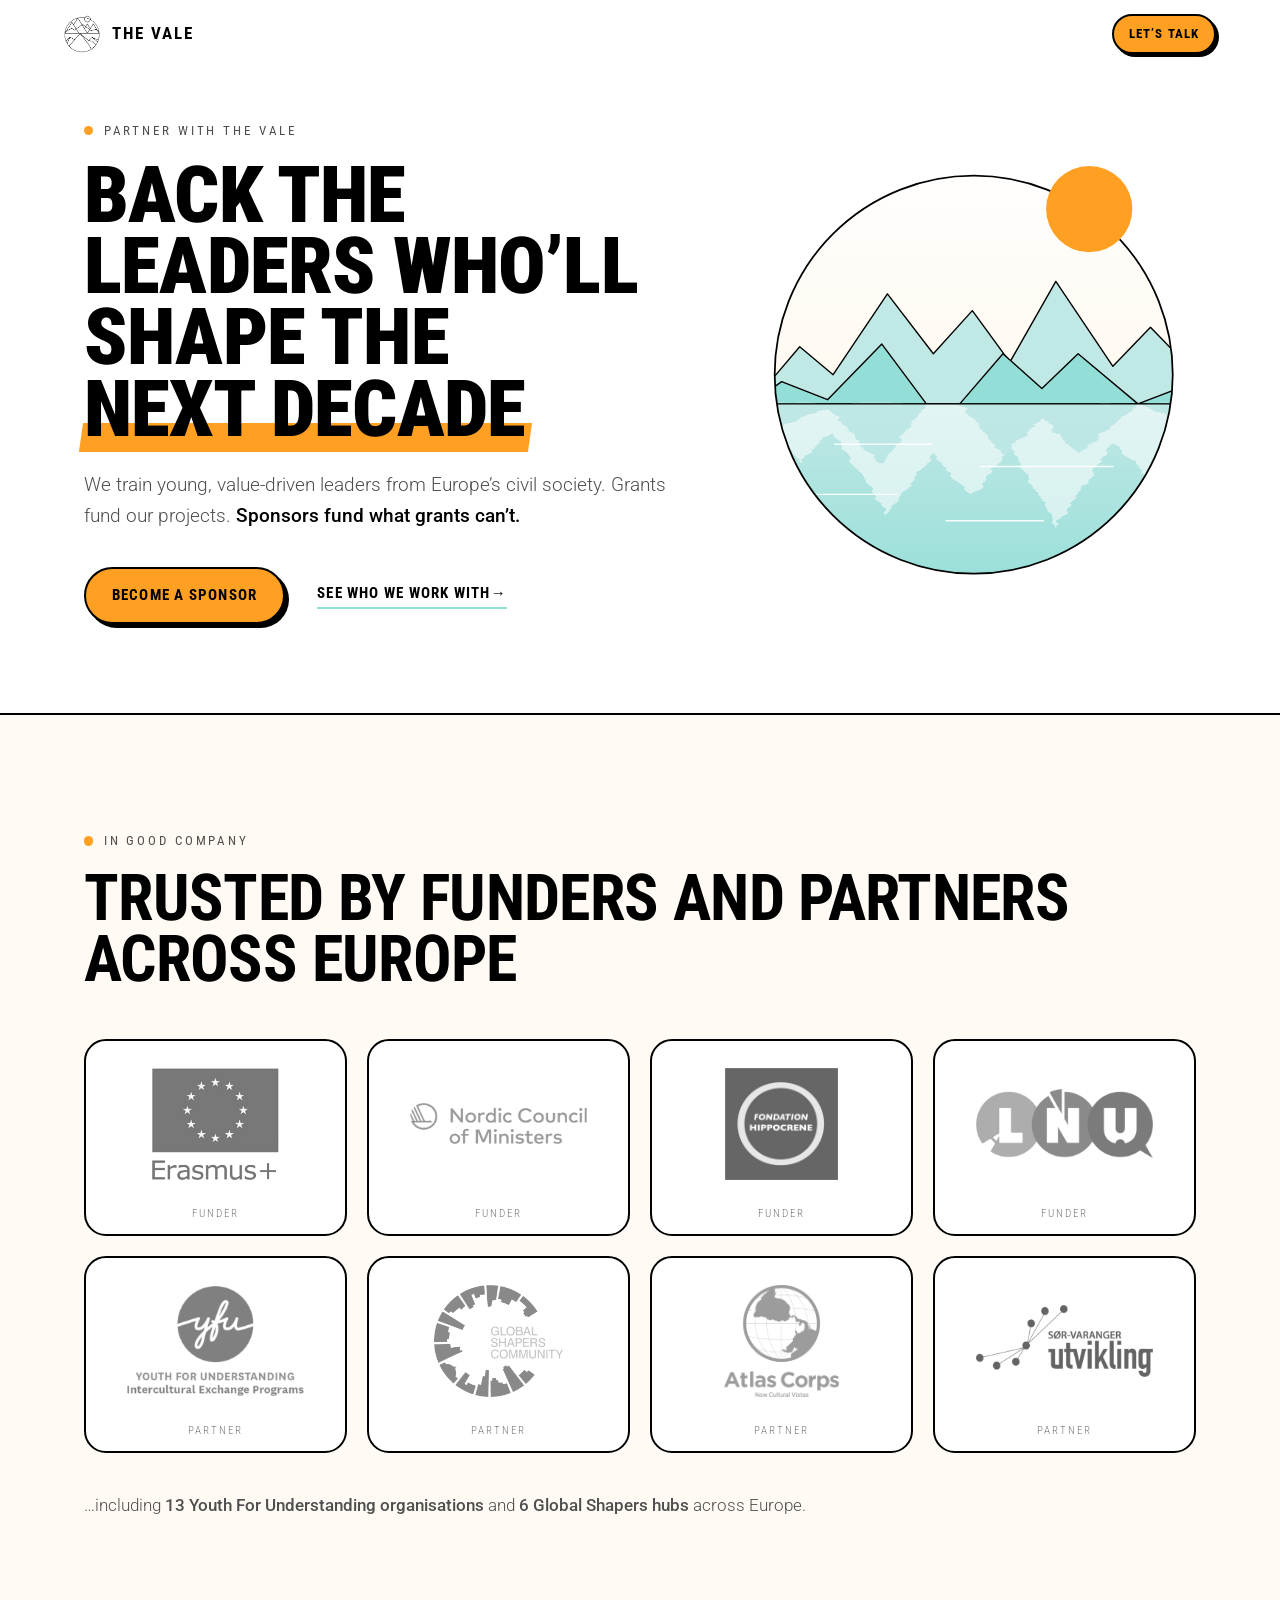
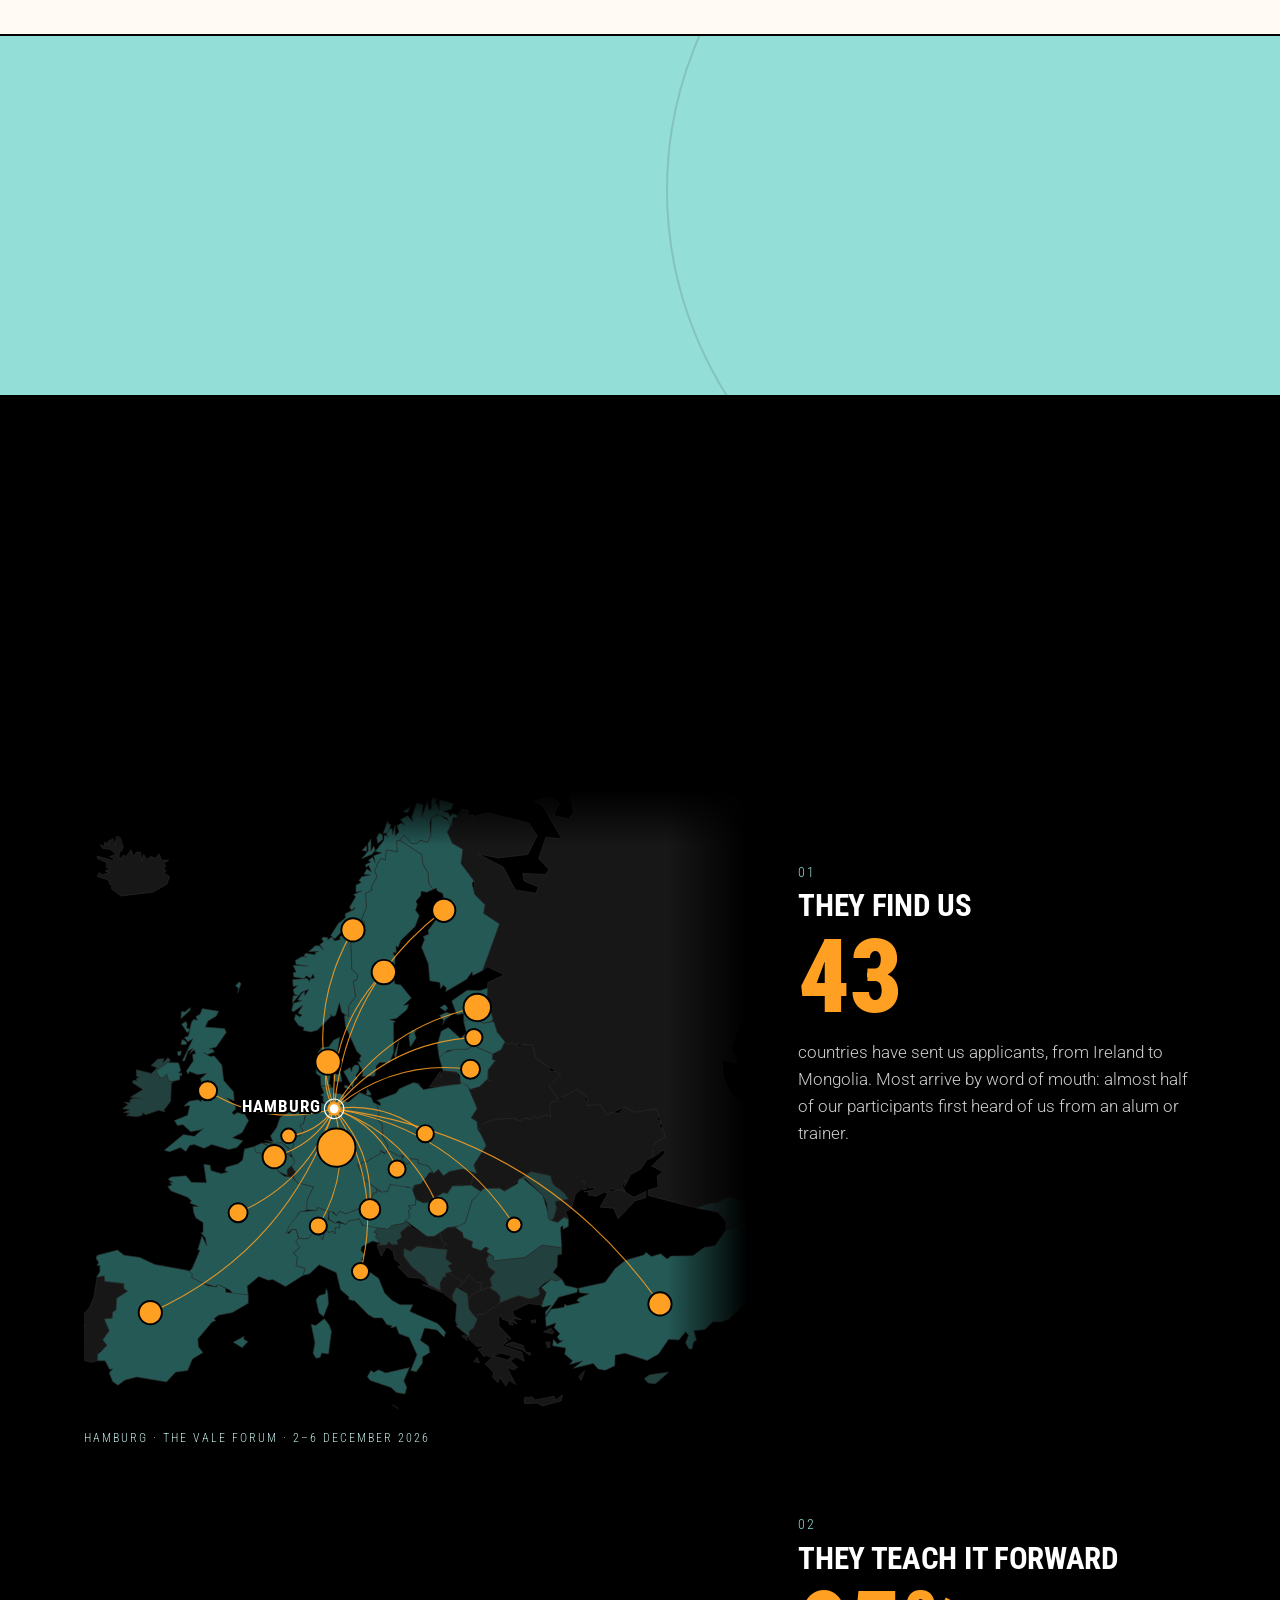
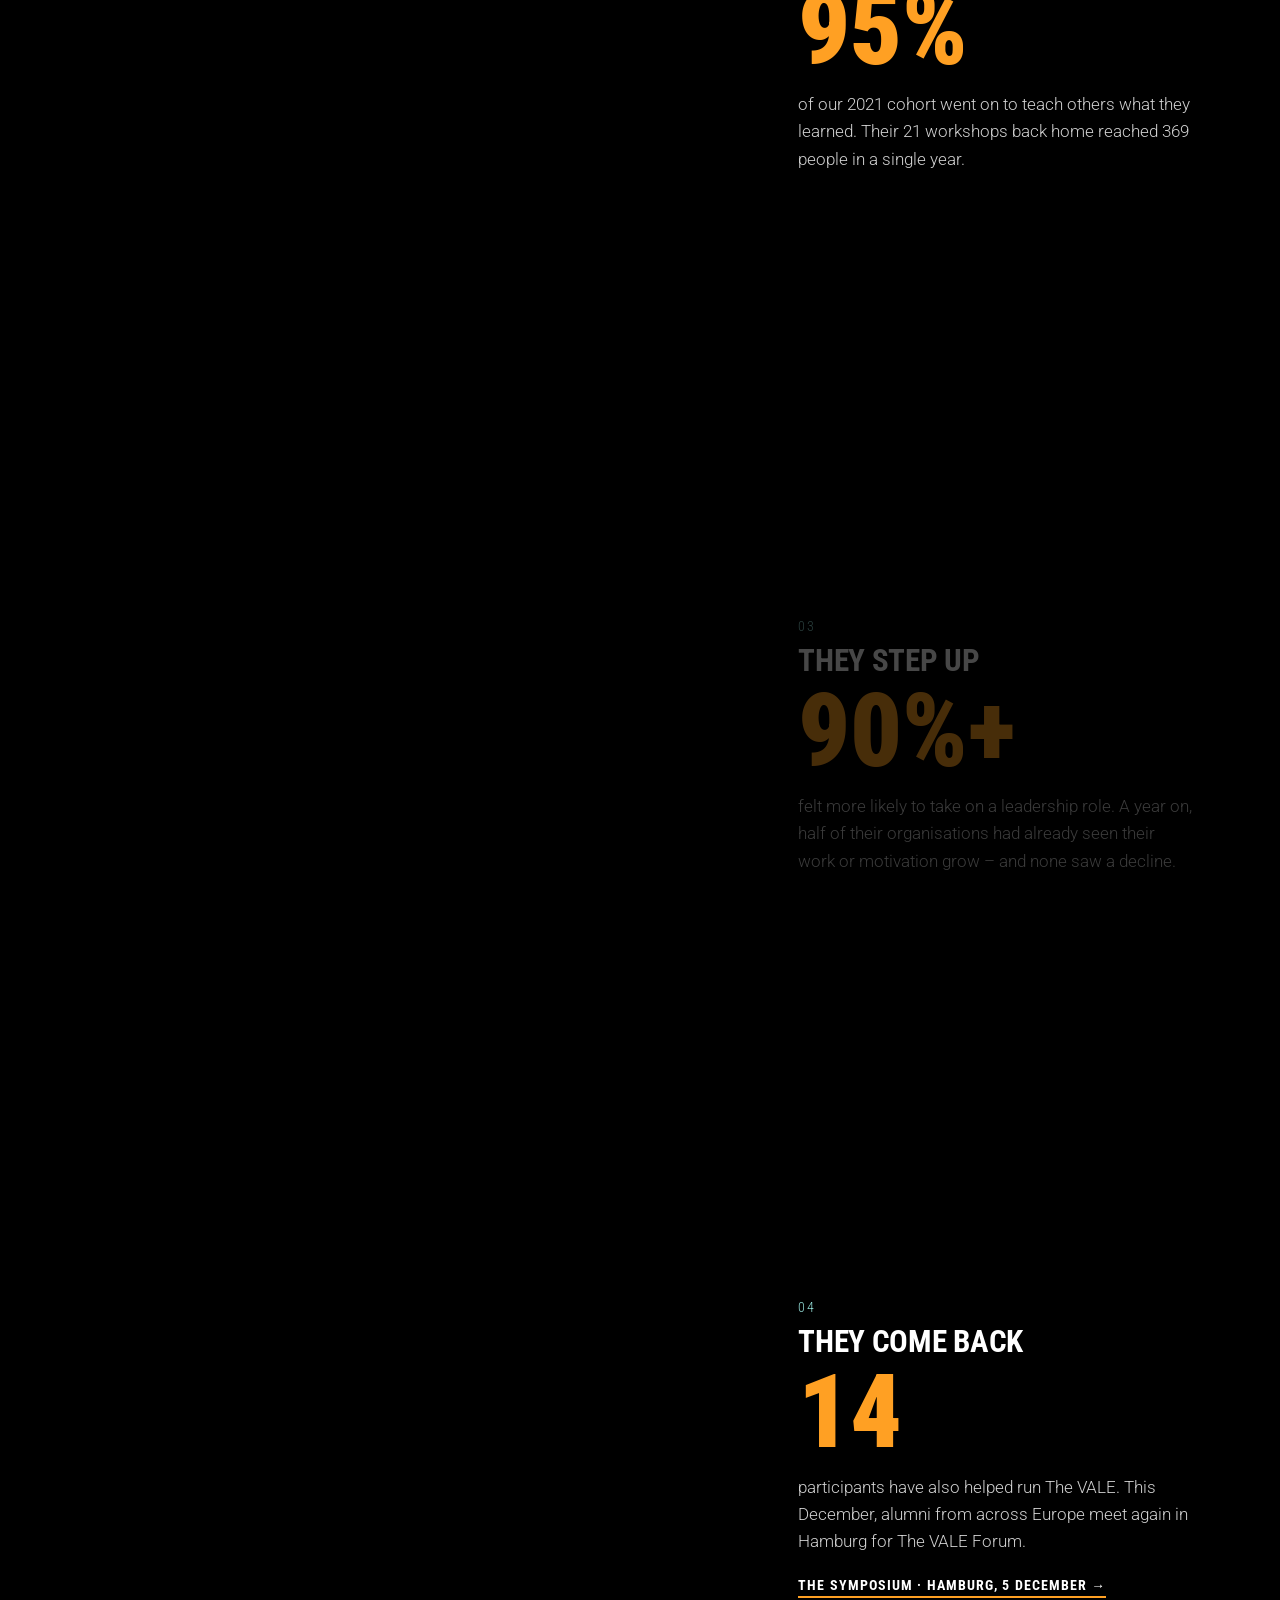
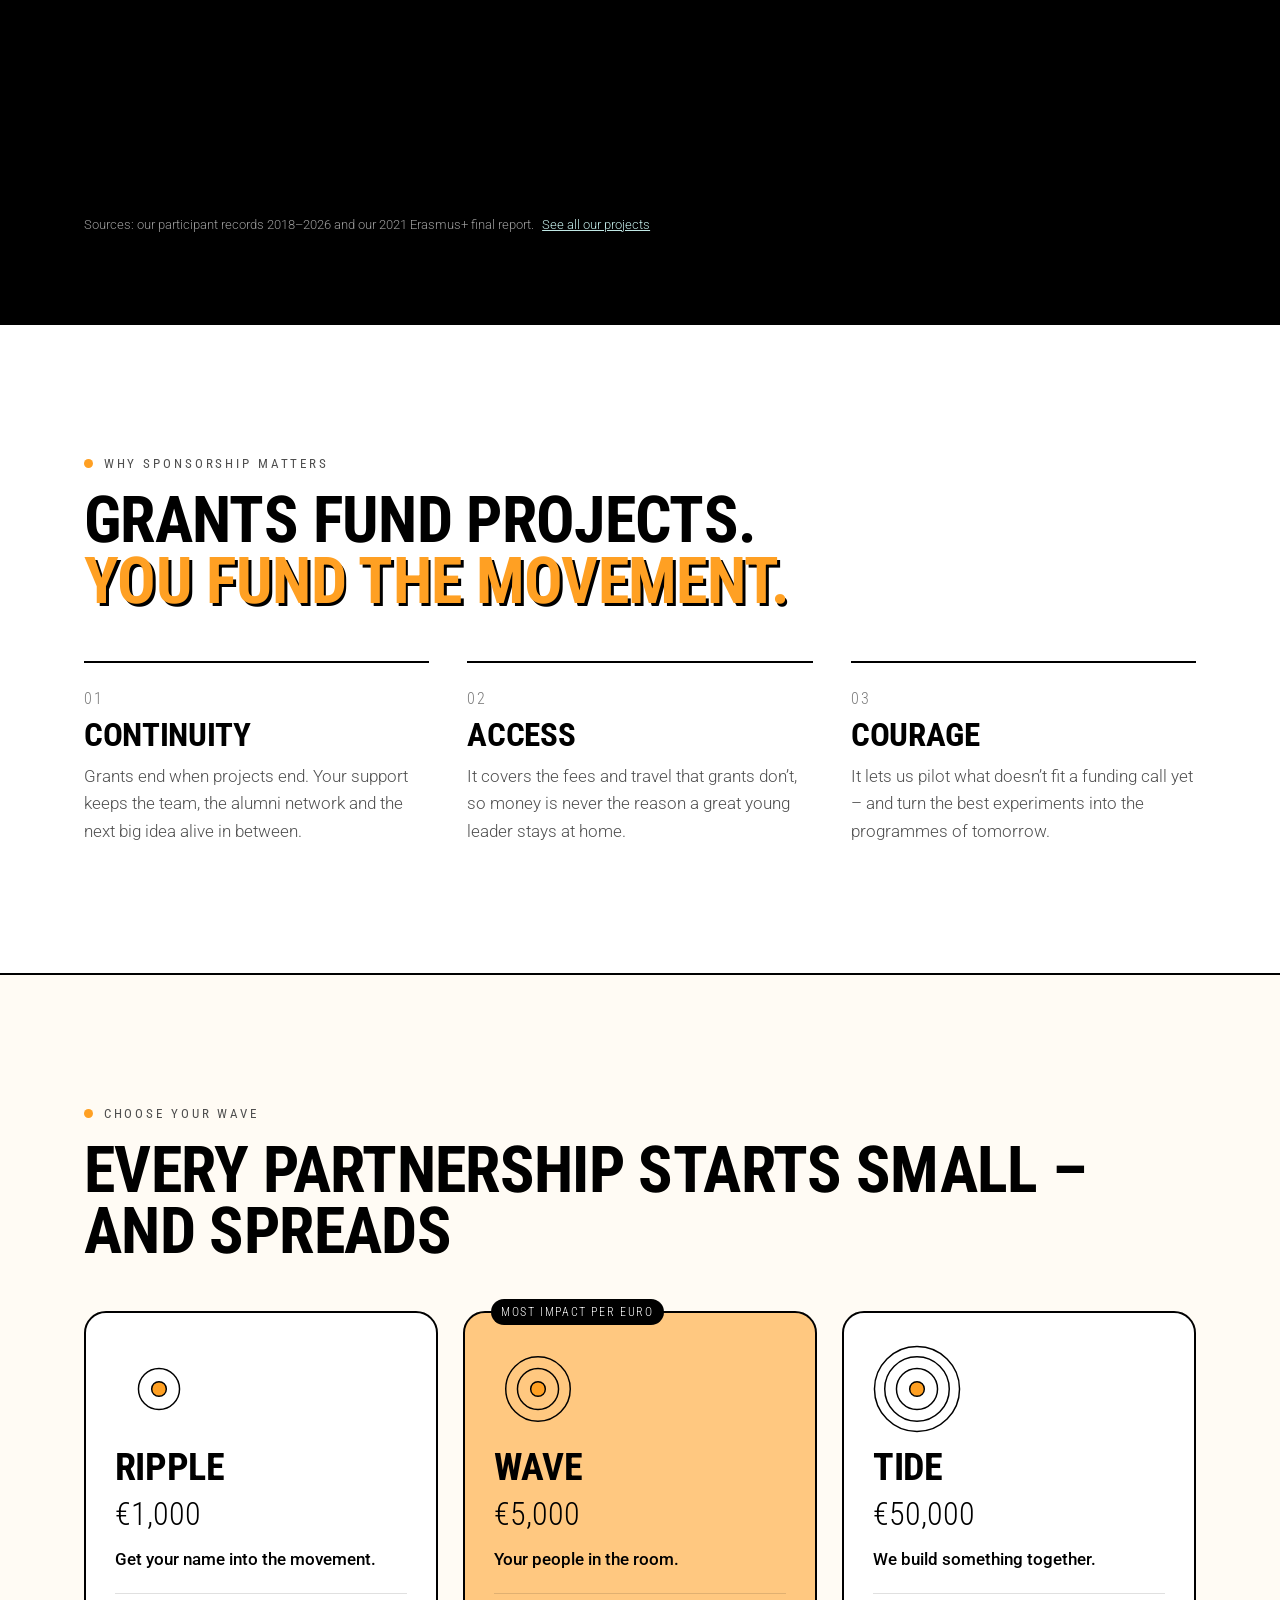
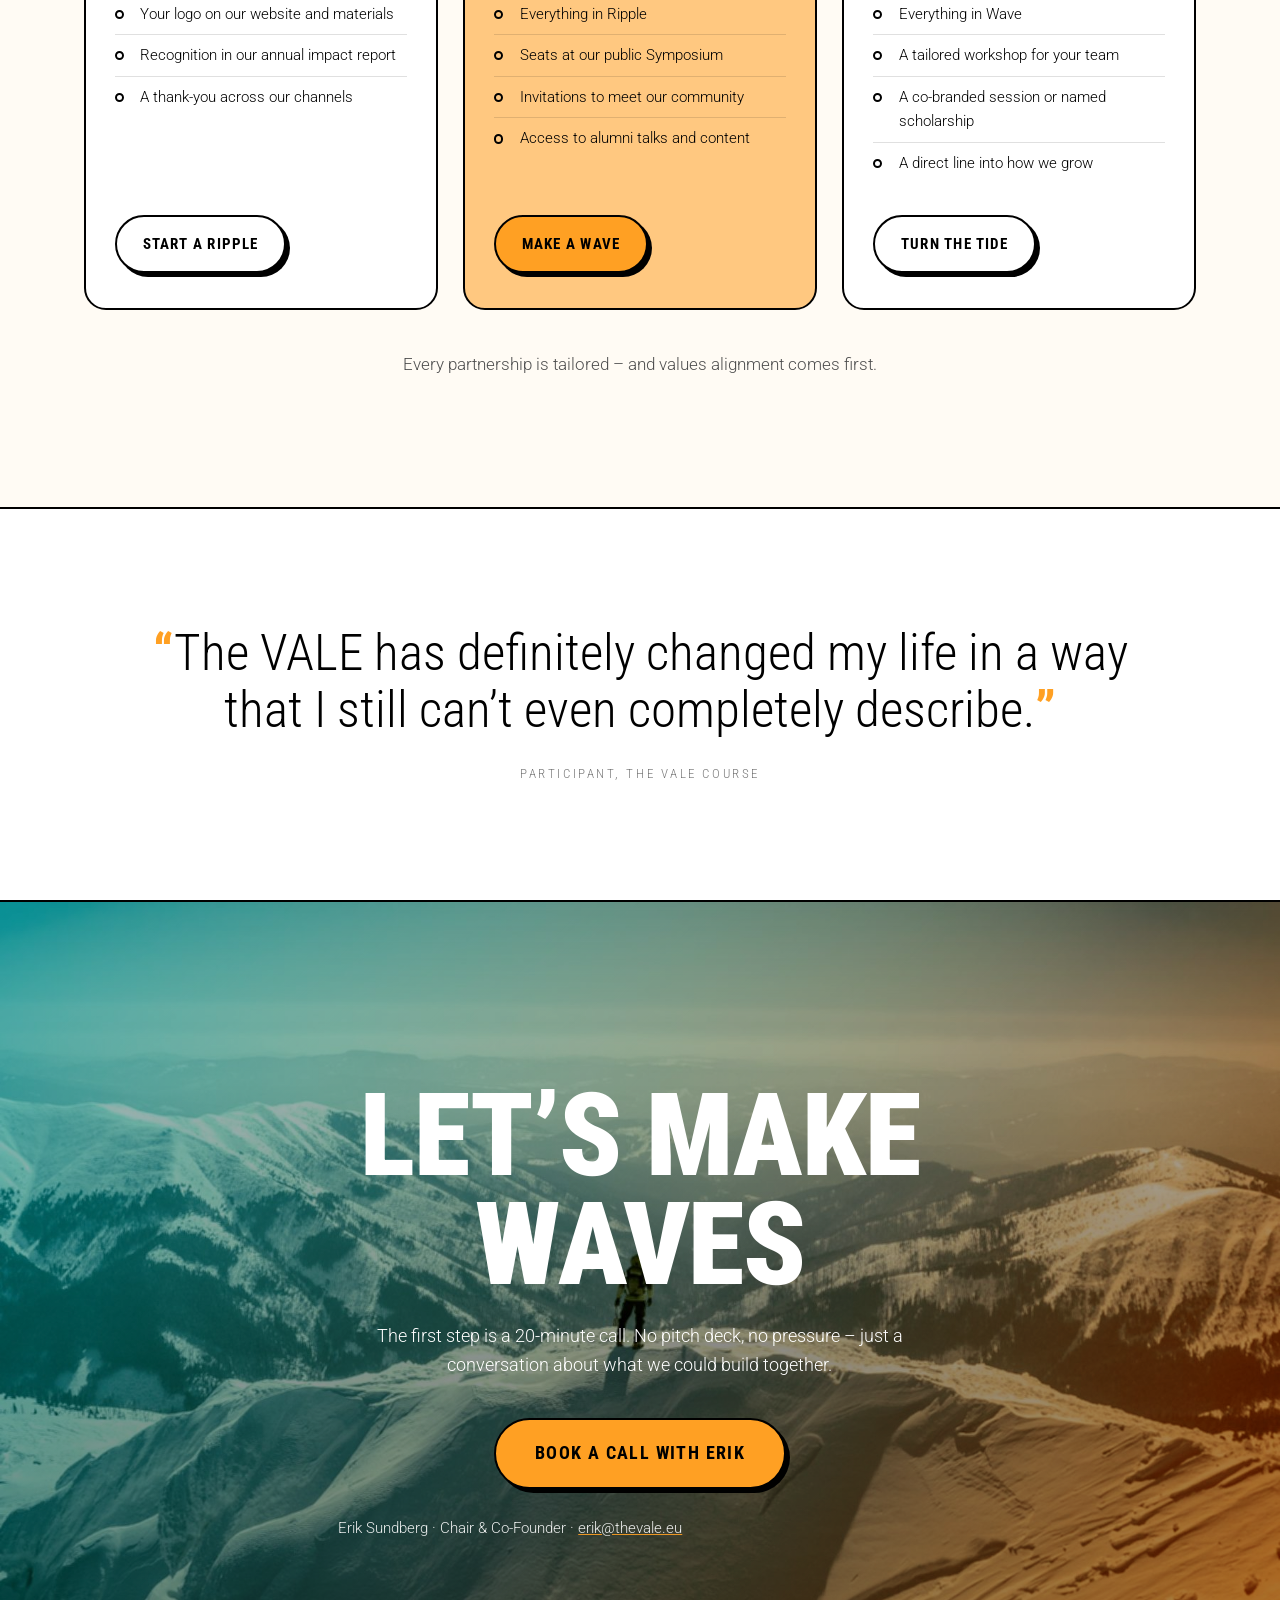
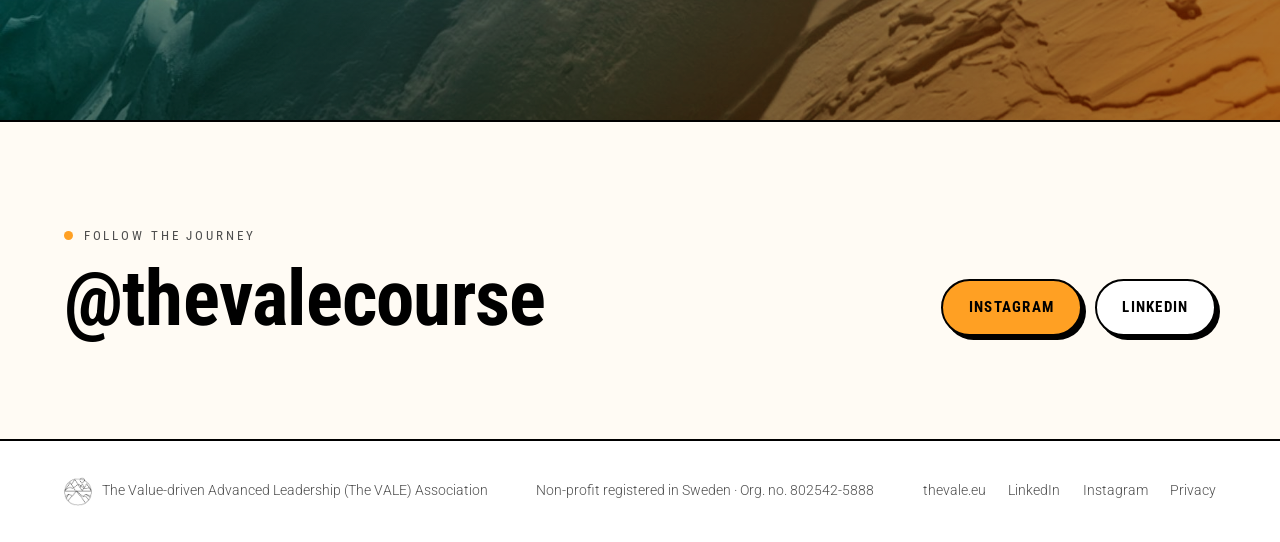
==== commit 3af0f7b0: "Connect the live Instagram feed The follow section now shows the six latest @thevalecourse posts fro" ====
--- a/index.html
+++ b/index.html
@@ -416,7 +416,7 @@
     </section>
 
     <!-- ============ SOCIAL ============ -->
-    <!-- Live Instagram: set data-feed to a JSON feed URL (e.g. from Behold). Without it the follow card shows. -->
+    <!-- Live Instagram via Behold (feed for @thevalecourse). If the feed fails, the follow buttons stand alone. -->
     <section class="social" id="follow">
       <div class="social__head reveal">
         <div>
@@ -428,7 +428,7 @@
           <a class="btn btn--ghost" href="https://www.linkedin.com/company/69831953">LinkedIn</a>
         </div>
       </div>
-      <ul class="ig-feed" role="list" data-feed="" data-limit="6" hidden></ul>
+      <ul class="ig-feed" role="list" data-feed="https://feeds.behold.so/SDJWGXl8mUlrS08CD5vq" data-limit="6" hidden></ul>
     </section>
 
   </main>
--- a/styles.css
+++ b/styles.css
@@ -727,6 +727,32 @@
 }
 .ig-feed img { width: 100%; height: 100%; object-fit: cover; }
 .ig-feed a:hover { transform: translate(-3px, -3px); box-shadow: 5px 5px 0 var(--black); }
+.ig-kind {
+  position: absolute;
+  top: 8px;
+  right: 8px;
+  padding: .15em .6em;
+  border-radius: 999px;
+  background: rgba(0, 0, 0, .7);
+  color: var(--white);
+  font-family: var(--font-title);
+  text-transform: uppercase;
+  letter-spacing: .1em;
+  font-size: .62rem;
+}
+.ig-caption {                     /* first line of the caption slides up on hover */
+  position: absolute;
+  inset: auto 0 0 0;
+  padding: 2.2rem .7rem .6rem;
+  background: linear-gradient(transparent, rgba(0, 0, 0, .8));
+  color: var(--white);
+  font-size: .78rem;
+  line-height: 1.35;
+  opacity: 0;
+  transform: translateY(8px);
+  transition: opacity .3s, transform .3s var(--ease);
+}
+.ig-feed a:hover .ig-caption, .ig-feed a:focus-visible .ig-caption { opacity: 1; transform: none; }
 
 /* ---------- footer ---------- */
 .footer {
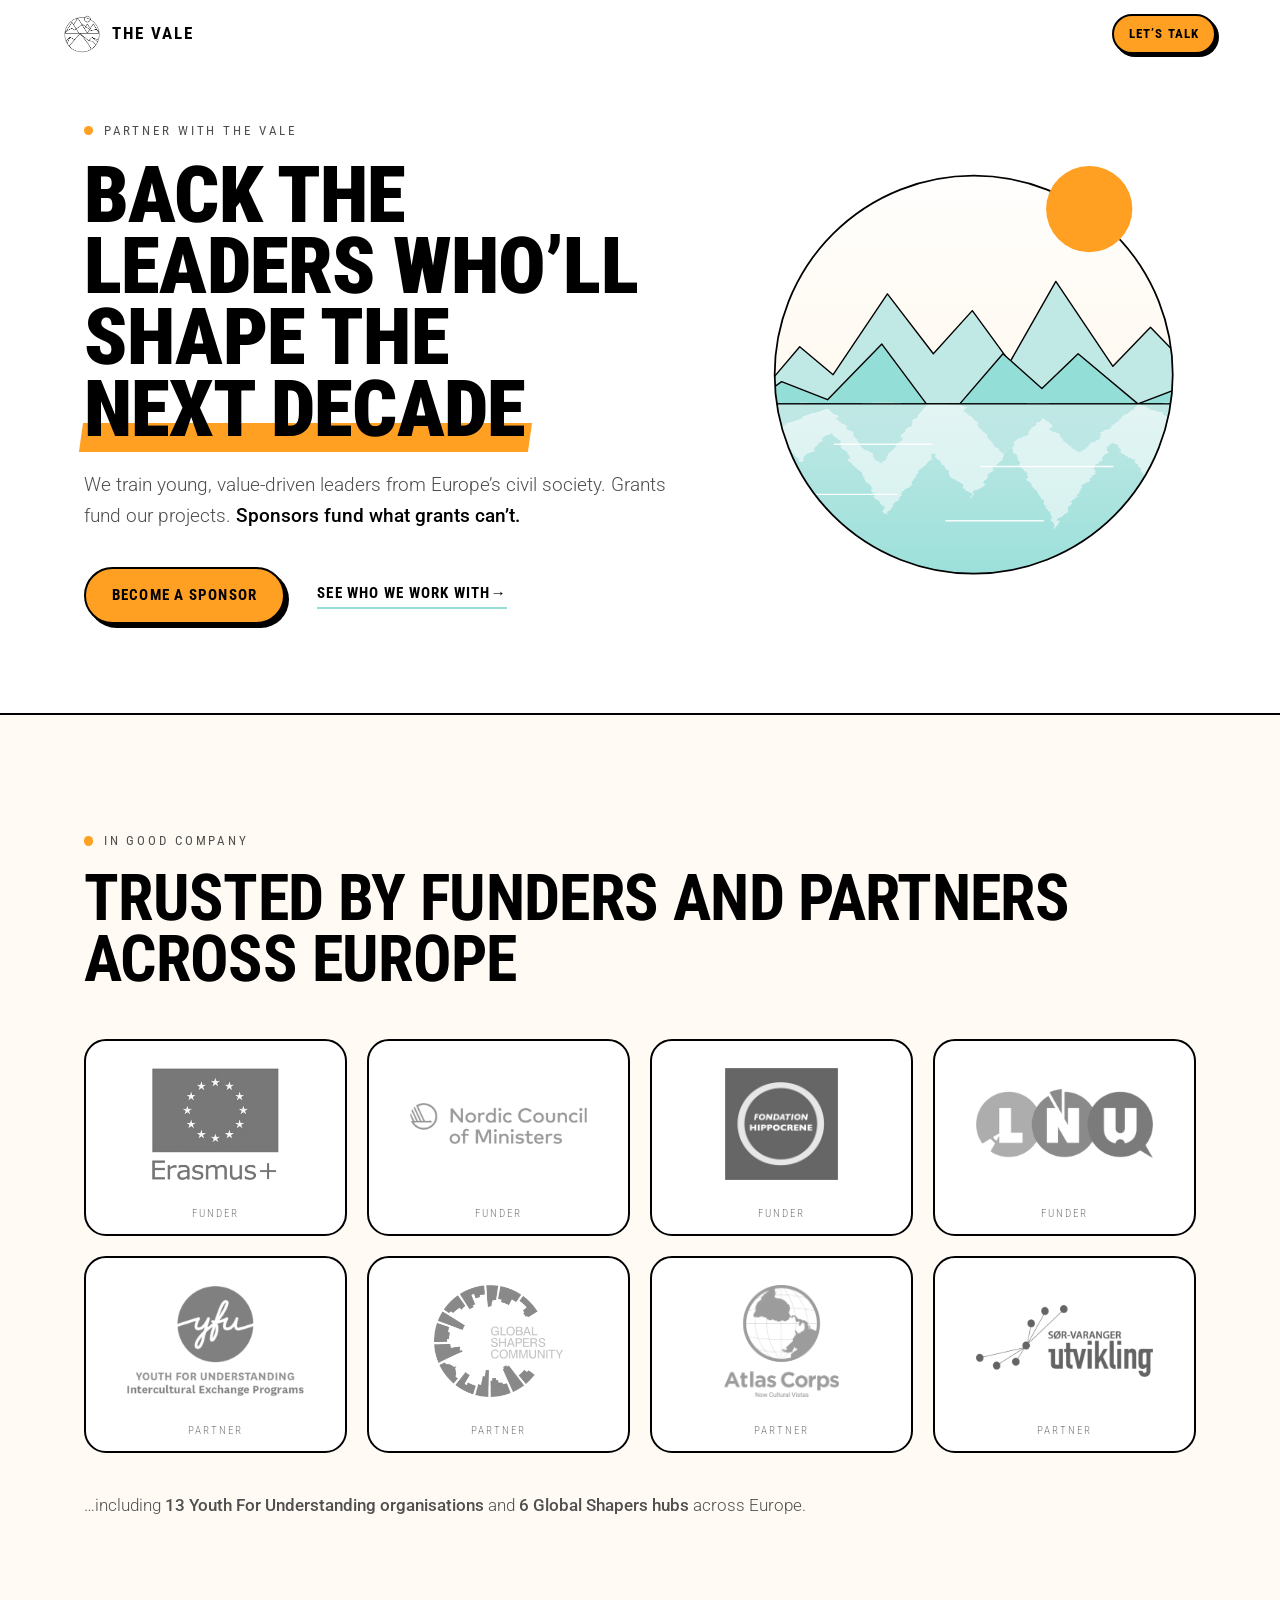
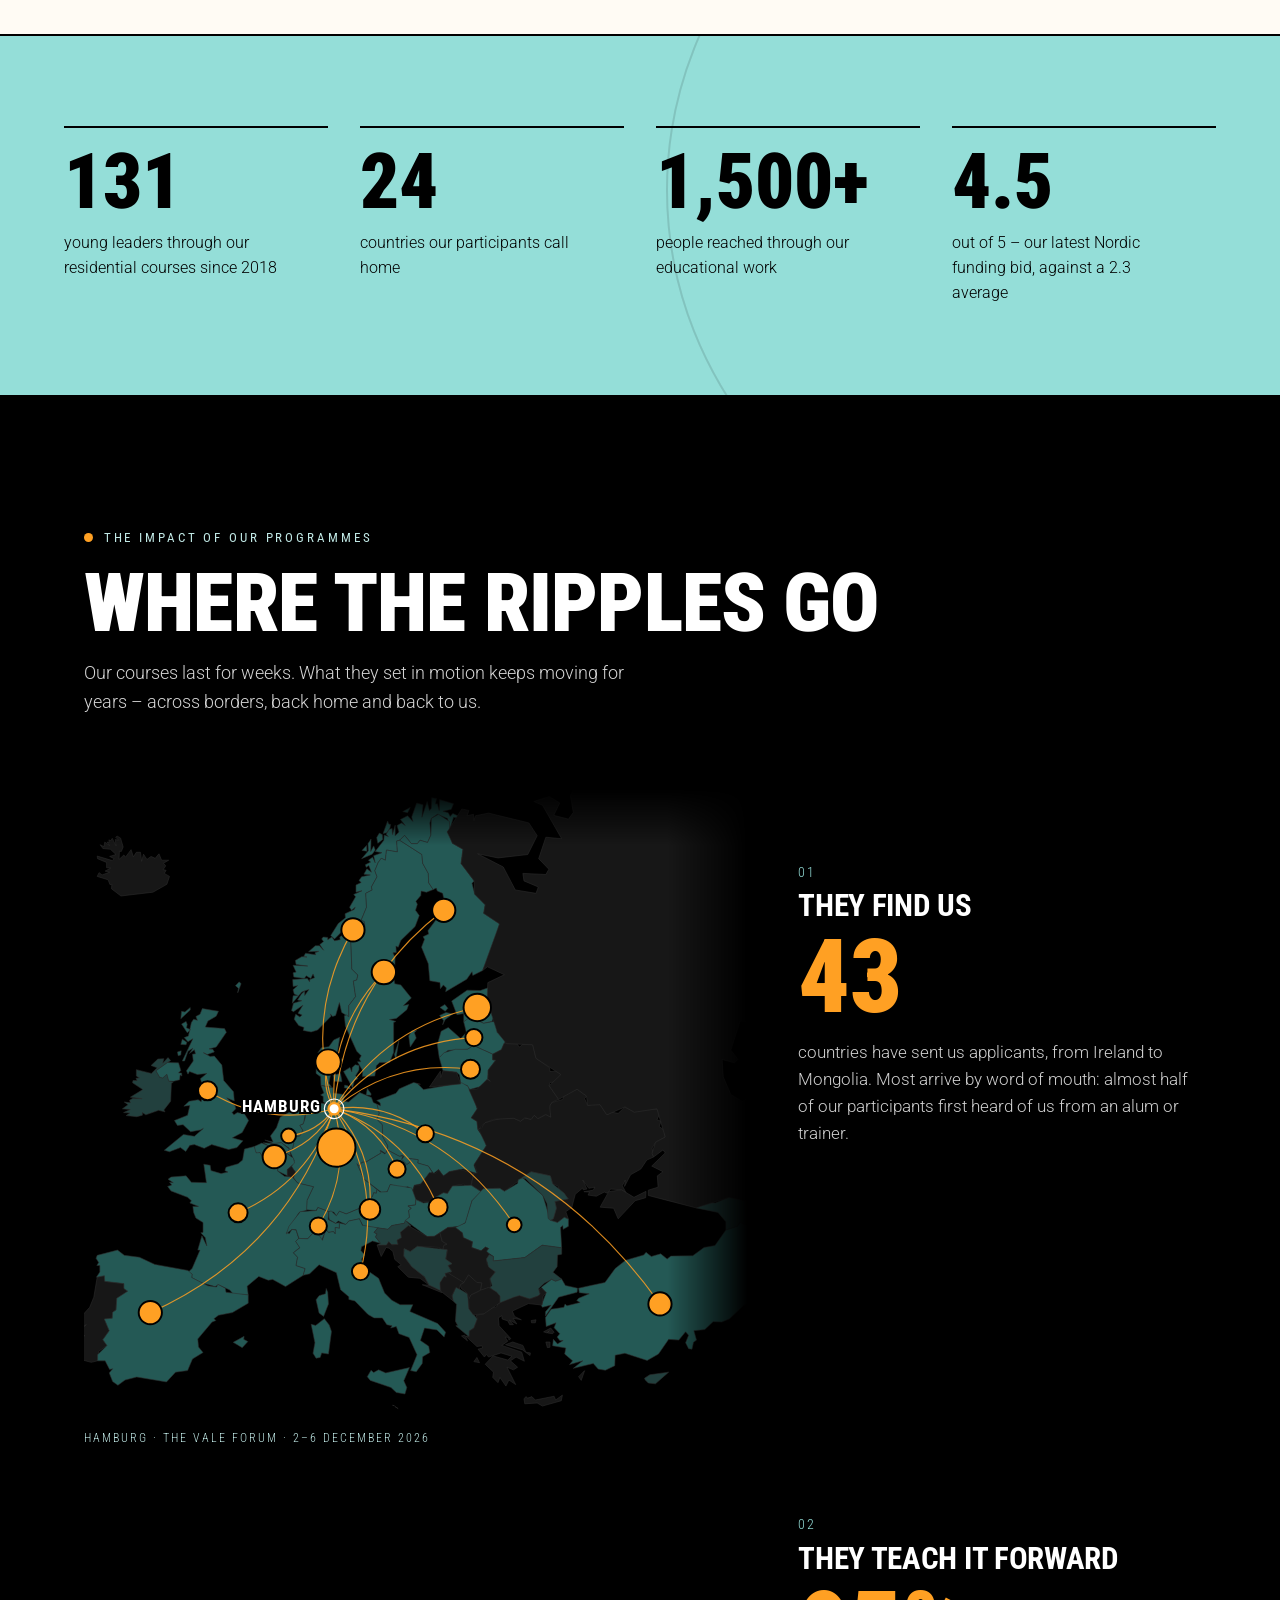
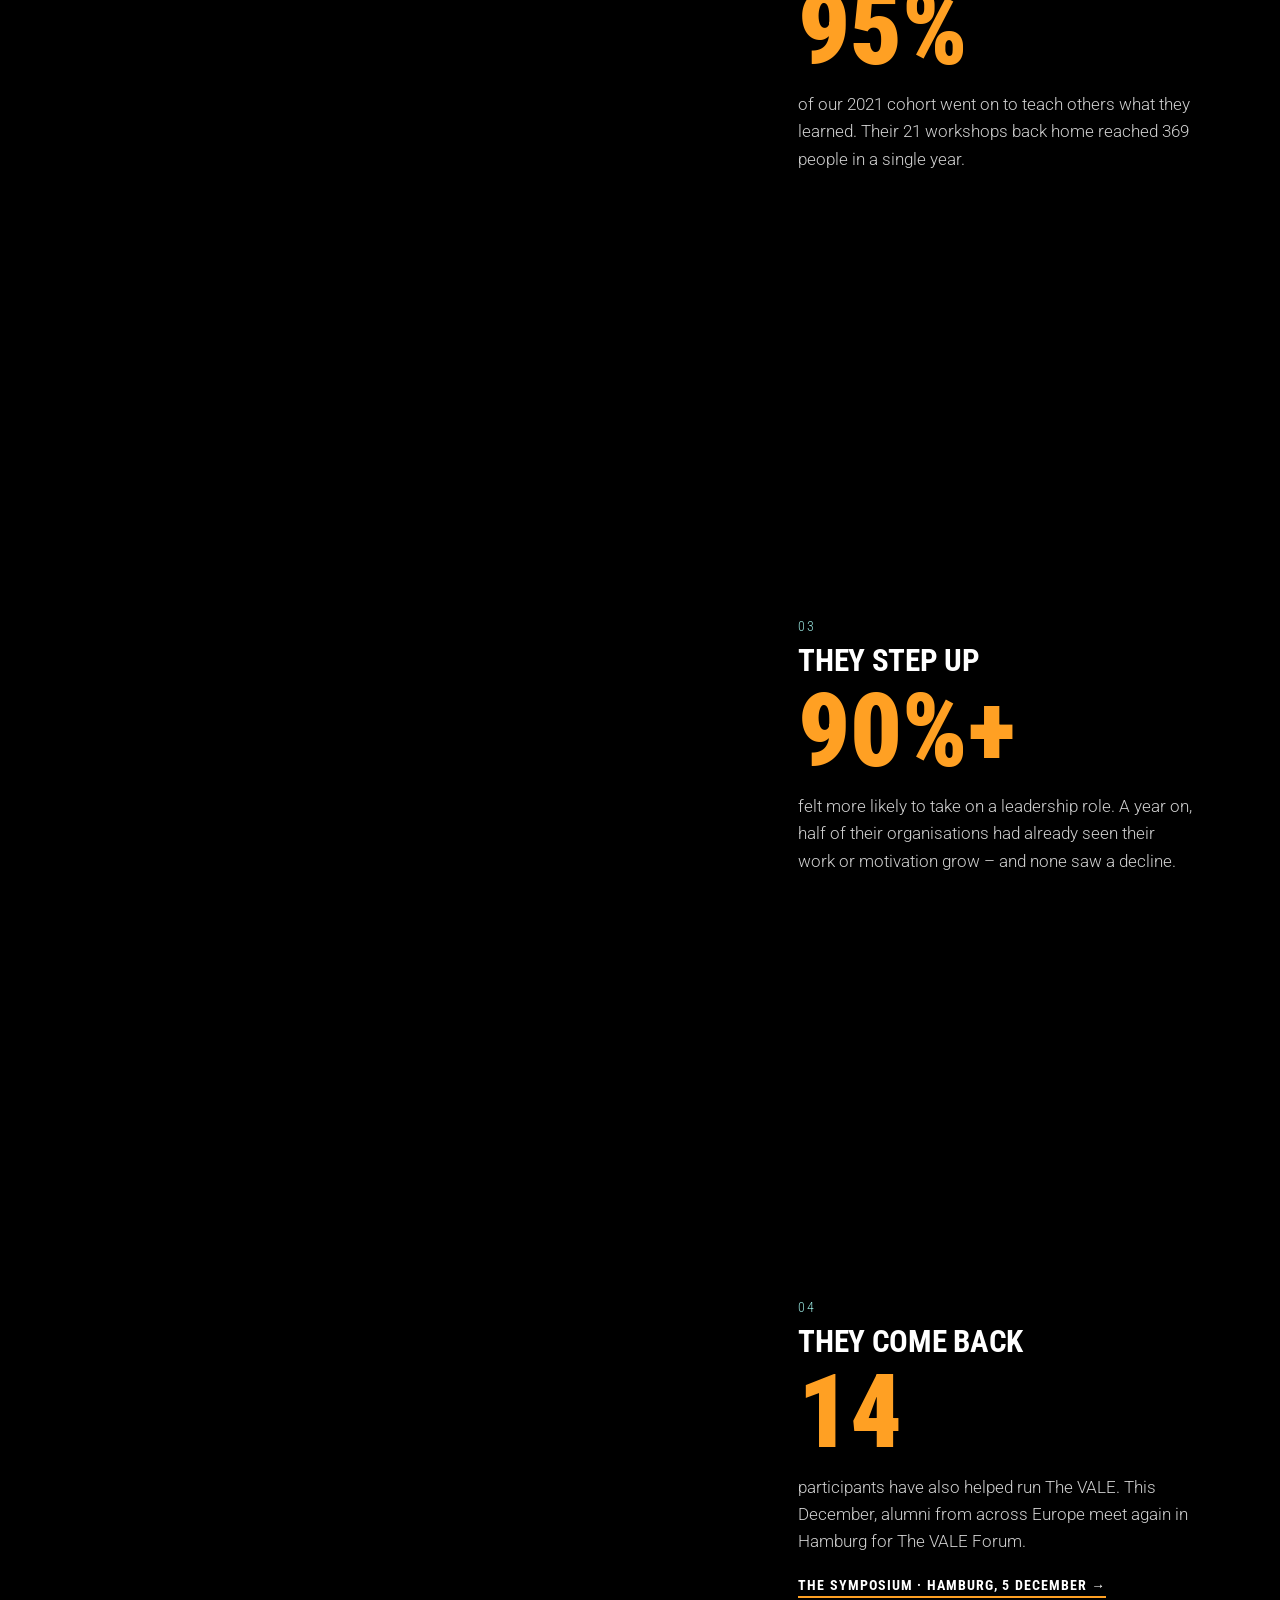
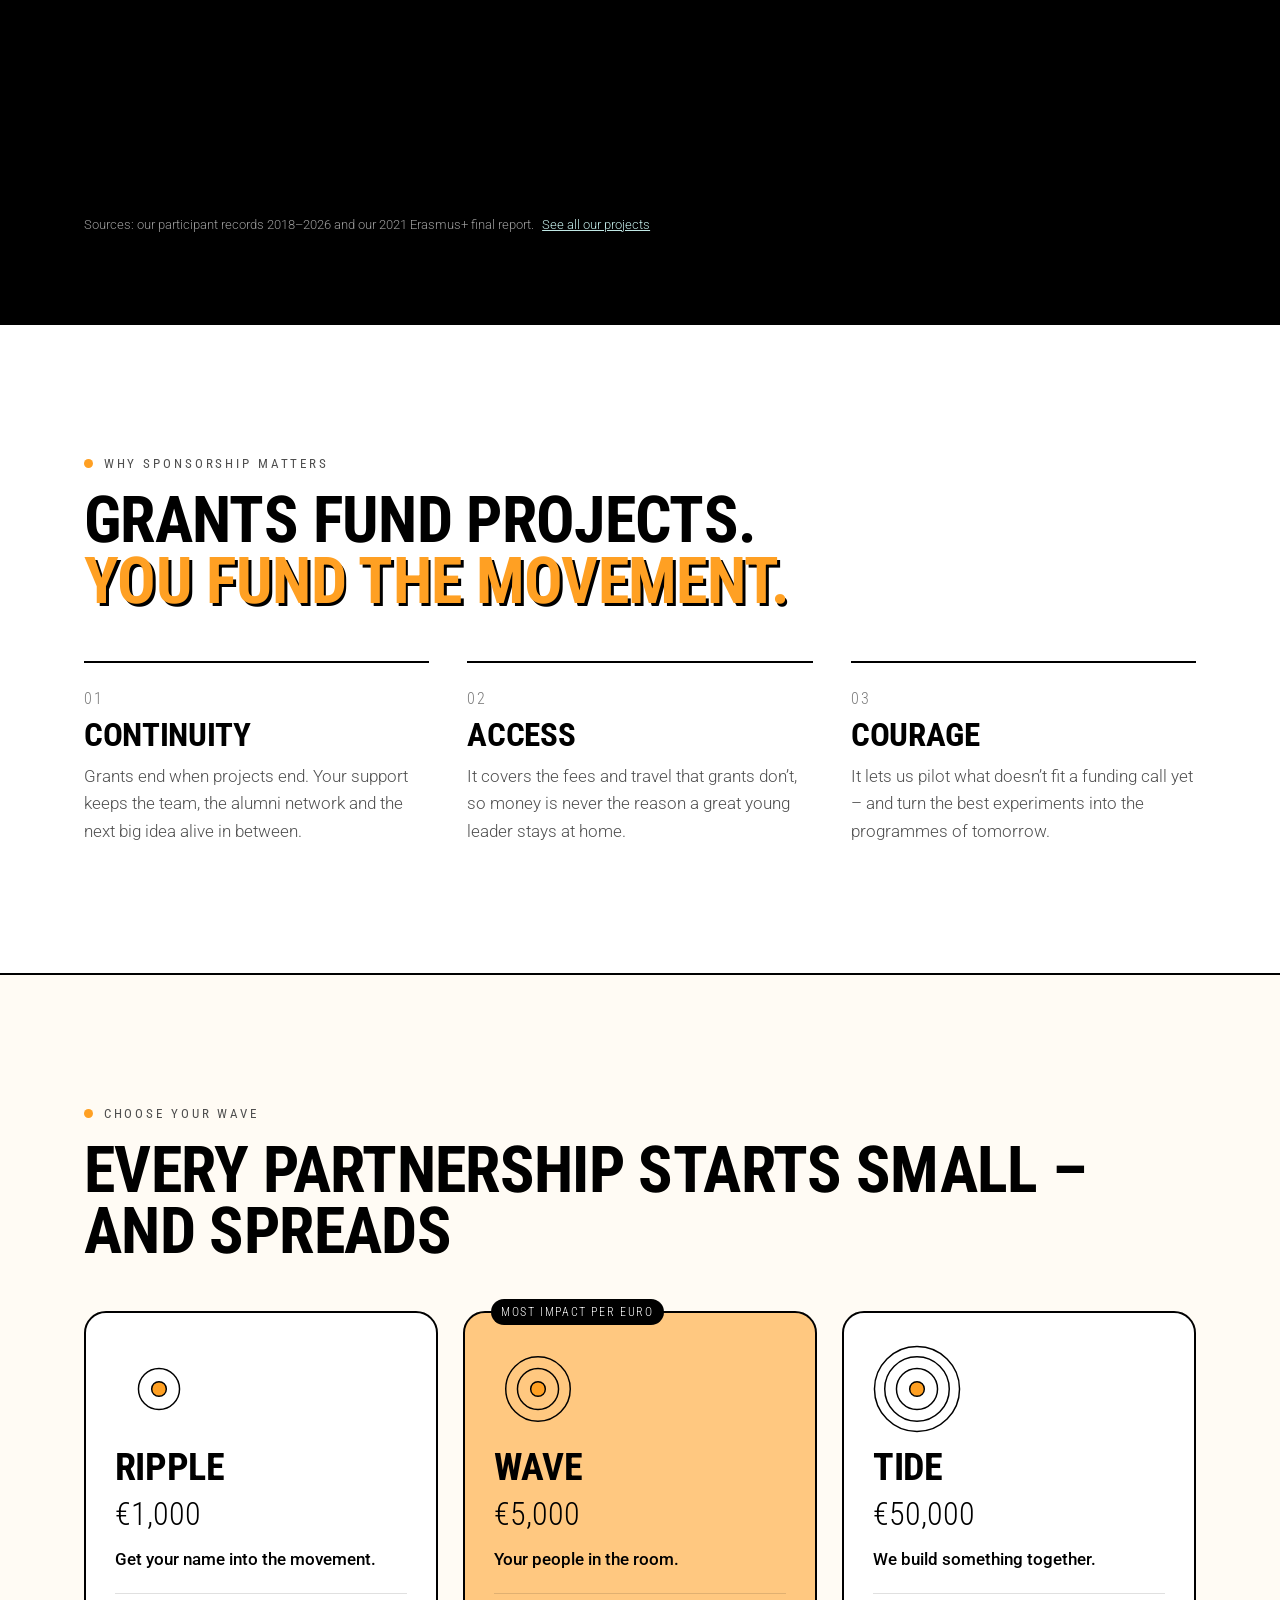
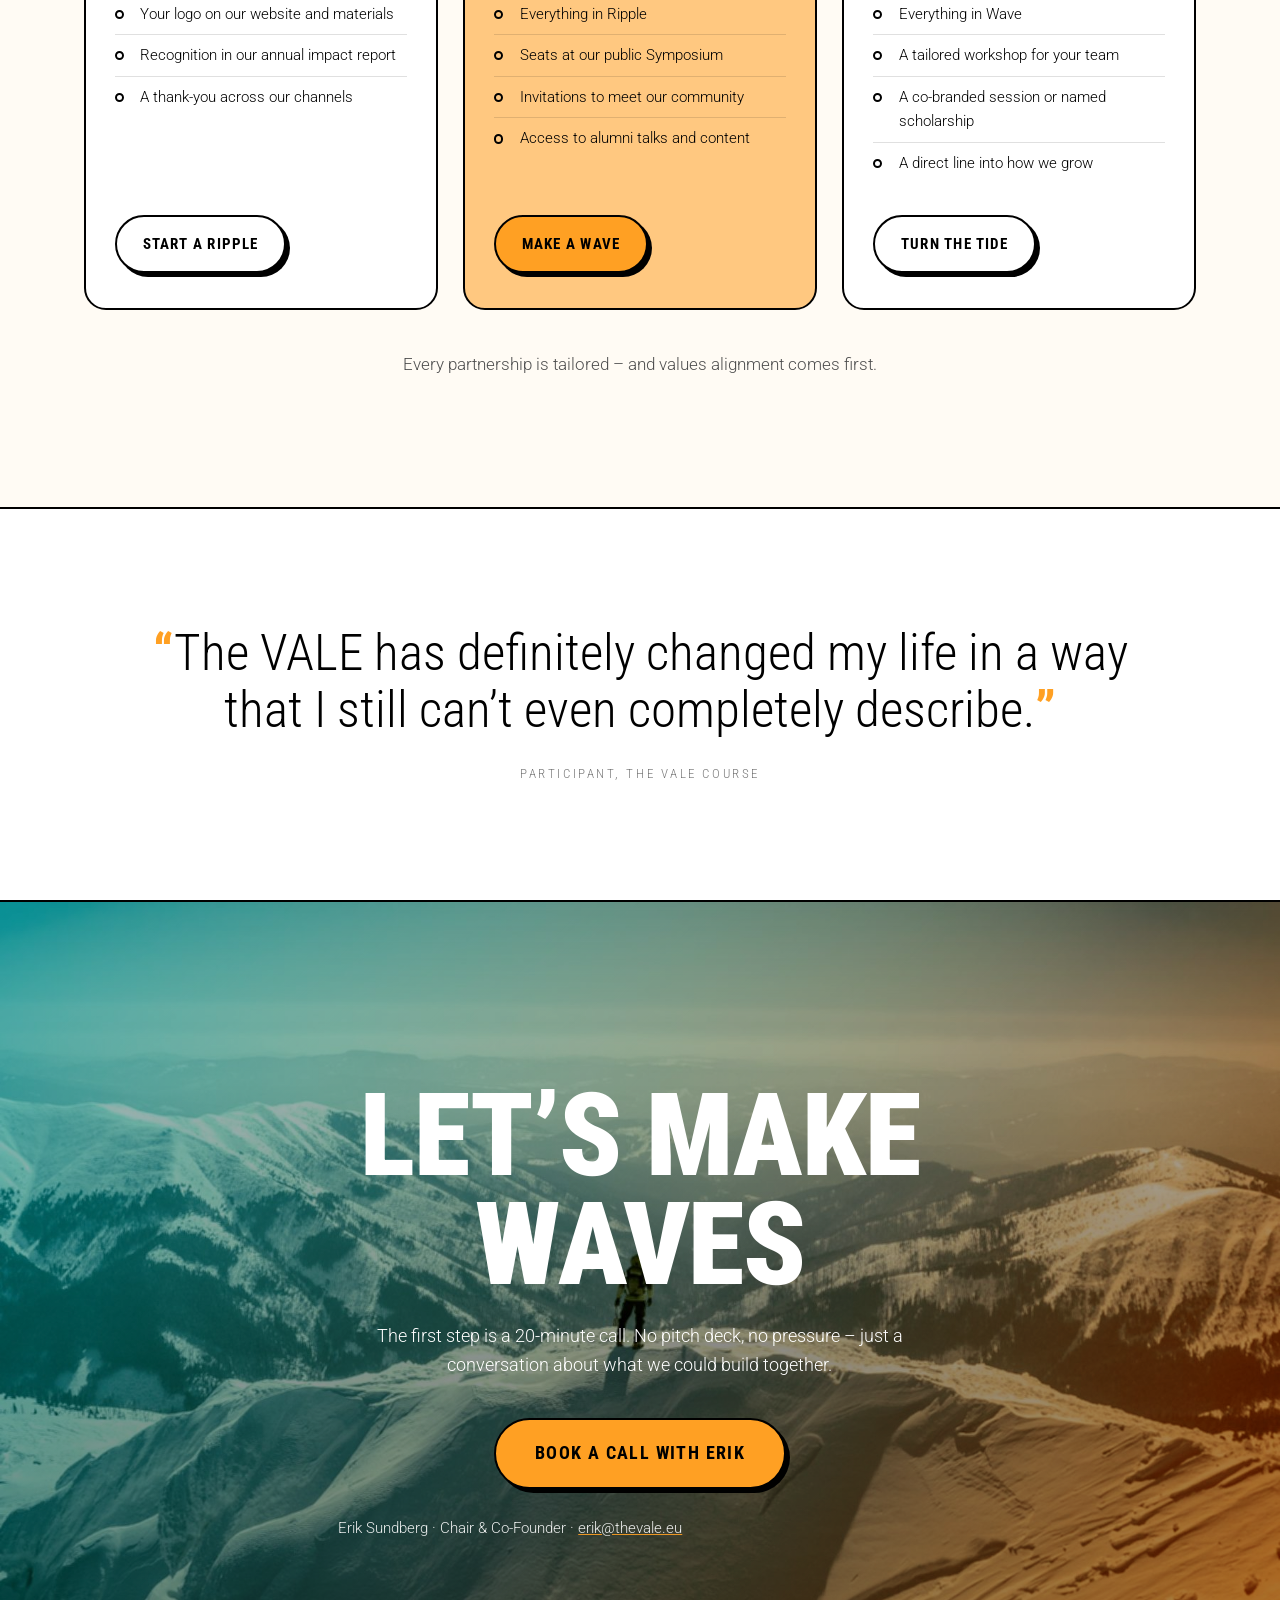
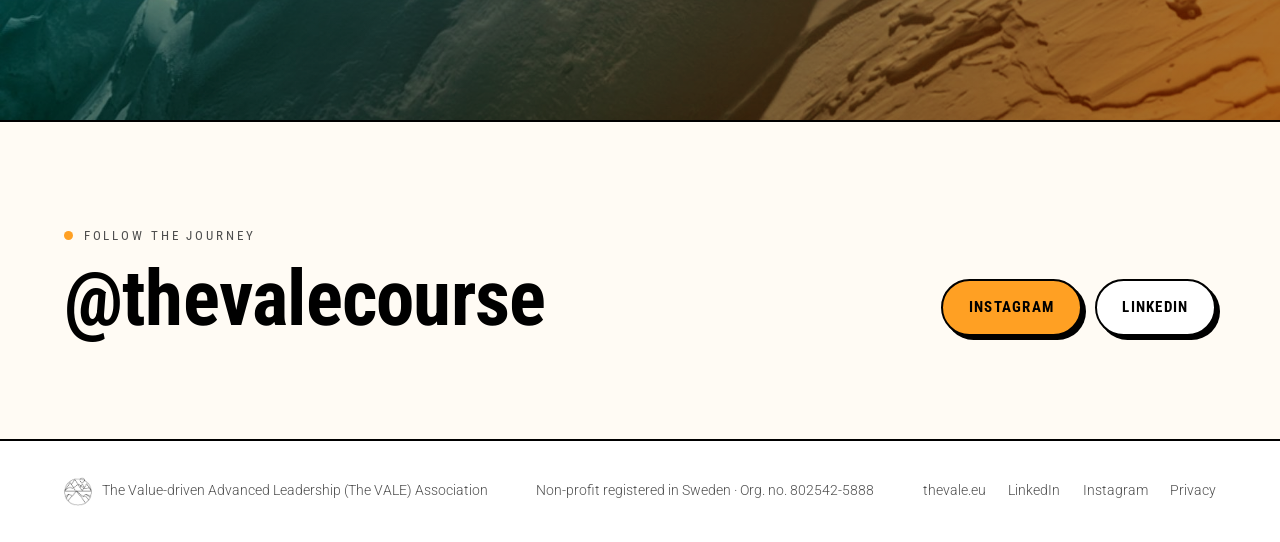
==== commit 0b04fbee: "Reword the impact intro to "Our courses last for weeks." Co-Authored-By: Claude Opus 5.5 <noreply@an" ====
--- a/index.html
+++ b/index.html
@@ -151,7 +151,7 @@
       <div class="impact__head reveal">
         <p class="eyebrow eyebrow--light">The impact of our programmes</p>
         <h2>Where the ripples go</h2>
-        <p class="impact__lede">Our courses last weeks. What they set in motion keeps moving for years – across borders, back home and back to us.</p>
+        <p class="impact__lede">Our courses last for weeks. What they set in motion keeps moving for years – across borders, back home and back to us.</p>
       </div>
 
       <div class="impact__story" data-stage="1">
